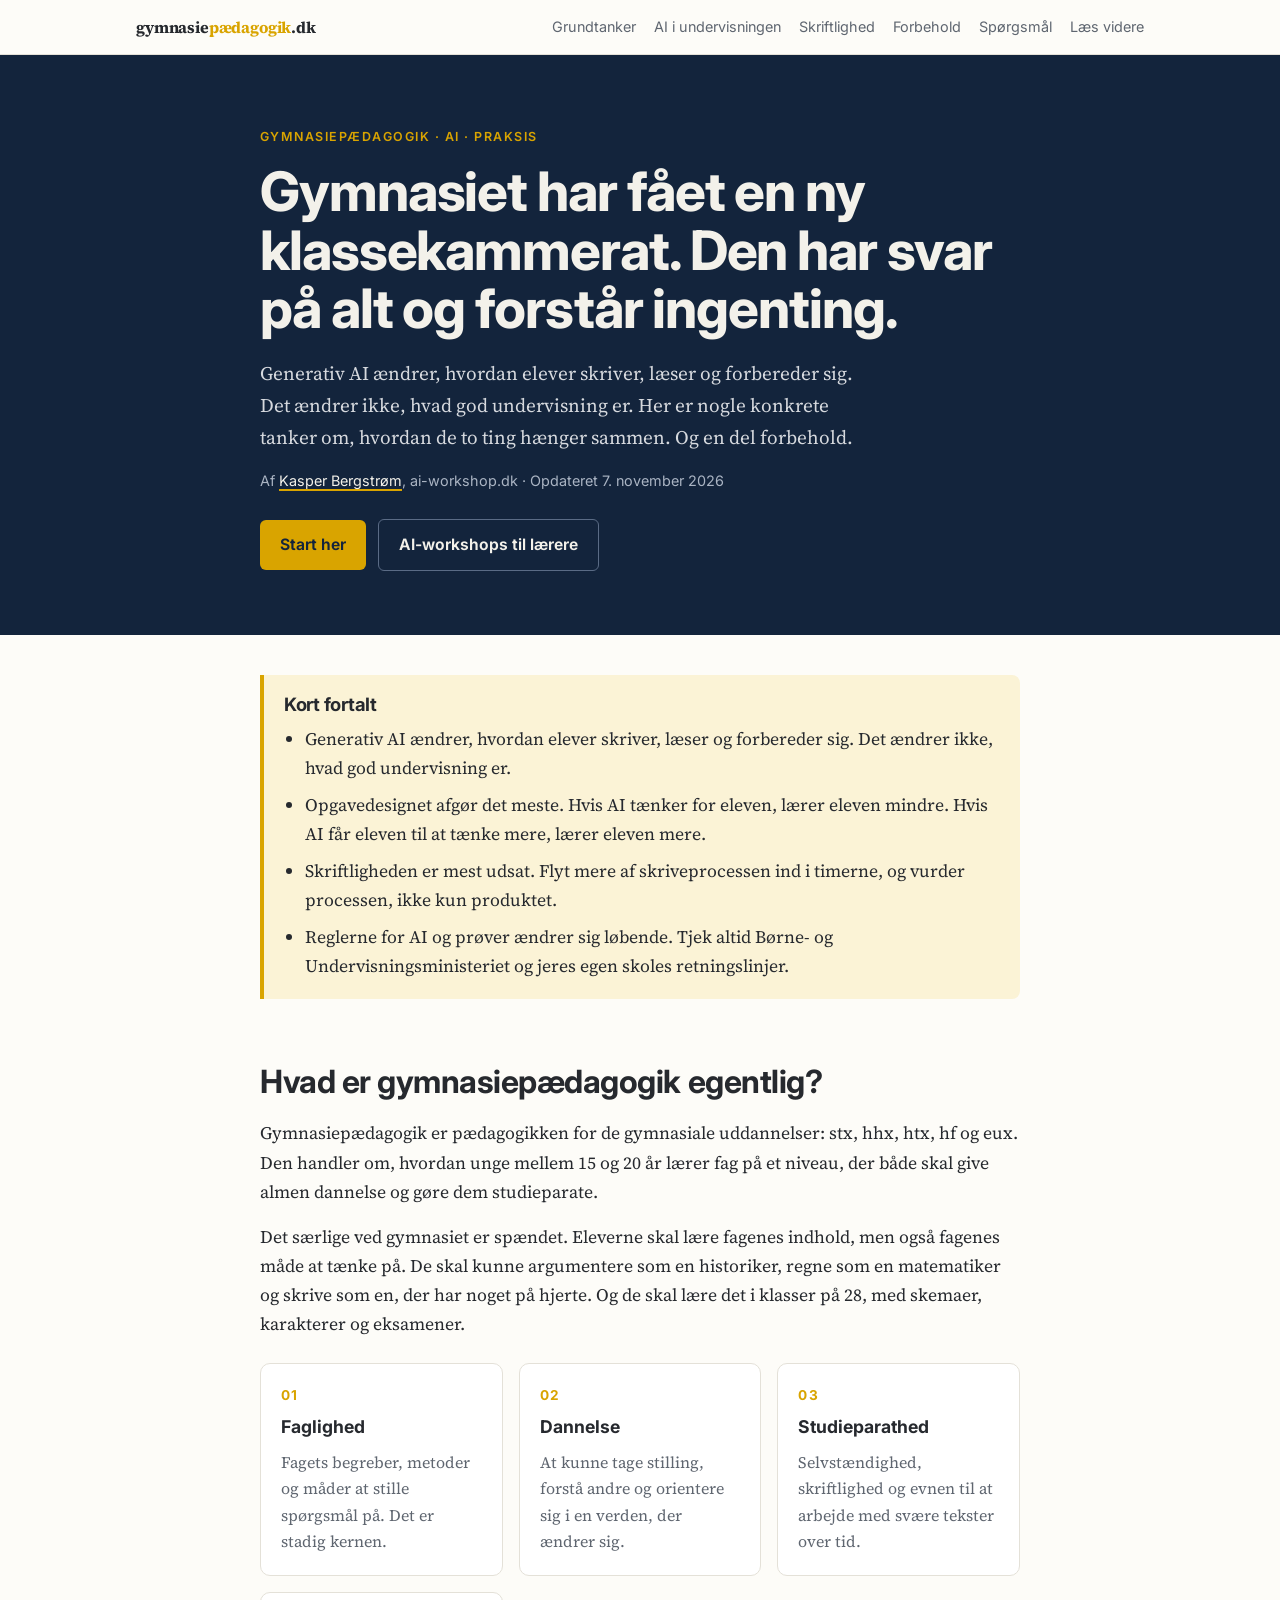
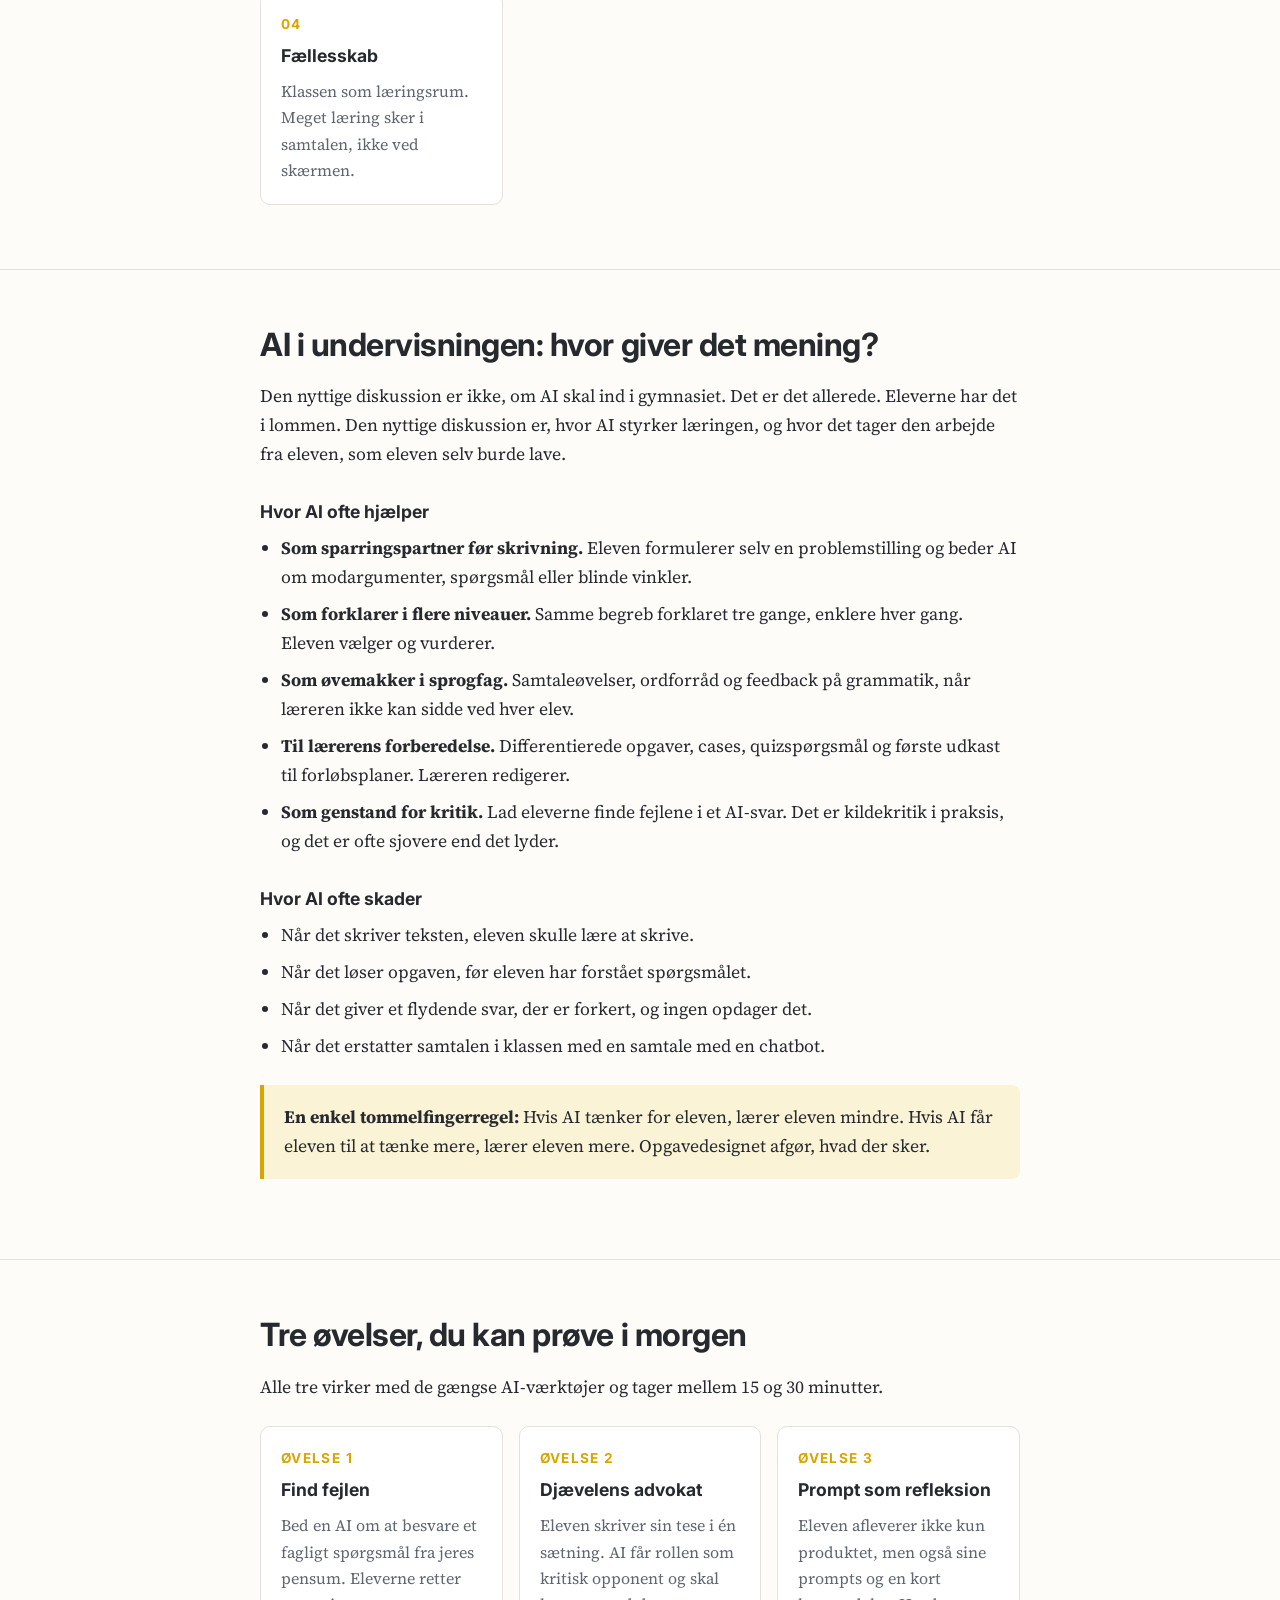
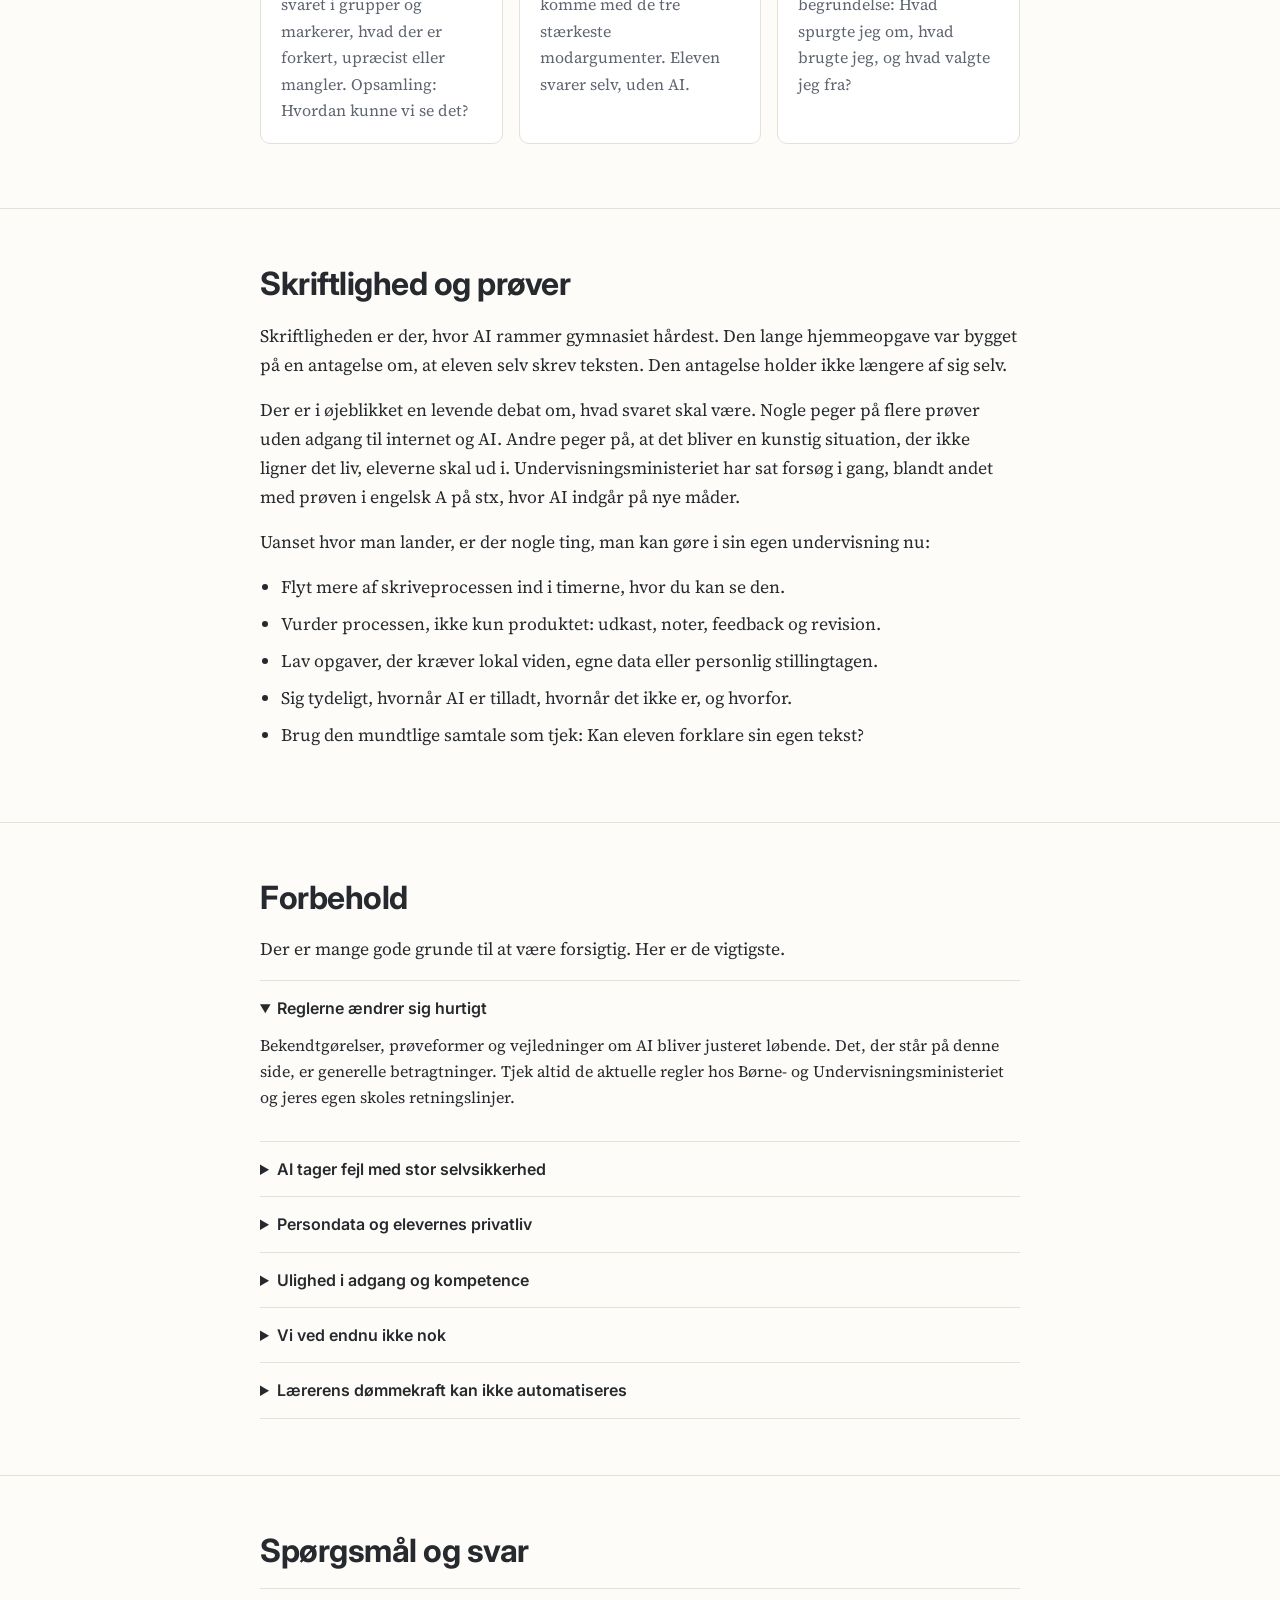
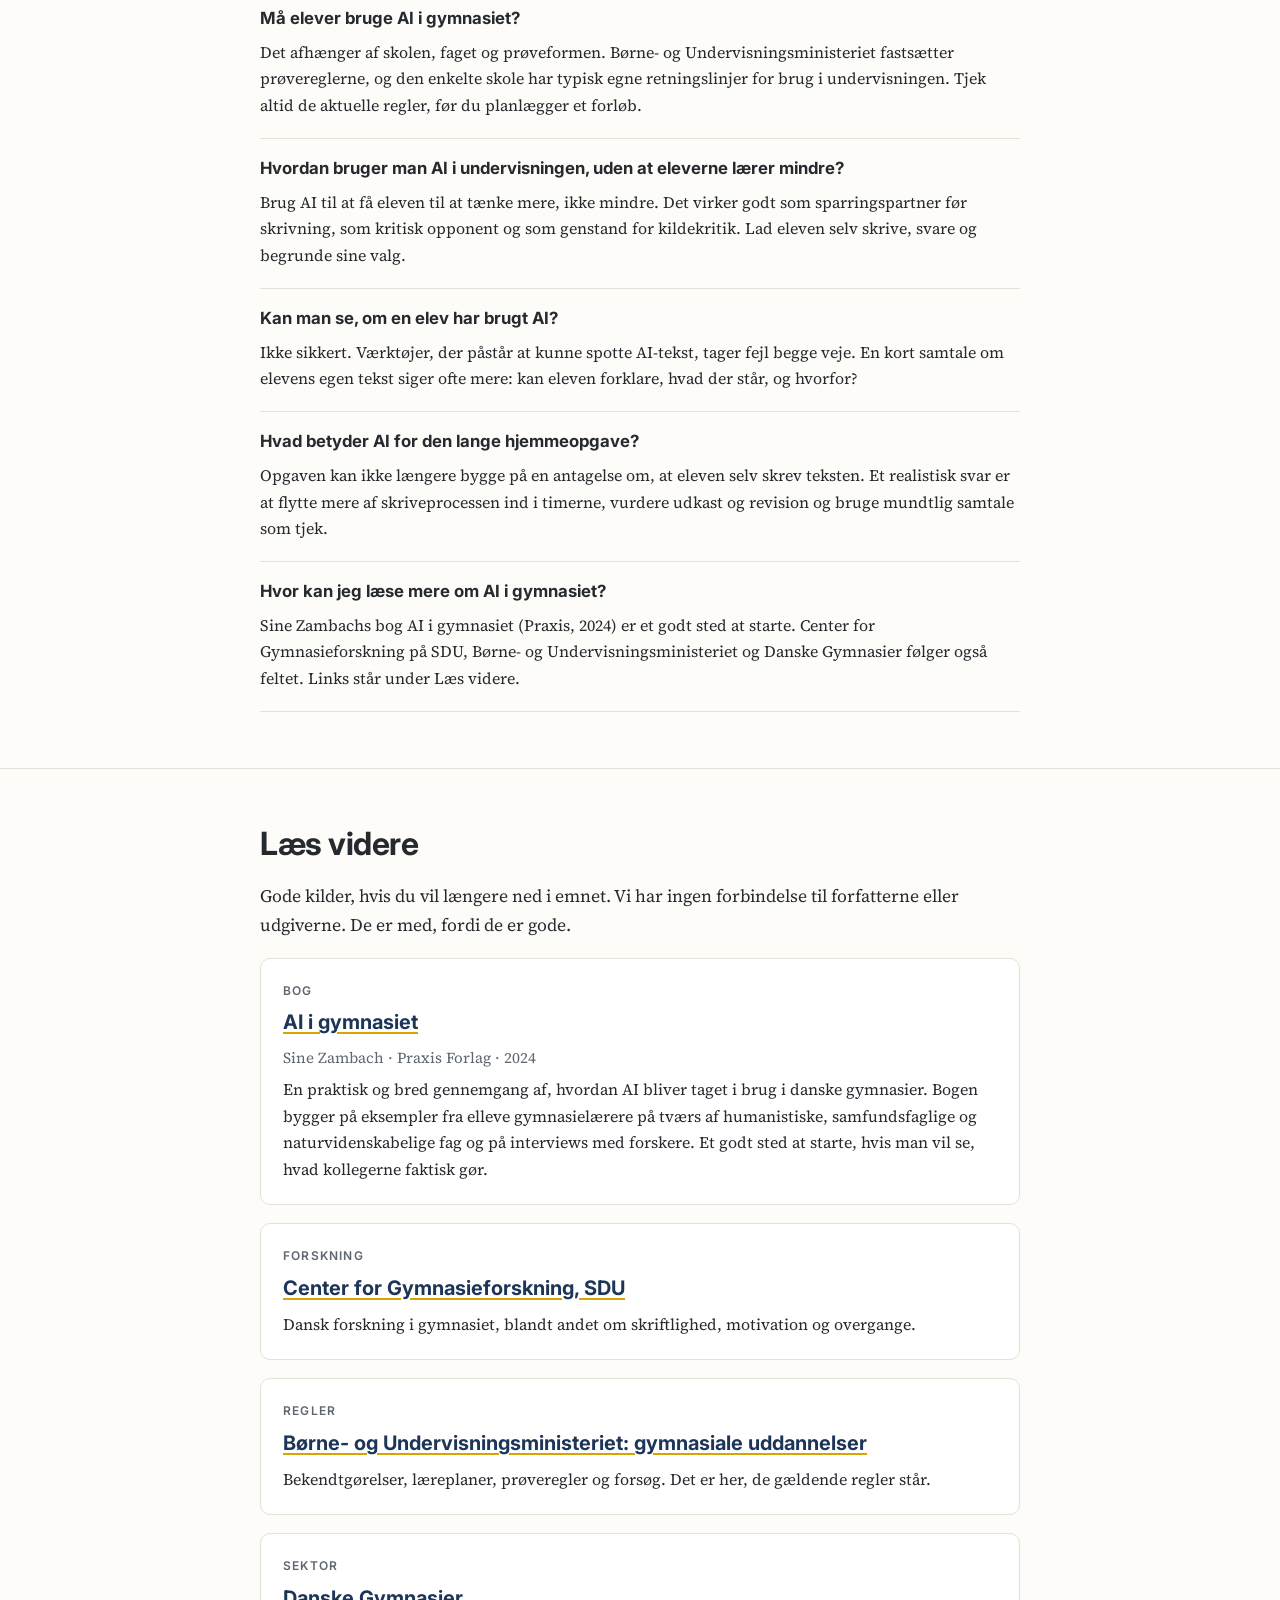
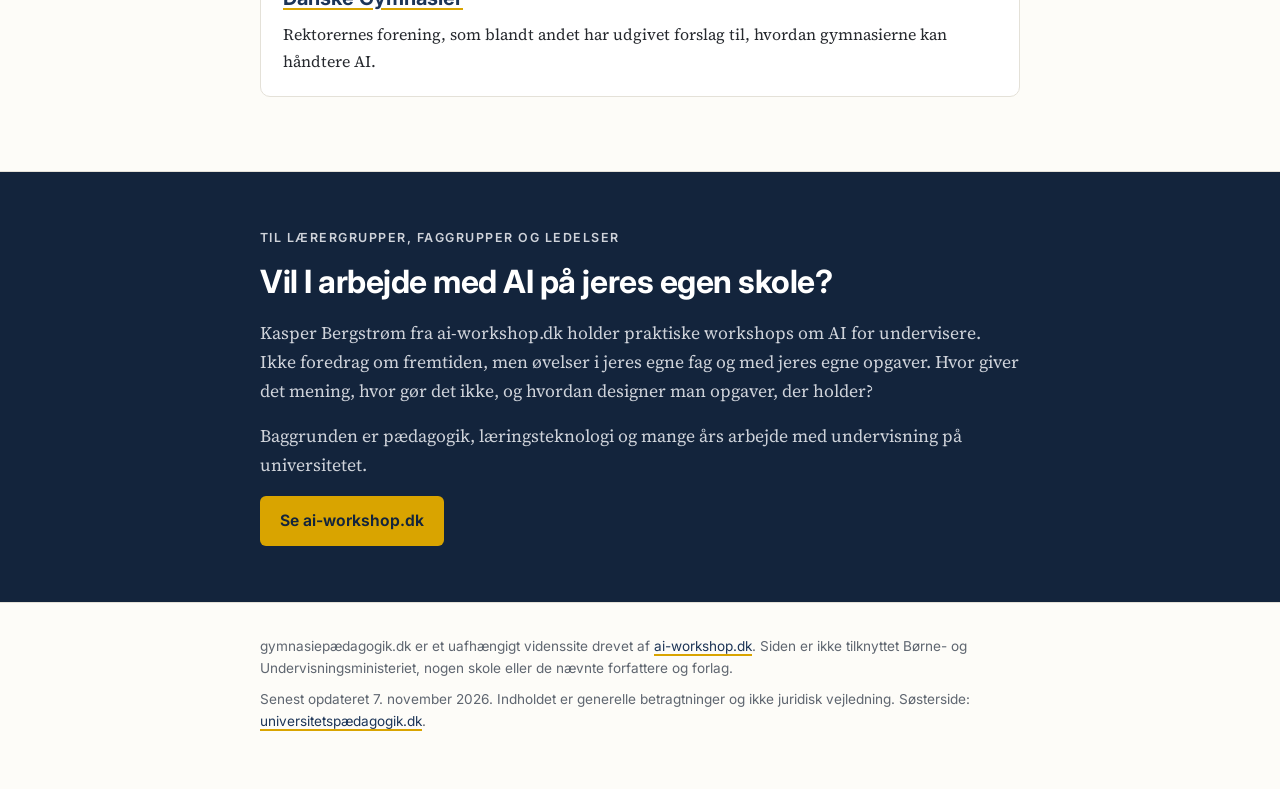
==== index.html @ 7770a556 "GEO/SEO: Bing-verifikation, IndexNow og strukturerede data Co-Authored-By: Claude Opus 5.5 <noreply@" ====
<!doctype html>
<html lang="da">
<head>
<meta charset="utf-8">
<meta name="viewport" content="width=device-width, initial-scale=1">
<title>Gymnasiepædagogik og AI: øvelser, skriftlighed og forbehold</title>
<meta name="description" content="Gymnasiepædagogik og generativ AI: hvor AI hjælper og skader, tre øvelser til i morgen, skriftlighed, prøver og ærlige forbehold. Til lærere og ledere.">
<meta name="author" content="Kasper Bergstrøm">
<meta name="robots" content="index, follow, max-image-preview:large, max-snippet:-1">
<meta name="theme-color" content="#13243c">
<link rel="canonical" href="https://xn--gymnasiepdagogik-2ob.dk/">
<meta property="og:site_name" content="gymnasiepædagogik.dk">
<meta property="og:title" content="Gymnasiepædagogik og AI">
<meta property="og:description" content="Hvad betyder generativ AI for undervisning, skriftlighed og prøver i gymnasiet? Konkrete tanker og ærlige forbehold.">
<meta property="og:type" content="article">
<meta property="og:url" content="https://xn--gymnasiepdagogik-2ob.dk/">
<meta property="og:image" content="https://xn--gymnasiepdagogik-2ob.dk/og.png">
<meta property="og:image:width" content="1200">
<meta property="og:image:height" content="630">
<meta property="og:image:alt" content="gymnasiepædagogik.dk: Gymnasiepædagogik og AI">
<meta property="og:locale" content="da_DK">
<meta property="article:published_time" content="2026-11-03">
<meta property="article:modified_time" content="2026-11-07">
<meta name="twitter:card" content="summary_large_image">
<script type="application/ld+json">
{
 "@context": "https://schema.org",
 "@graph": [
  {
   "@type": "WebSite",
   "@id": "https://xn--gymnasiepdagogik-2ob.dk/#website",
   "url": "https://xn--gymnasiepdagogik-2ob.dk/",
   "name": "gymnasiepædagogik.dk",
   "inLanguage": "da-DK",
   "publisher": {
    "@id": "https://ai-workshop.dk/#organization"
   }
  },
  {
   "@type": "Organization",
   "@id": "https://ai-workshop.dk/#organization",
   "name": "ai-workshop.dk",
   "url": "https://ai-workshop.dk/",
   "description": "Praktiske workshops og webinarer om generativ AI for undervisere, administration og vidensarbejdere.",
   "founder": {
    "@id": "https://ai-workshop.dk/#kasper"
   }
  },
  {
   "@type": "Person",
   "@id": "https://ai-workshop.dk/#kasper",
   "name": "Kasper Bergstrøm",
   "url": "https://ai-workshop.dk/",
   "description": "Underviser i praktisk brug af generativ AI med baggrund i pædagogik, læringsteknologi og organisatorisk læring.",
   "knowsAbout": [
    "Universitetspædagogik",
    "Gymnasiepædagogik",
    "Generativ AI i undervisning",
    "Læringsteknologi",
    "Organisatorisk læring"
   ],
   "worksFor": {
    "@id": "https://ai-workshop.dk/#organization"
   },
   "sameAs": [
    "https://www.linkedin.com/in/kasper-bergstrom"
   ]
  },
  {
   "@type": "Article",
   "@id": "https://xn--gymnasiepdagogik-2ob.dk/#artikel",
   "headline": "Gymnasiepædagogik og generativ AI",
   "description": "Gymnasiepædagogik og generativ AI: hvor AI hjælper og skader, tre øvelser til i morgen, skriftlighed, prøver og ærlige forbehold. Til lærere og ledere.",
   "url": "https://xn--gymnasiepdagogik-2ob.dk/",
   "mainEntityOfPage": "https://xn--gymnasiepdagogik-2ob.dk/",
   "inLanguage": "da-DK",
   "isPartOf": {
    "@id": "https://xn--gymnasiepdagogik-2ob.dk/#website"
   },
   "image": "https://xn--gymnasiepdagogik-2ob.dk/og.png",
   "datePublished": "2026-11-03",
   "dateModified": "2026-11-07",
   "author": {
    "@id": "https://ai-workshop.dk/#kasper"
   },
   "publisher": {
    "@id": "https://ai-workshop.dk/#organization"
   },
   "about": [
    {
     "@type": "Thing",
     "name": "Gymnasiepædagogik"
    },
    {
     "@type": "Thing",
     "name": "Generativ kunstig intelligens"
    },
    {
     "@type": "Thing",
     "name": "Skriftlighed i gymnasiet"
    },
    {
     "@type": "Thing",
     "name": "Prøver og eksamen"
    }
   ],
   "audience": {
    "@type": "EducationalAudience",
    "audienceType": "Gymnasielærere, pædagogikumkandidater og ledere på stx, hhx, htx, hf og eux"
   },
   "abstract": "Generativ AI ændrer, hvordan elever skriver, læser og forbereder sig. Det ændrer ikke, hvad god undervisning er. Opgavedesignet afgør det meste. Hvis AI tænker for eleven, lærer eleven mindre. Hvis AI får eleven til at tænke mere, lærer eleven mere. Skriftligheden er mest udsat. Flyt mere af skriveprocessen ind i timerne, og vurder processen, ikke kun produktet. Reglerne for AI og prøver ændrer sig løbende. Tjek altid Børne- og Undervisningsministeriet og jeres egen skoles retningslinjer.",
   "citation": [
    {
     "@type": "Book",
     "name": "AI i gymnasiet",
     "author": {
      "@type": "Person",
      "name": "Sine Zambach"
     },
     "publisher": {
      "@type": "Organization",
      "name": "Praxis Forlag"
     },
     "datePublished": "2024",
     "url": "https://praxis.dk/hf/produkt/ai-i-gymnasiet"
    },
    {
     "@type": "WebPage",
     "name": "Center for Gymnasieforskning, SDU",
     "url": "https://www.sdu.dk/da/forskning/center-for-gymnasieforskning"
    },
    {
     "@type": "WebPage",
     "name": "Børne- og Undervisningsministeriet: gymnasiale uddannelser",
     "url": "https://www.uvm.dk/gymnasiale-uddannelser"
    },
    {
     "@type": "WebPage",
     "name": "Danske Gymnasier",
     "url": "https://danskegymnasier.dk"
    }
   ]
  },
  {
   "@type": "FAQPage",
   "@id": "https://xn--gymnasiepdagogik-2ob.dk/#faq",
   "inLanguage": "da-DK",
   "isPartOf": {
    "@id": "https://xn--gymnasiepdagogik-2ob.dk/#website"
   },
   "mainEntity": [
    {
     "@type": "Question",
     "name": "Må elever bruge AI i gymnasiet?",
     "acceptedAnswer": {
      "@type": "Answer",
      "text": "Det afhænger af skolen, faget og prøveformen. Børne- og Undervisningsministeriet fastsætter prøvereglerne, og den enkelte skole har typisk egne retningslinjer for brug i undervisningen. Tjek altid de aktuelle regler, før du planlægger et forløb."
     }
    },
    {
     "@type": "Question",
     "name": "Hvordan bruger man AI i undervisningen, uden at eleverne lærer mindre?",
     "acceptedAnswer": {
      "@type": "Answer",
      "text": "Brug AI til at få eleven til at tænke mere, ikke mindre. Det virker godt som sparringspartner før skrivning, som kritisk opponent og som genstand for kildekritik. Lad eleven selv skrive, svare og begrunde sine valg."
     }
    },
    {
     "@type": "Question",
     "name": "Kan man se, om en elev har brugt AI?",
     "acceptedAnswer": {
      "@type": "Answer",
      "text": "Ikke sikkert. Værktøjer, der påstår at kunne spotte AI-tekst, tager fejl begge veje. En kort samtale om elevens egen tekst siger ofte mere: kan eleven forklare, hvad der står, og hvorfor?"
     }
    },
    {
     "@type": "Question",
     "name": "Hvad betyder AI for den lange hjemmeopgave?",
     "acceptedAnswer": {
      "@type": "Answer",
      "text": "Opgaven kan ikke længere bygge på en antagelse om, at eleven selv skrev teksten. Et realistisk svar er at flytte mere af skriveprocessen ind i timerne, vurdere udkast og revision og bruge mundtlig samtale som tjek."
     }
    },
    {
     "@type": "Question",
     "name": "Hvor kan jeg læse mere om AI i gymnasiet?",
     "acceptedAnswer": {
      "@type": "Answer",
      "text": "Sine Zambachs bog AI i gymnasiet (Praxis, 2024) er et godt sted at starte. Center for Gymnasieforskning på SDU, Børne- og Undervisningsministeriet og Danske Gymnasier følger også feltet. Links står under Læs videre."
     }
    }
   ]
  }
 ]
}
</script>
<link rel="icon" href="favicon.svg" type="image/svg+xml">
<link rel="preconnect" href="https://fonts.googleapis.com">
<link rel="preconnect" href="https://fonts.gstatic.com" crossorigin>
<link href="https://fonts.googleapis.com/css2?family=Inter:wght@400;600;700;800&family=Source+Serif+4:opsz,wght@8..60,400;8..60,600&display=swap" rel="stylesheet">
<link rel="stylesheet" href="style.css">
<meta name="msvalidate.01" content="6FF3944E70AC36E640FBBDFD5BC174A5">
</head>
<body>

<header class="site">
  <div class="inner">
    <a class="brand" href="#top">gymnasie<span>pædagogik</span>.dk</a>
    <nav aria-label="Indhold">
      <a href="#grundtanker">Grundtanker</a>
      <a href="#ai">AI i undervisningen</a>
      <a href="#skriftlighed">Skriftlighed</a>
      <a href="#forbehold">Forbehold</a>
      <a href="#faq">Spørgsmål</a>
      <a href="#laes-videre">Læs videre</a>
    </nav>
  </div>
</header>

<div class="hero" id="top">
  <div class="inner">
    <p class="eyebrow">Gymnasiepædagogik · AI · praksis</p>
    <h1>Gymnasiet har fået en ny klassekammerat. Den har svar på alt og forstår ingenting.</h1>
    <p class="lead">Generativ AI ændrer, hvordan elever skriver, læser og forbereder sig. Det ændrer ikke, hvad god undervisning er. Her er nogle konkrete tanker om, hvordan de to ting hænger sammen. Og en del forbehold.</p>
    <p class="byline">Af <a href="https://ai-workshop.dk">Kasper Bergstrøm</a>, ai-workshop.dk · Opdateret <time datetime="2026-11-07">7. november 2026</time></p>
    <a class="btn" href="#ai">Start her</a>
    <a class="btn ghost" href="https://ai-workshop.dk">AI-workshops til lærere</a>
  </div>
</div>

<main>

<section id="kort-fortalt" class="tldr">
  <div class="inner">
    <div class="callout">
      <h2>Kort fortalt</h2>
      <ul class="clean">
        <li>Generativ AI ændrer, hvordan elever skriver, læser og forbereder sig. Det ændrer ikke, hvad god undervisning er.</li>
        <li>Opgavedesignet afgør det meste. Hvis AI tænker for eleven, lærer eleven mindre. Hvis AI får eleven til at tænke mere, lærer eleven mere.</li>
        <li>Skriftligheden er mest udsat. Flyt mere af skriveprocessen ind i timerne, og vurder processen, ikke kun produktet.</li>
        <li>Reglerne for AI og prøver ændrer sig løbende. Tjek altid Børne- og Undervisningsministeriet og jeres egen skoles retningslinjer.</li>
      </ul>
    </div>
  </div>
</section>

<section id="grundtanker">
  <div class="inner">
    <h2>Hvad er gymnasiepædagogik egentlig?</h2>
    <p>Gymnasiepædagogik er pædagogikken for de gymnasiale uddannelser: stx, hhx, htx, hf og eux. Den handler om, hvordan unge mellem 15 og 20 år lærer fag på et niveau, der både skal give almen dannelse og gøre dem studieparate.</p>
    <p>Det særlige ved gymnasiet er spændet. Eleverne skal lære fagenes indhold, men også fagenes måde at tænke på. De skal kunne argumentere som en historiker, regne som en matematiker og skrive som en, der har noget på hjerte. Og de skal lære det i klasser på 28, med skemaer, karakterer og eksamener.</p>

    <div class="grid">
      <div class="card"><span class="num">01</span><h3>Faglighed</h3><p>Fagets begreber, metoder og måder at stille spørgsmål på. Det er stadig kernen.</p></div>
      <div class="card"><span class="num">02</span><h3>Dannelse</h3><p>At kunne tage stilling, forstå andre og orientere sig i en verden, der ændrer sig.</p></div>
      <div class="card"><span class="num">03</span><h3>Studieparathed</h3><p>Selvstændighed, skriftlighed og evnen til at arbejde med svære tekster over tid.</p></div>
      <div class="card"><span class="num">04</span><h3>Fællesskab</h3><p>Klassen som læringsrum. Meget læring sker i samtalen, ikke ved skærmen.</p></div>
    </div>
  </div>
</section>

<section id="ai">
  <div class="inner">
    <h2>AI i undervisningen: hvor giver det mening?</h2>
    <p>Den nyttige diskussion er ikke, om AI skal ind i gymnasiet. Det er det allerede. Eleverne har det i lommen. Den nyttige diskussion er, hvor AI styrker læringen, og hvor det tager den arbejde fra eleven, som eleven selv burde lave.</p>

    <h3>Hvor AI ofte hjælper</h3>
    <ul class="clean">
      <li><strong>Som sparringspartner før skrivning.</strong> Eleven formulerer selv en problemstilling og beder AI om modargumenter, spørgsmål eller blinde vinkler.</li>
      <li><strong>Som forklarer i flere niveauer.</strong> Samme begreb forklaret tre gange, enklere hver gang. Eleven vælger og vurderer.</li>
      <li><strong>Som øvemakker i sprogfag.</strong> Samtaleøvelser, ordforråd og feedback på grammatik, når læreren ikke kan sidde ved hver elev.</li>
      <li><strong>Til lærerens forberedelse.</strong> Differentierede opgaver, cases, quizspørgsmål og første udkast til forløbsplaner. Læreren redigerer.</li>
      <li><strong>Som genstand for kritik.</strong> Lad eleverne finde fejlene i et AI-svar. Det er kildekritik i praksis, og det er ofte sjovere end det lyder.</li>
    </ul>

    <h3>Hvor AI ofte skader</h3>
    <ul class="clean">
      <li>Når det skriver teksten, eleven skulle lære at skrive.</li>
      <li>Når det løser opgaven, før eleven har forstået spørgsmålet.</li>
      <li>Når det giver et flydende svar, der er forkert, og ingen opdager det.</li>
      <li>Når det erstatter samtalen i klassen med en samtale med en chatbot.</li>
    </ul>

    <div class="callout">
      <p><strong>En enkel tommelfingerregel:</strong> Hvis AI tænker for eleven, lærer eleven mindre. Hvis AI får eleven til at tænke mere, lærer eleven mere. Opgavedesignet afgør, hvad der sker.</p>
    </div>
  </div>
</section>

<section id="ovelser">
  <div class="inner">
    <h2>Tre øvelser, du kan prøve i morgen</h2>
    <p>Alle tre virker med de gængse AI-værktøjer og tager mellem 15 og 30 minutter.</p>

    <div class="grid">
      <div class="card">
        <span class="num">ØVELSE 1</span>
        <h3>Find fejlen</h3>
        <p>Bed en AI om at besvare et fagligt spørgsmål fra jeres pensum. Eleverne retter svaret i grupper og markerer, hvad der er forkert, upræcist eller mangler. Opsamling: Hvordan kunne vi se det?</p>
      </div>
      <div class="card">
        <span class="num">ØVELSE 2</span>
        <h3>Djævelens advokat</h3>
        <p>Eleven skriver sin tese i én sætning. AI får rollen som kritisk opponent og skal komme med de tre stærkeste modargumenter. Eleven svarer selv, uden AI.</p>
      </div>
      <div class="card">
        <span class="num">ØVELSE 3</span>
        <h3>Prompt som refleksion</h3>
        <p>Eleven afleverer ikke kun produktet, men også sine prompts og en kort begrundelse: Hvad spurgte jeg om, hvad brugte jeg, og hvad valgte jeg fra?</p>
      </div>
    </div>
  </div>
</section>

<section id="skriftlighed">
  <div class="inner">
    <h2>Skriftlighed og prøver</h2>
    <p>Skriftligheden er der, hvor AI rammer gymnasiet hårdest. Den lange hjemmeopgave var bygget på en antagelse om, at eleven selv skrev teksten. Den antagelse holder ikke længere af sig selv.</p>
    <p>Der er i øjeblikket en levende debat om, hvad svaret skal være. Nogle peger på flere prøver uden adgang til internet og AI. Andre peger på, at det bliver en kunstig situation, der ikke ligner det liv, eleverne skal ud i. Undervisningsministeriet har sat forsøg i gang, blandt andet med prøven i engelsk A på stx, hvor AI indgår på nye måder.</p>
    <p>Uanset hvor man lander, er der nogle ting, man kan gøre i sin egen undervisning nu:</p>
    <ul class="clean">
      <li>Flyt mere af skriveprocessen ind i timerne, hvor du kan se den.</li>
      <li>Vurder processen, ikke kun produktet: udkast, noter, feedback og revision.</li>
      <li>Lav opgaver, der kræver lokal viden, egne data eller personlig stillingtagen.</li>
      <li>Sig tydeligt, hvornår AI er tilladt, hvornår det ikke er, og hvorfor.</li>
      <li>Brug den mundtlige samtale som tjek: Kan eleven forklare sin egen tekst?</li>
    </ul>
  </div>
</section>

<section id="forbehold">
  <div class="inner">
    <h2>Forbehold</h2>
    <p>Der er mange gode grunde til at være forsigtig. Her er de vigtigste.</p>

    <details open>
      <summary>Reglerne ændrer sig hurtigt</summary>
      <p>Bekendtgørelser, prøveformer og vejledninger om AI bliver justeret løbende. Det, der står på denne side, er generelle betragtninger. Tjek altid de aktuelle regler hos Børne- og Undervisningsministeriet og jeres egen skoles retningslinjer.</p>
    </details>
    <details>
      <summary>AI tager fejl med stor selvsikkerhed</summary>
      <p>Sprogmodeller kan opfinde kilder, citater og fakta. Svarene lyder overbevisende, også når de er forkerte. Det er en læringsmulighed, men kun hvis nogen faktisk tjekker.</p>
    </details>
    <details>
      <summary>Persondata og elevernes privatliv</summary>
      <p>Elevtekster, karakterer og personoplysninger må ikke bare kopieres ind i en hvilken som helst AI-tjeneste. Brug de løsninger, jeres skole har godkendt, og tal med jeres DPO, hvis I er i tvivl.</p>
    </details>
    <details>
      <summary>Ulighed i adgang og kompetence</summary>
      <p>Nogle elever har betalte værktøjer og forældre, der kan hjælpe. Andre har ingen af delene. Hvis AI bliver en forudsætning, skal skolen sørge for, at alle har adgang og bliver lært op.</p>
    </details>
    <details>
      <summary>Vi ved endnu ikke nok</summary>
      <p>Forskningen i AI i gymnasiet er ung. Meget af det, vi ved, bygger på erfaringer og små undersøgelser. Vær nysgerrig, men vær også varsom med store konklusioner, herunder dem på denne side.</p>
    </details>
    <details>
      <summary>Lærerens dømmekraft kan ikke automatiseres</summary>
      <p>AI kan lave et forløb på 30 sekunder. Det kan ikke se, at 2.g er trætte efter terminsprøven, eller at én elev har brug for en anden indgang. Den del er stadig lærerens.</p>
    </details>
  </div>
</section>

<section id="faq" class="faq">
  <div class="inner">
    <h2>Spørgsmål og svar</h2>
    <div class="qa">
      <h3>Må elever bruge AI i gymnasiet?</h3>
      <p>Det afhænger af skolen, faget og prøveformen. Børne- og Undervisningsministeriet fastsætter prøvereglerne, og den enkelte skole har typisk egne retningslinjer for brug i undervisningen. Tjek altid de aktuelle regler, før du planlægger et forløb.</p>
    </div>
    <div class="qa">
      <h3>Hvordan bruger man AI i undervisningen, uden at eleverne lærer mindre?</h3>
      <p>Brug AI til at få eleven til at tænke mere, ikke mindre. Det virker godt som sparringspartner før skrivning, som kritisk opponent og som genstand for kildekritik. Lad eleven selv skrive, svare og begrunde sine valg.</p>
    </div>
    <div class="qa">
      <h3>Kan man se, om en elev har brugt AI?</h3>
      <p>Ikke sikkert. Værktøjer, der påstår at kunne spotte AI-tekst, tager fejl begge veje. En kort samtale om elevens egen tekst siger ofte mere: kan eleven forklare, hvad der står, og hvorfor?</p>
    </div>
    <div class="qa">
      <h3>Hvad betyder AI for den lange hjemmeopgave?</h3>
      <p>Opgaven kan ikke længere bygge på en antagelse om, at eleven selv skrev teksten. Et realistisk svar er at flytte mere af skriveprocessen ind i timerne, vurdere udkast og revision og bruge mundtlig samtale som tjek.</p>
    </div>
    <div class="qa">
      <h3>Hvor kan jeg læse mere om AI i gymnasiet?</h3>
      <p>Sine Zambachs bog AI i gymnasiet (Praxis, 2024) er et godt sted at starte. Center for Gymnasieforskning på SDU, Børne- og Undervisningsministeriet og Danske Gymnasier følger også feltet. Links står under Læs videre.</p>
    </div>
  </div>
</section>

<section id="laes-videre">
  <div class="inner">
    <h2>Læs videre</h2>
    <p>Gode kilder, hvis du vil længere ned i emnet. Vi har ingen forbindelse til forfatterne eller udgiverne. De er med, fordi de er gode.</p>

    <div class="source">
      <span class="tag">Bog</span>
      <h3><a href="https://praxis.dk/hf/produkt/ai-i-gymnasiet">AI i gymnasiet</a></h3>
      <p class="meta">Sine Zambach · Praxis Forlag · 2024</p>
      <p>En praktisk og bred gennemgang af, hvordan AI bliver taget i brug i danske gymnasier. Bogen bygger på eksempler fra elleve gymnasielærere på tværs af humanistiske, samfundsfaglige og naturvidenskabelige fag og på interviews med forskere. Et godt sted at starte, hvis man vil se, hvad kollegerne faktisk gør.</p>
    </div>

    <div class="source">
      <span class="tag">Forskning</span>
      <h3><a href="https://www.sdu.dk/da/forskning/center-for-gymnasieforskning">Center for Gymnasieforskning, SDU</a></h3>
      <p>Dansk forskning i gymnasiet, blandt andet om skriftlighed, motivation og overgange.</p>
    </div>

    <div class="source">
      <span class="tag">Regler</span>
      <h3><a href="https://www.uvm.dk/gymnasiale-uddannelser">Børne- og Undervisningsministeriet: gymnasiale uddannelser</a></h3>
      <p>Bekendtgørelser, læreplaner, prøveregler og forsøg. Det er her, de gældende regler står.</p>
    </div>

    <div class="source">
      <span class="tag">Sektor</span>
      <h3><a href="https://danskegymnasier.dk">Danske Gymnasier</a></h3>
      <p>Rektorernes forening, som blandt andet har udgivet forslag til, hvordan gymnasierne kan håndtere AI.</p>
    </div>
  </div>
</section>

<section class="cta" id="workshop">
  <div class="inner">
    <p class="eyebrow">Til lærergrupper, faggrupper og ledelser</p>
    <h2>Vil I arbejde med AI på jeres egen skole?</h2>
    <p>Kasper Bergstrøm fra ai-workshop.dk holder praktiske workshops om AI for undervisere. Ikke foredrag om fremtiden, men øvelser i jeres egne fag og med jeres egne opgaver. Hvor giver det mening, hvor gør det ikke, og hvordan designer man opgaver, der holder?</p>
    <p>Baggrunden er pædagogik, læringsteknologi og mange års arbejde med undervisning på universitetet.</p>
    <a class="btn" href="https://ai-workshop.dk">Se ai-workshop.dk</a>
  </div>
</section>

</main>

<footer>
  <div class="inner">
    <p>gymnasiepædagogik.dk er et uafhængigt videnssite drevet af <a href="https://ai-workshop.dk">ai-workshop.dk</a>. Siden er ikke tilknyttet Børne- og Undervisningsministeriet, nogen skole eller de nævnte forfattere og forlag.</p>
    <p>Senest opdateret <time datetime="2026-11-07">7. november 2026</time>. Indholdet er generelle betragtninger og ikke juridisk vejledning. Søsterside: <a href="https://universitetspædagogik.dk">universitetspædagogik.dk</a>.</p>
  </div>
</footer>

</body>
</html>
---- style.css ----
:root {
  --yellow: #d9a400;
  --yellow-soft: #fbf3d6;
  --navy: #1d3557;
  --navy-deep: #13243c;
  --ink: #26292e;
  --muted: #5f6670;
  --line: #e4e1d8;
  --paper: #fdfcf8;
  --card: #ffffff;
  --maxw: 760px;
}

@media (prefers-color-scheme: dark) {
  :root {
    --yellow: #e8b62a;
    --yellow-soft: #2a2516;
    --navy: #9fbbe0;
    --navy-deep: #0d1828;
    --ink: #e7e5df;
    --muted: #a3a8b0;
    --line: #2f3440;
    --paper: #12161d;
    --card: #181d26;
  }
}

* { box-sizing: border-box; }

html { scroll-behavior: smooth; }

body {
  margin: 0;
  background: var(--paper);
  color: var(--ink);
  font-family: "Source Serif 4", Georgia, "Times New Roman", serif;
  font-size: 1.1rem;
  line-height: 1.65;
  -webkit-font-smoothing: antialiased;
}

a { color: var(--navy); text-decoration-color: var(--yellow); text-decoration-thickness: 2px; text-underline-offset: 3px; }
a:hover { text-decoration-color: var(--navy); }

.sans, h1, h2, h3, nav, .eyebrow, .btn, footer, .tag {
  font-family: "Inter", system-ui, -apple-system, "Segoe UI", sans-serif;
}

header.site {
  border-bottom: 1px solid var(--line);
  background: var(--paper);
  position: sticky; top: 0; z-index: 10;
}
header.site .inner {
  max-width: 1040px; margin: 0 auto; padding: 14px 16px;
  display: flex; align-items: center; justify-content: space-between; gap: 16px;
}
.brand { font-weight: 700; font-size: 1rem; color: var(--ink); text-decoration: none; letter-spacing: -0.01em; }
.brand span { color: var(--yellow); }
nav { display: flex; gap: 18px; flex-wrap: wrap; font-size: 0.9rem; }
nav a { text-decoration: none; color: var(--muted); }
nav a:hover { color: var(--ink); }
@media (max-width: 640px) { nav { display: none; } }

.hero {
  background: var(--navy-deep);
  color: #f3f1ea;
  padding: 72px 16px 64px;
}
.hero .inner { max-width: var(--maxw); margin: 0 auto; }
.eyebrow { text-transform: uppercase; letter-spacing: 0.12em; font-size: 0.78rem; font-weight: 600; color: var(--yellow); margin: 0 0 14px; }
.hero h1 { font-size: clamp(2.1rem, 6vw, 3.4rem); line-height: 1.08; margin: 0 0 20px; letter-spacing: -0.02em; font-weight: 750; }
.hero p.lead { font-size: 1.2rem; color: #d6d9de; margin: 0 0 28px; max-width: 620px; }

.btn {
  display: inline-block; background: var(--yellow); color: #13243c; font-weight: 650;
  padding: 12px 20px; border-radius: 6px; text-decoration: none; font-size: 0.98rem;
}
.btn:hover { filter: brightness(1.06); }
.btn.ghost { background: transparent; color: #f3f1ea; border: 1px solid #5a6b85; margin-left: 8px; }

main section { padding: 56px 16px; border-bottom: 1px solid var(--line); }
main section .inner { max-width: var(--maxw); margin: 0 auto; }
h2 { font-size: clamp(1.5rem, 4vw, 2rem); line-height: 1.2; margin: 0 0 18px; letter-spacing: -0.015em; }
h3 { font-size: 1.1rem; margin: 28px 0 8px; }
p { margin: 0 0 16px; }
ul.clean { padding-left: 1.2em; margin: 0 0 16px; }
ul.clean li { margin-bottom: 8px; }

.grid { display: grid; grid-template-columns: repeat(auto-fit, minmax(220px, 1fr)); gap: 16px; margin: 24px 0 8px; }
.card {
  background: var(--card); border: 1px solid var(--line); border-radius: 10px; padding: 20px;
}
.card h3 { margin-top: 0; }
.card p { font-size: 1rem; margin: 0; color: var(--muted); }
.card .num { font-family: "Inter", system-ui, sans-serif; font-weight: 700; color: var(--yellow); font-size: 0.85rem; letter-spacing: 0.1em; display: block; margin-bottom: 6px; }

.callout {
  background: var(--yellow-soft); border-left: 4px solid var(--yellow);
  padding: 18px 20px; border-radius: 0 8px 8px 0; margin: 24px 0;
}
.callout p:last-child { margin-bottom: 0; }

.source {
  display: grid; grid-template-columns: 1fr; gap: 6px;
  background: var(--card); border: 1px solid var(--line); border-radius: 10px; padding: 22px; margin: 18px 0;
}
.source .tag { font-size: 0.75rem; text-transform: uppercase; letter-spacing: 0.1em; color: var(--muted); font-weight: 600; }
.source h3 { margin: 0; font-size: 1.25rem; }
.source p { margin: 0; font-size: 1rem; }
.source .meta { color: var(--muted); font-size: 0.95rem; }

details { border-top: 1px solid var(--line); padding: 14px 0; }
details:last-of-type { border-bottom: 1px solid var(--line); }
summary { cursor: pointer; font-family: "Inter", system-ui, sans-serif; font-weight: 600; font-size: 1rem; }
details p { margin-top: 10px; font-size: 1rem; }

.cta { background: var(--navy-deep); color: #e9e7e0; }
.cta h2 { color: #fff; }
.cta p { color: #cfd3da; }
.cta a:not(.btn) { color: #fff; }

footer { padding: 32px 16px 48px; font-size: 0.85rem; color: var(--muted); }
footer .inner { max-width: var(--maxw); margin: 0 auto; }
footer p { margin: 0 0 8px; }

.hero .byline { font-family: "Inter", system-ui, sans-serif; font-size: 0.9rem; color: #aab4c3; margin: -12px 0 26px; }
.hero .byline a { color: #f3f1ea; }

.tldr { padding-top: 40px; padding-bottom: 8px; border-bottom: 0; }
.tldr .callout { margin: 0; }
.tldr h2 { font-size: 1.15rem; margin: 0 0 10px; }
.tldr ul.clean { margin: 0; }
.tldr ul.clean li:last-child { margin-bottom: 0; }

.faq .qa { border-top: 1px solid var(--line); padding: 16px 0 4px; }
.faq .qa:last-child { border-bottom: 1px solid var(--line); }
.faq .qa h3 { margin: 0 0 6px; font-size: 1.05rem; }
.faq .qa p { font-size: 1rem; }
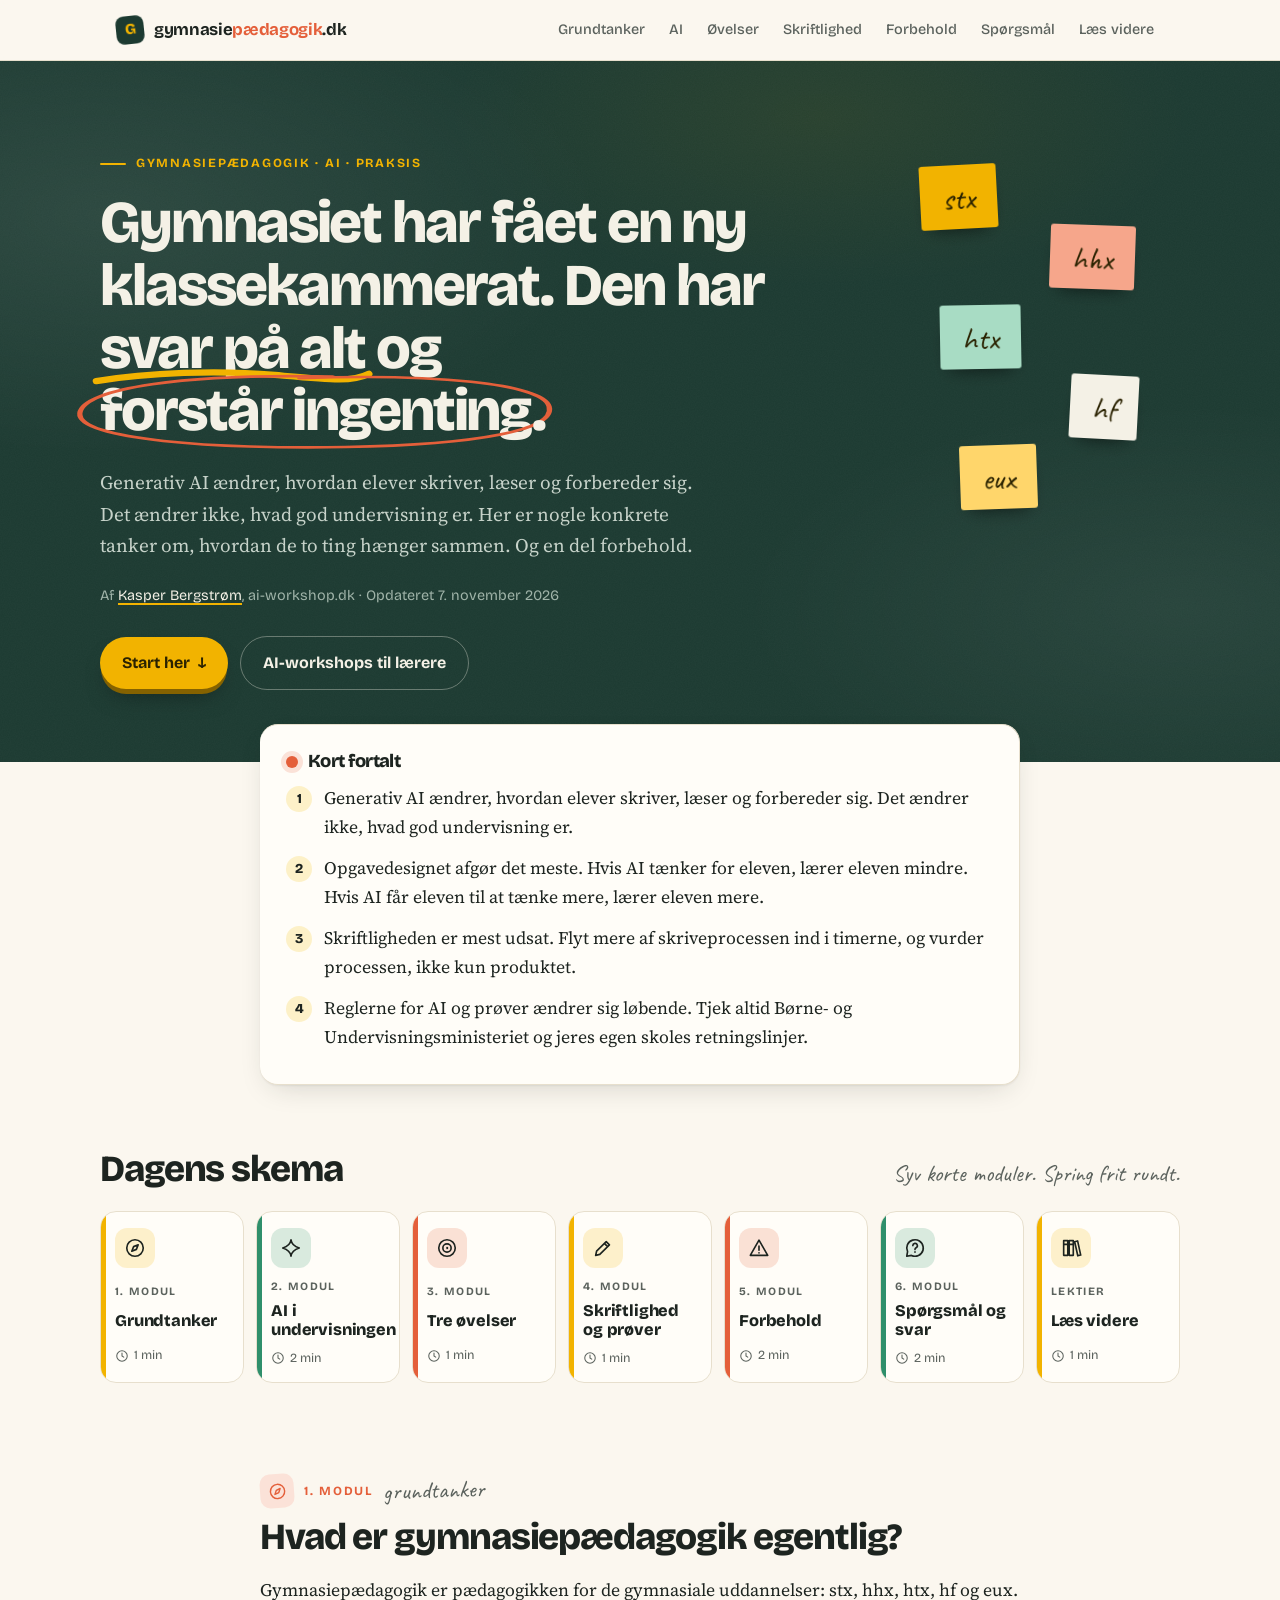
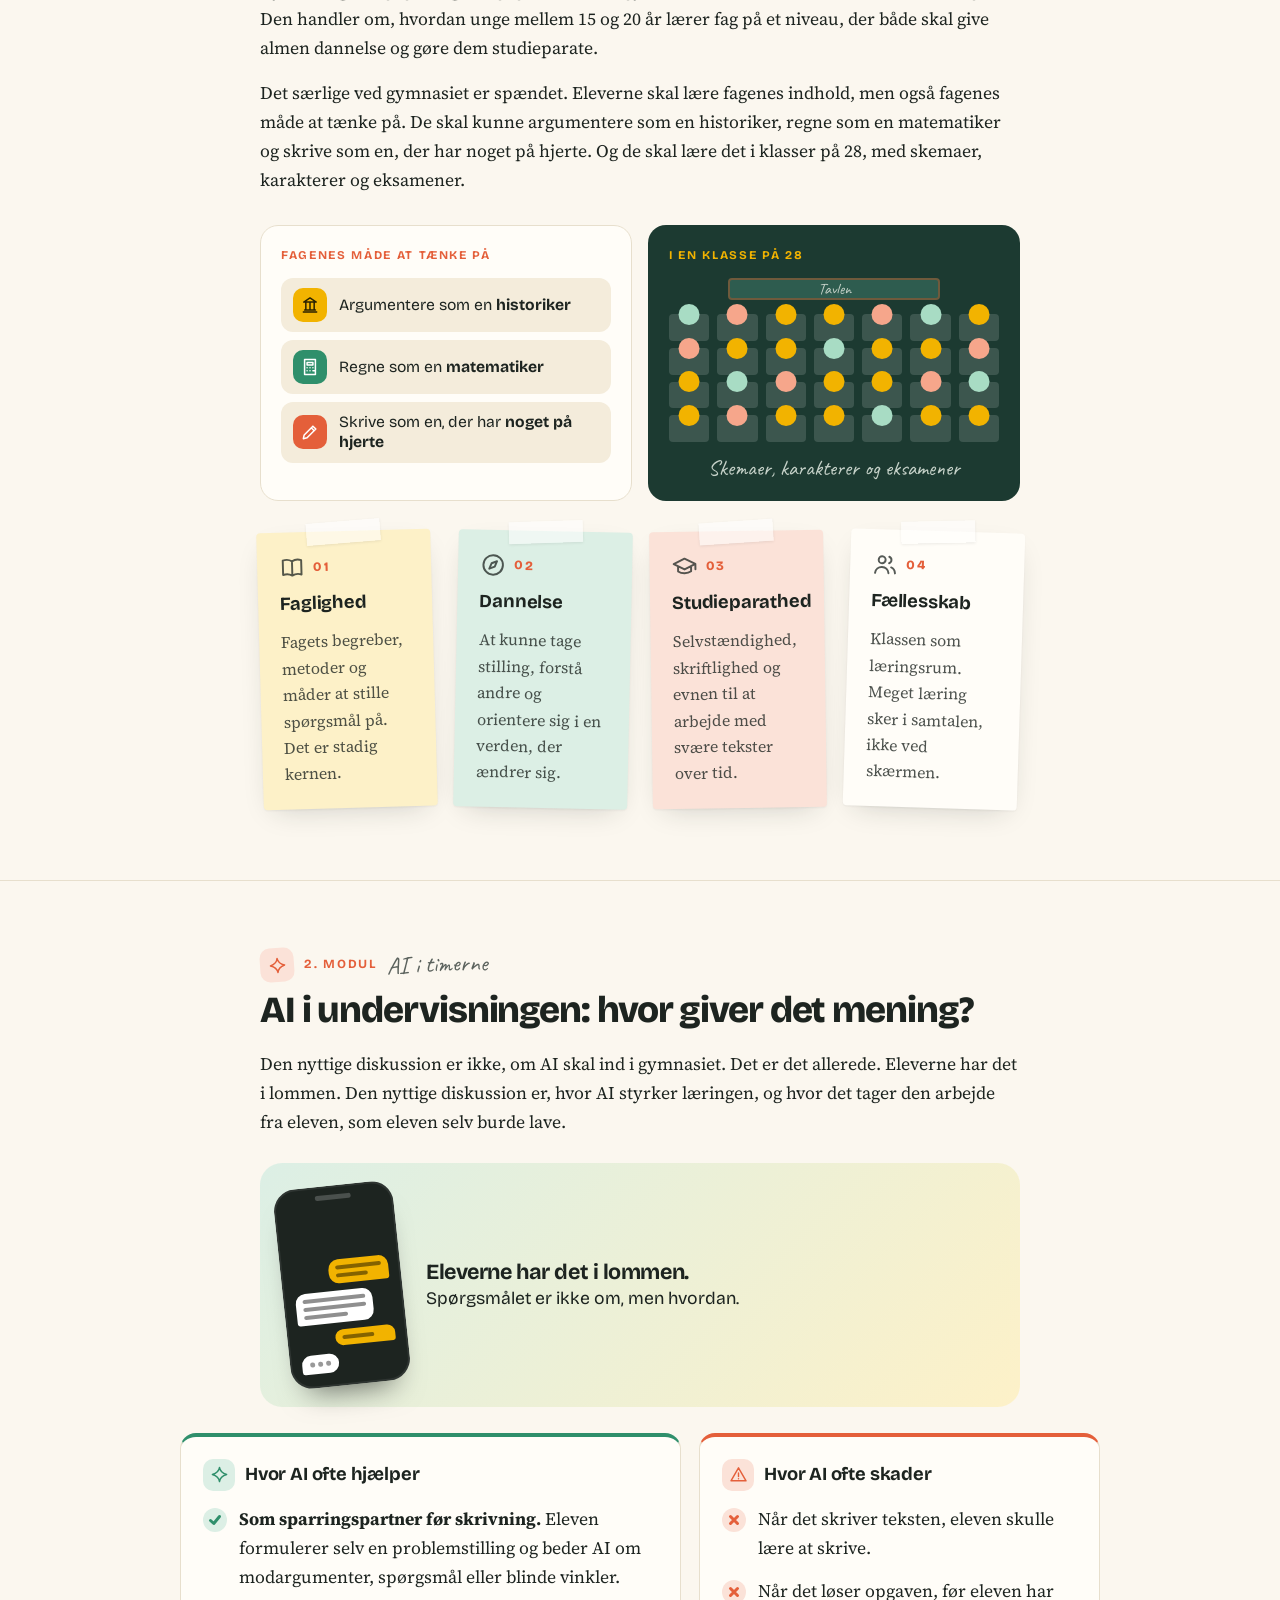
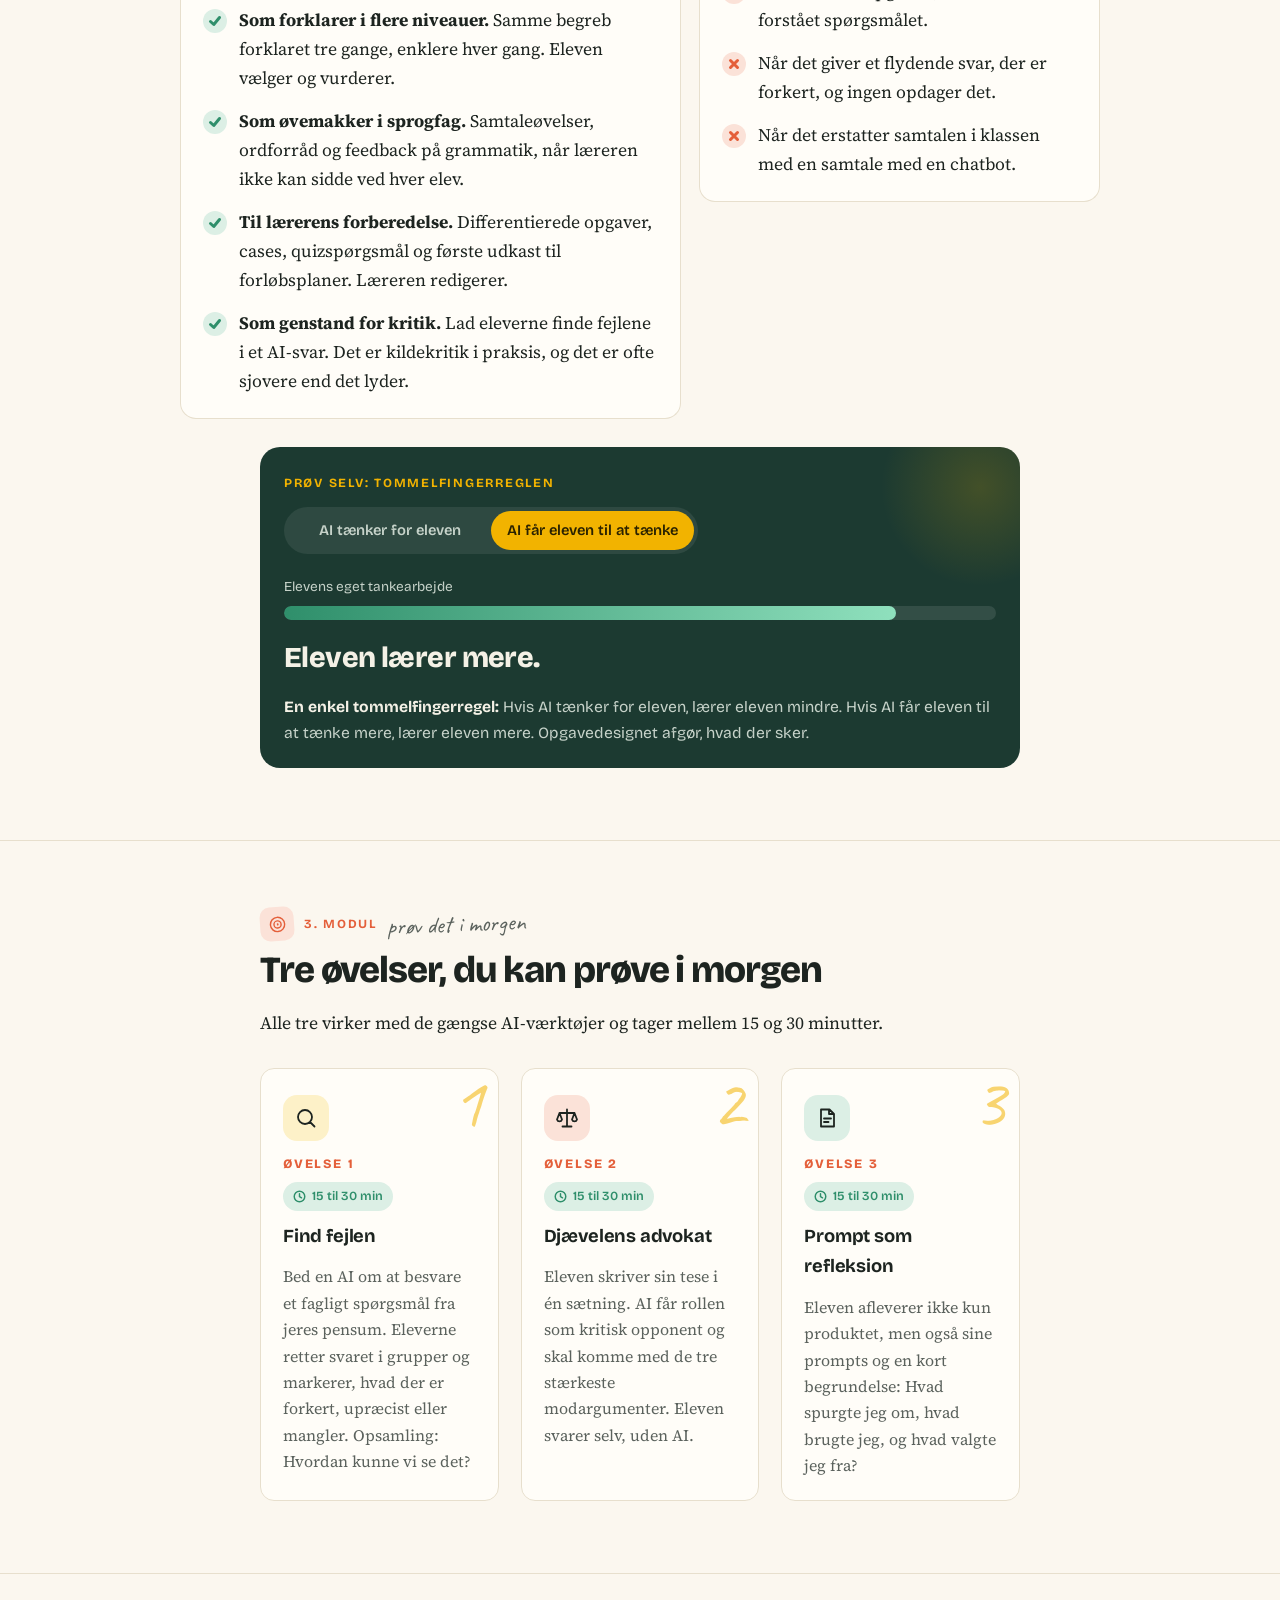
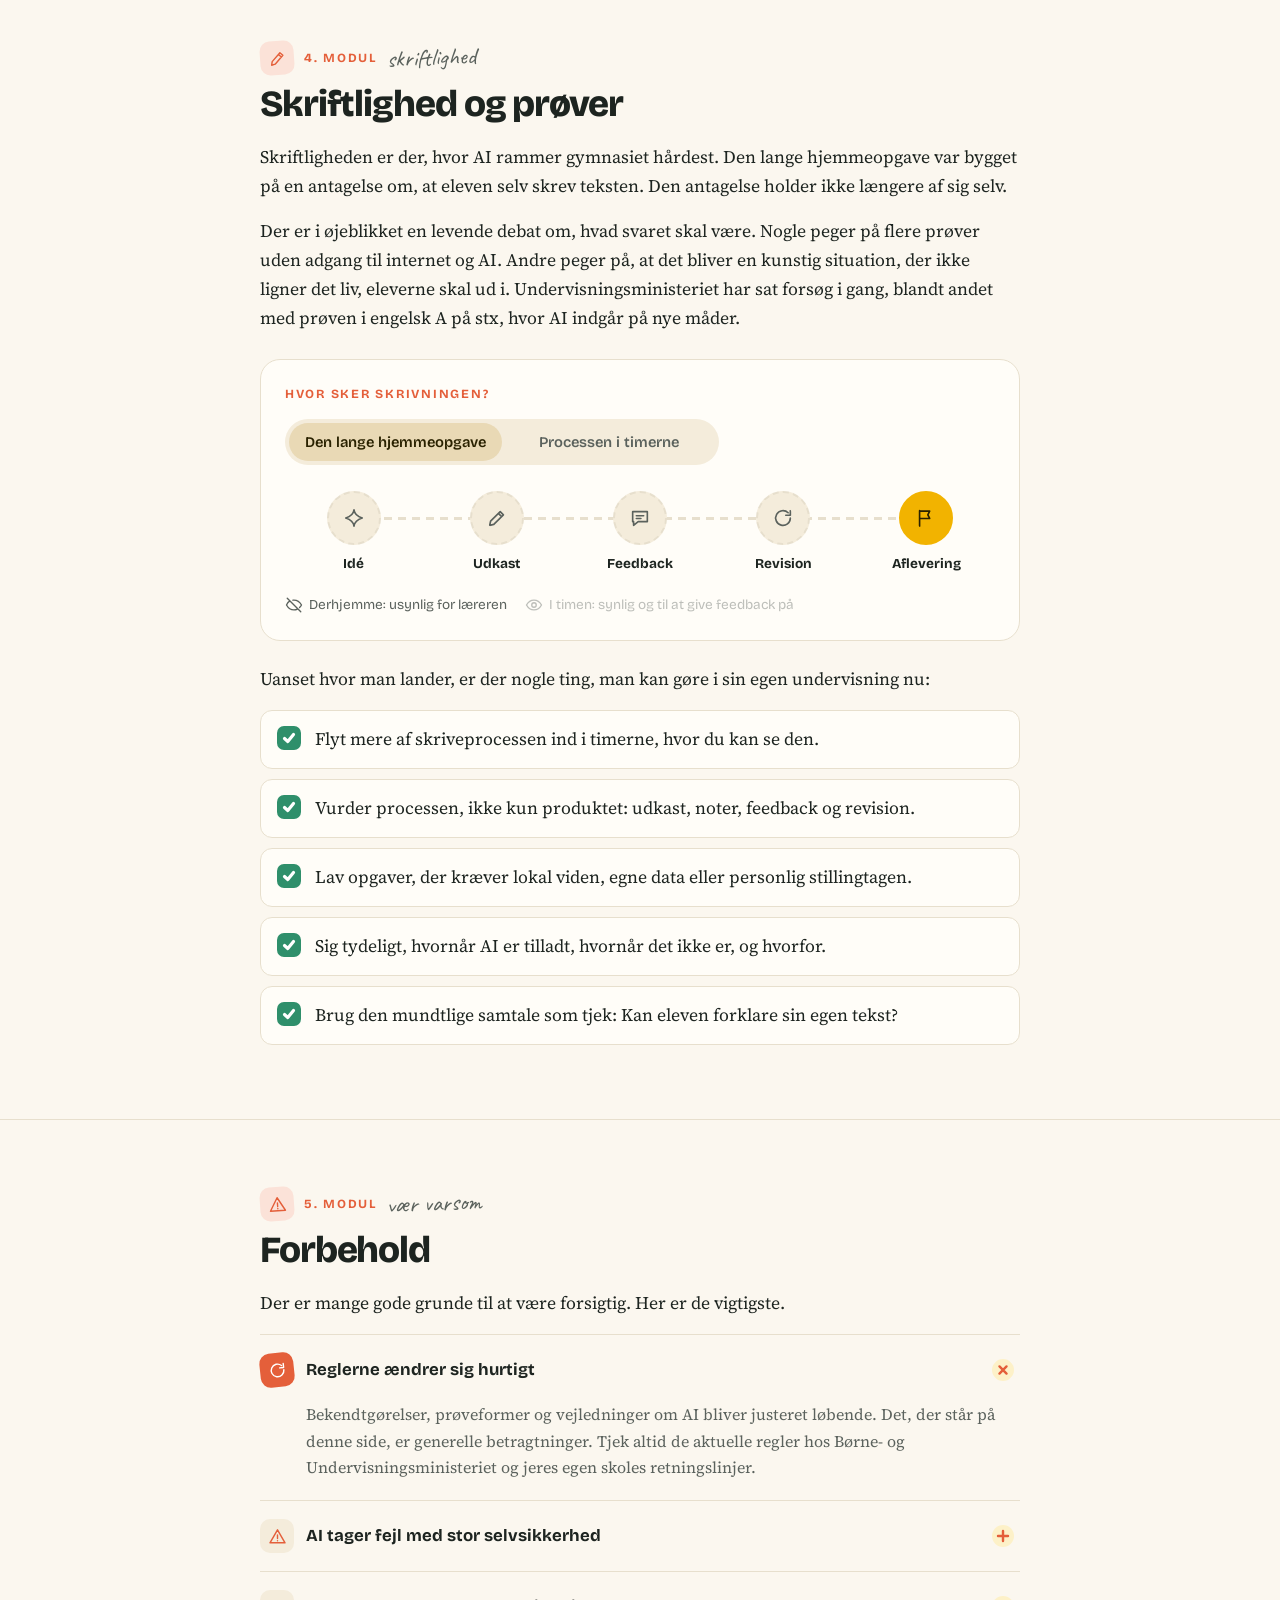
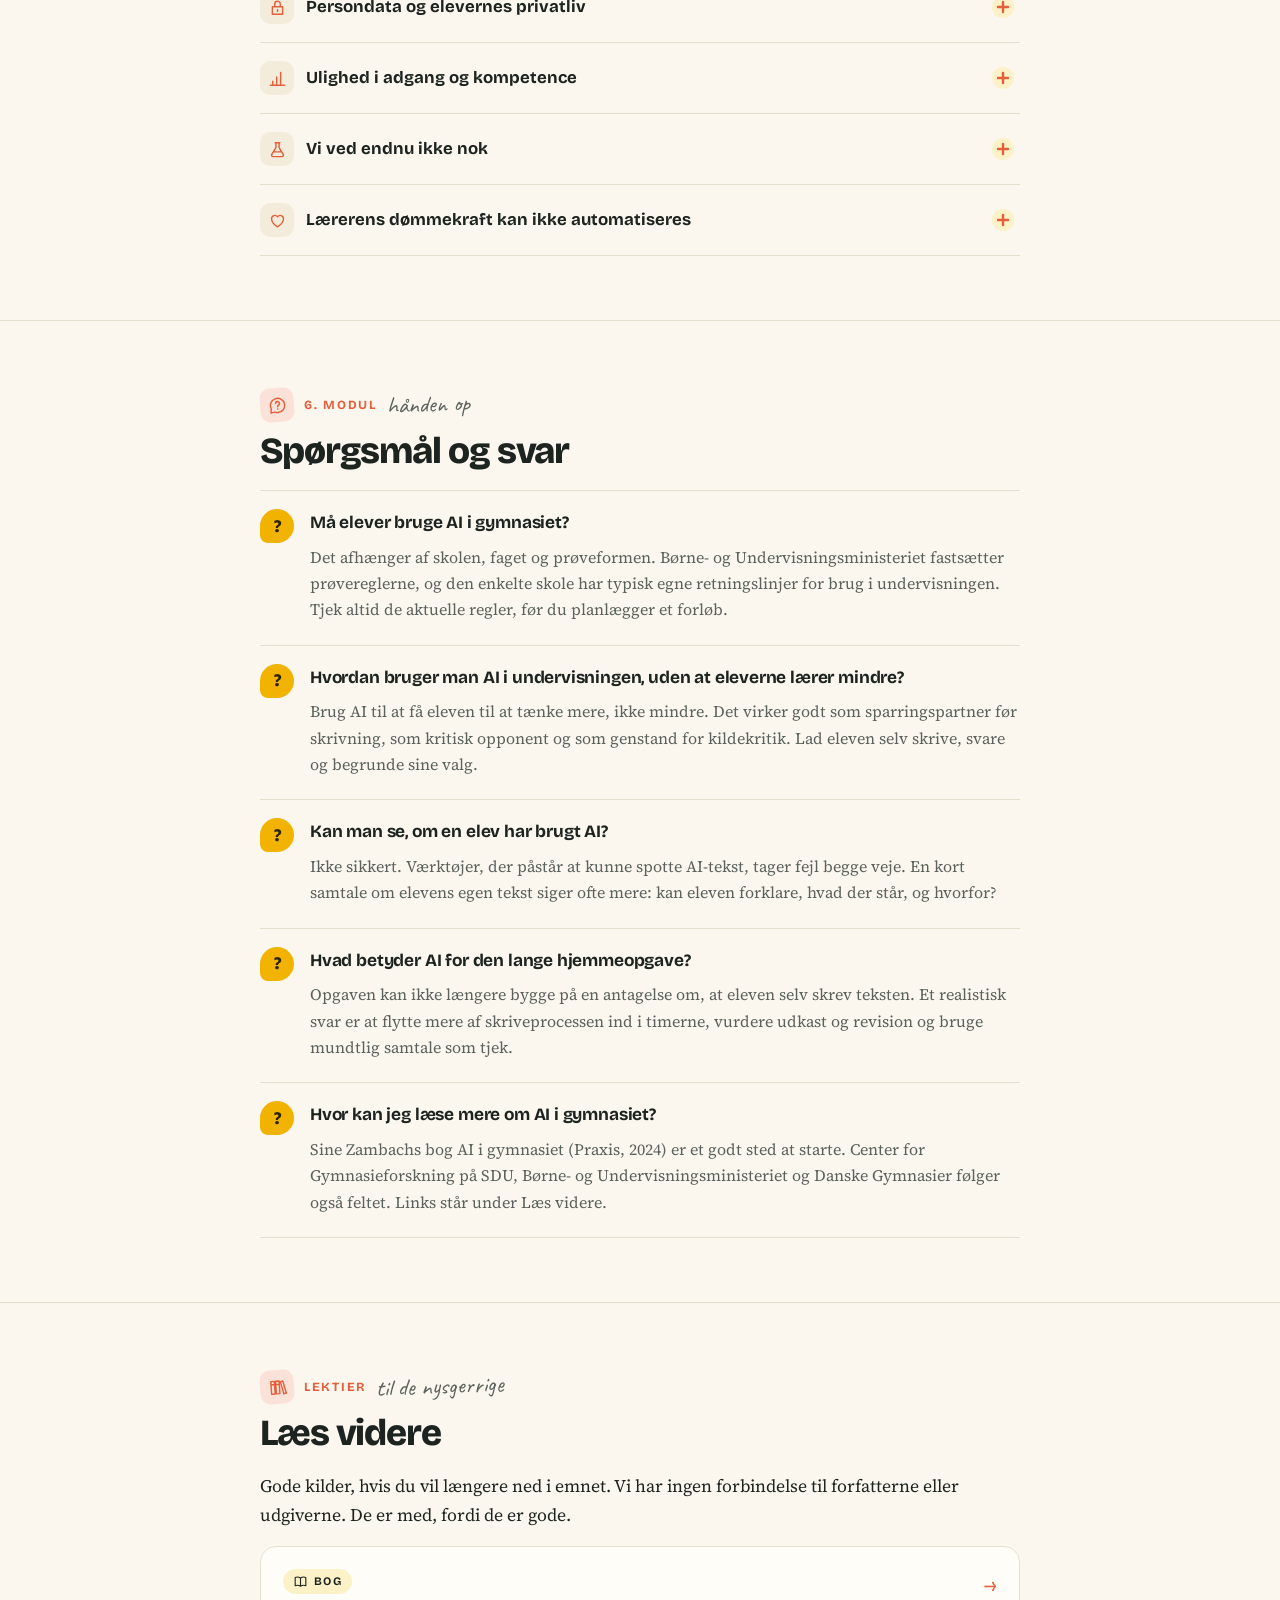
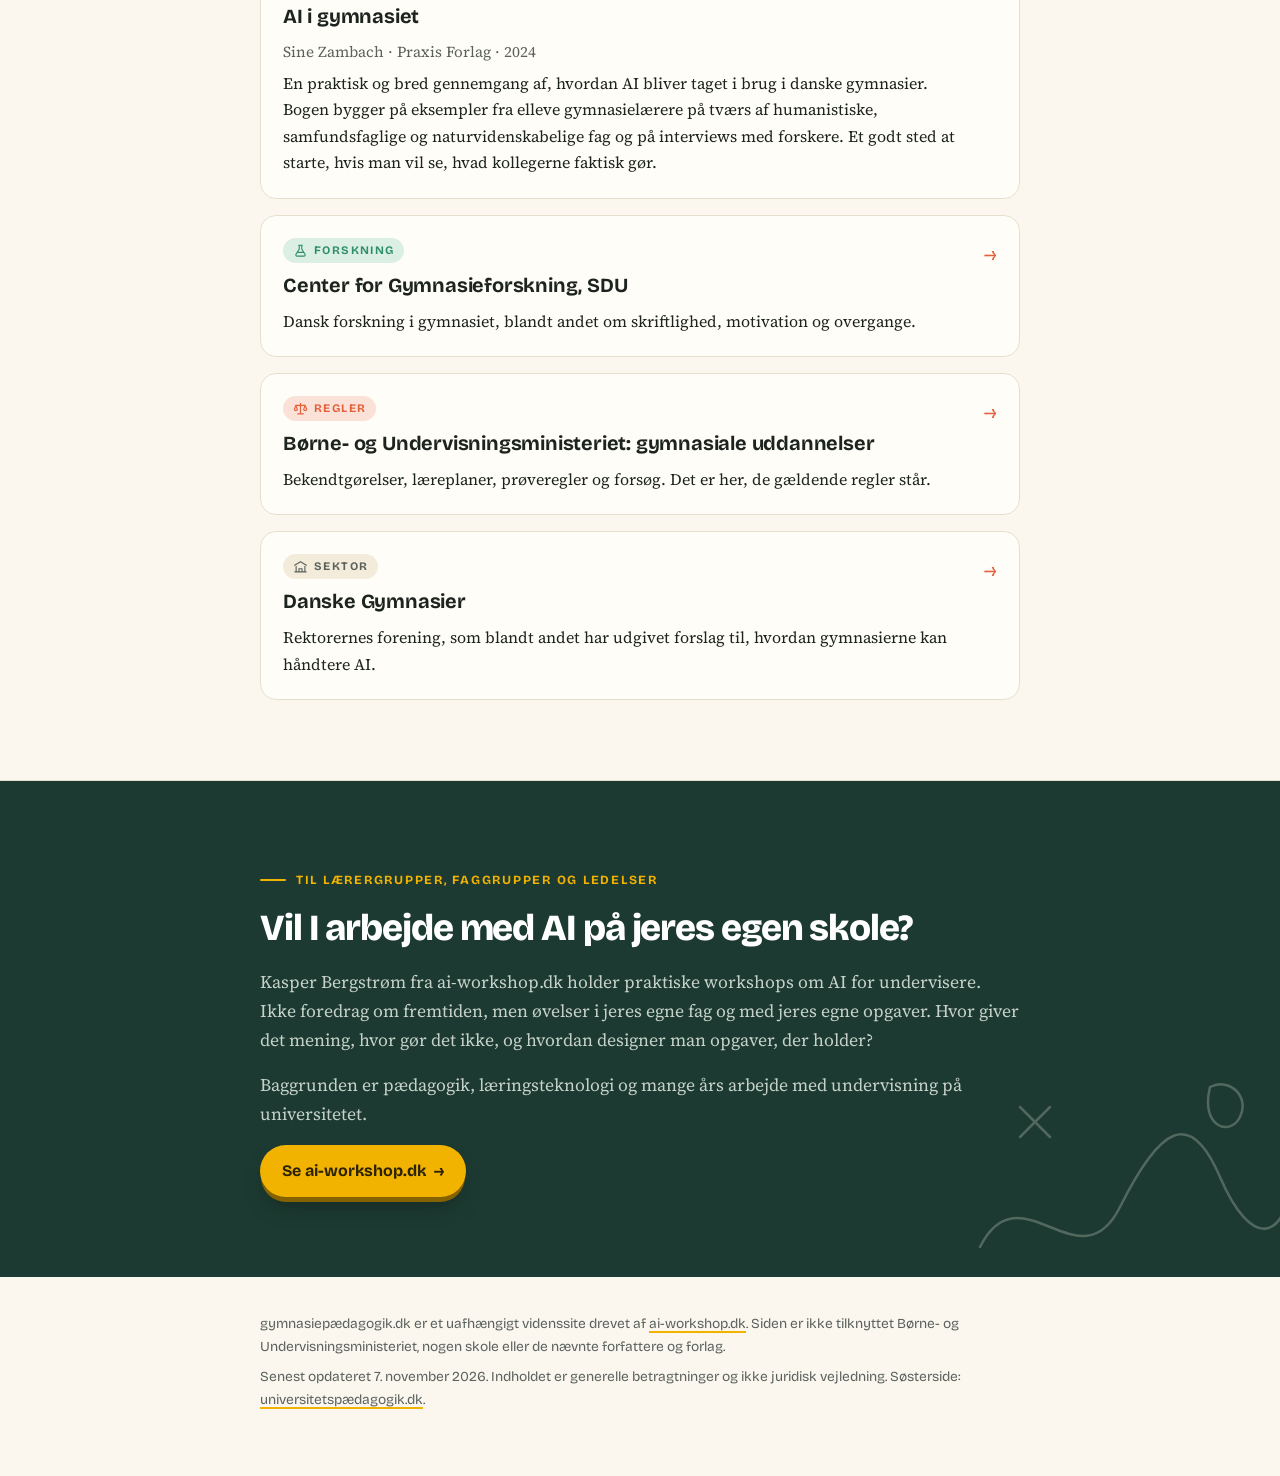
==== commit 94cf9b93: "Nyt visuelt udtryk med animationer, figurer, ikoner og menu Siden har fået sit eget design, adskilt " ====
--- a/index.html
+++ b/index.html
@@ -2,12 +2,13 @@
 <html lang="da">
 <head>
 <meta charset="utf-8">
+<meta name="msvalidate.01" content="6FF3944E70AC36E640FBBDFD5BC174A5">
 <meta name="viewport" content="width=device-width, initial-scale=1">
 <title>Gymnasiepædagogik og AI: øvelser, skriftlighed og forbehold</title>
 <meta name="description" content="Gymnasiepædagogik og generativ AI: hvor AI hjælper og skader, tre øvelser til i morgen, skriftlighed, prøver og ærlige forbehold. Til lærere og ledere.">
 <meta name="author" content="Kasper Bergstrøm">
 <meta name="robots" content="index, follow, max-image-preview:large, max-snippet:-1">
-<meta name="theme-color" content="#13243c">
+<meta name="theme-color" content="#1c3a31">
 <link rel="canonical" href="https://xn--gymnasiepdagogik-2ob.dk/">
 <meta property="og:site_name" content="gymnasiepædagogik.dk">
 <meta property="og:title" content="Gymnasiepædagogik og AI">
@@ -197,34 +198,47 @@
 <link rel="icon" href="favicon.svg" type="image/svg+xml">
 <link rel="preconnect" href="https://fonts.googleapis.com">
 <link rel="preconnect" href="https://fonts.gstatic.com" crossorigin>
-<link href="https://fonts.googleapis.com/css2?family=Inter:wght@400;600;700;800&family=Source+Serif+4:opsz,wght@8..60,400;8..60,600&display=swap" rel="stylesheet">
+<link href="https://fonts.googleapis.com/css2?family=Bricolage+Grotesque:opsz,wght@12..96,500;12..96,700;12..96,800&family=Caveat:wght@600&family=Source+Serif+4:opsz,wght@8..60,400;8..60,600&display=swap" rel="stylesheet">
 <link rel="stylesheet" href="style.css">
-<meta name="msvalidate.01" content="6FF3944E70AC36E640FBBDFD5BC174A5">
+<script>document.documentElement.classList.add('js')</script>
+<script src="main.js" defer></script>
 </head>
 <body>
+<svg width="0" height="0" style="position:absolute" aria-hidden="true" focusable="false"><defs><symbol id="i-book" viewBox="0 0 24 24"><path d="M3.5 5.5c2.8-1 5.6-1 8.5.8v13.2c-2.9-1.8-5.7-1.8-8.5-.8z M20.5 5.5c-2.8-1-5.6-1-8.5.8v13.2c2.9-1.8 5.7-1.8 8.5-.8z" fill="none" stroke="currentColor" stroke-width="1.8" stroke-linecap="round" stroke-linejoin="round"/></symbol><symbol id="i-compass" viewBox="0 0 24 24"><path d="M12 21a9 9 0 1 0 0-18 9 9 0 0 0 0 18z M15.5 8.5l-2 5-5 2 2-5z" fill="none" stroke="currentColor" stroke-width="1.8" stroke-linecap="round" stroke-linejoin="round"/></symbol><symbol id="i-cap" viewBox="0 0 24 24"><path d="M2 9.5l10-5 10 5-10 5z M6 11.5v4.8c3.3 2.3 8.7 2.3 12 0v-4.8 M22 9.5v5" fill="none" stroke="currentColor" stroke-width="1.8" stroke-linecap="round" stroke-linejoin="round"/></symbol><symbol id="i-people" viewBox="0 0 24 24"><path d="M9 11a3.2 3.2 0 1 0 0-6.4A3.2 3.2 0 0 0 9 11z M2.8 20c.4-3.4 3-5.6 6.2-5.6s5.8 2.2 6.2 5.6 M15.5 4.8a3.2 3.2 0 0 1 0 6 M17.5 14.6c2 .6 3.4 2.6 3.7 5.4" fill="none" stroke="currentColor" stroke-width="1.8" stroke-linecap="round" stroke-linejoin="round"/></symbol><symbol id="i-chat" viewBox="0 0 24 24"><path d="M4 5h16v11H10l-5 4v-4H4z M8 9.5h8 M8 12.5h5" fill="none" stroke="currentColor" stroke-width="1.8" stroke-linecap="round" stroke-linejoin="round"/></symbol><symbol id="i-spark" viewBox="0 0 24 24"><path d="M12 3c.6 4.6 3.4 7.4 9 9-5.6 1.6-8.4 4.4-9 9-.6-4.6-3.4-7.4-9-9 5.6-1.6 8.4-4.4 9-9z" fill="none" stroke="currentColor" stroke-width="1.8" stroke-linecap="round" stroke-linejoin="round"/></symbol><symbol id="i-pen" viewBox="0 0 24 24"><path d="M4 20l4.5-1L19 8.5 15.5 5 5 15.5z M13.5 7l3.5 3.5" fill="none" stroke="currentColor" stroke-width="1.8" stroke-linecap="round" stroke-linejoin="round"/></symbol><symbol id="i-alert" viewBox="0 0 24 24"><path d="M12 3.5l9.5 16.5h-19z M12 10v4.5 M12 17.2v.3" fill="none" stroke="currentColor" stroke-width="1.8" stroke-linecap="round" stroke-linejoin="round"/></symbol><symbol id="i-question" viewBox="0 0 24 24"><path d="M12 21a9 9 0 1 0-8.1-5.1L3 21l5.1-.9A9 9 0 0 0 12 21z M9.6 9.4a2.5 2.5 0 1 1 3.6 2.3c-.7.4-1.2.9-1.2 1.7v.3 M12 16.3v.3" fill="none" stroke="currentColor" stroke-width="1.8" stroke-linecap="round" stroke-linejoin="round"/></symbol><symbol id="i-books" viewBox="0 0 24 24"><path d="M4 4h4.5v16H4z M10 4h4.5v16H10z M16 5.2l3.2-.9 3.4 15.4-3.2.8z M4 8h4.5 M10 8h4.5" fill="none" stroke="currentColor" stroke-width="1.8" stroke-linecap="round" stroke-linejoin="round"/></symbol><symbol id="i-search" viewBox="0 0 24 24"><path d="M11 18a7 7 0 1 0 0-14 7 7 0 0 0 0 14z M20.5 20.5l-4.5-4.5" fill="none" stroke="currentColor" stroke-width="1.8" stroke-linecap="round" stroke-linejoin="round"/></symbol><symbol id="i-scales" viewBox="0 0 24 24"><path d="M12 3.5v17 M7.5 20.5h9 M4.5 7h15 M4.5 7L2 13.5a2.6 2.6 0 0 0 5 0z M19.5 7L17 13.5a2.6 2.6 0 0 0 5 0z" fill="none" stroke="currentColor" stroke-width="1.8" stroke-linecap="round" stroke-linejoin="round"/></symbol><symbol id="i-lock" viewBox="0 0 24 24"><path d="M5.5 11h13v9.5h-13z M8.5 11V7.5a3.5 3.5 0 0 1 7 0V11 M12 14.5v2.5" fill="none" stroke="currentColor" stroke-width="1.8" stroke-linecap="round" stroke-linejoin="round"/></symbol><symbol id="i-heart" viewBox="0 0 24 24"><path d="M12 20s-7.5-4.6-7.5-10.2A4.1 4.1 0 0 1 12 7.4a4.1 4.1 0 0 1 7.5 2.4C19.5 15.4 12 20 12 20z" fill="none" stroke="currentColor" stroke-width="1.8" stroke-linecap="round" stroke-linejoin="round"/></symbol><symbol id="i-bars" viewBox="0 0 24 24"><path d="M3 20.5h18 M6 20.5v-5 M11 20.5V10 M16 20.5V4.5" fill="none" stroke="currentColor" stroke-width="1.8" stroke-linecap="round" stroke-linejoin="round"/></symbol><symbol id="i-flask" viewBox="0 0 24 24"><path d="M9 3.5h6 M10 3.5v6l-5.2 8.6A1.9 1.9 0 0 0 6.4 21h11.2a1.9 1.9 0 0 0 1.6-2.9L14 9.5v-6 M7.5 15h9" fill="none" stroke="currentColor" stroke-width="1.8" stroke-linecap="round" stroke-linejoin="round"/></symbol><symbol id="i-refresh" viewBox="0 0 24 24"><path d="M20 12a8 8 0 1 1-2.4-5.7 M20 4v5h-5" fill="none" stroke="currentColor" stroke-width="1.8" stroke-linecap="round" stroke-linejoin="round"/></symbol><symbol id="i-building" viewBox="0 0 24 24"><path d="M3 20.5h18 M5 20.5v-9 M19 20.5v-9 M2.5 10L12 4.5 21.5 10 M9.5 20.5v-5h5v5" fill="none" stroke="currentColor" stroke-width="1.8" stroke-linecap="round" stroke-linejoin="round"/></symbol><symbol id="i-note" viewBox="0 0 24 24"><path d="M6 3.5h8.5L19 8v12.5H6z M14 3.5V8h5 M9 12.5h7 M9 16h4.5" fill="none" stroke="currentColor" stroke-width="1.8" stroke-linecap="round" stroke-linejoin="round"/></symbol><symbol id="i-eye" viewBox="0 0 24 24"><path d="M2 12s3.6-6.5 10-6.5S22 12 22 12s-3.6 6.5-10 6.5S2 12 2 12z M12 15a3 3 0 1 0 0-6 3 3 0 0 0 0 6z" fill="none" stroke="currentColor" stroke-width="1.8" stroke-linecap="round" stroke-linejoin="round"/></symbol><symbol id="i-eyeoff" viewBox="0 0 24 24"><path d="M3 3l18 18 M10.6 5.6c.5-.1.9-.1 1.4-.1 6.4 0 10 6.5 10 6.5a17 17 0 0 1-2.6 3.4 M6.6 6.6C3.6 8.4 2 12 2 12s3.6 6.5 10 6.5c1.7 0 3.2-.4 4.5-1.1" fill="none" stroke="currentColor" stroke-width="1.8" stroke-linecap="round" stroke-linejoin="round"/></symbol><symbol id="i-home" viewBox="0 0 24 24"><path d="M3.5 11L12 4l8.5 7 M5.5 9.5v11h13v-11" fill="none" stroke="currentColor" stroke-width="1.8" stroke-linecap="round" stroke-linejoin="round"/></symbol><symbol id="i-school" viewBox="0 0 24 24"><path d="M3 20.5h18 M4.5 20.5V9.5L12 5l7.5 4.5v11 M12 5V2.5h3 M10 20.5v-4.5h4v4.5 M8 12h.01 M16 12h.01" fill="none" stroke="currentColor" stroke-width="1.8" stroke-linecap="round" stroke-linejoin="round"/></symbol><symbol id="i-menu" viewBox="0 0 24 24"><path d="M4 7h16 M4 12h16 M4 17h16" fill="none" stroke="currentColor" stroke-width="1.8" stroke-linecap="round" stroke-linejoin="round"/></symbol><symbol id="i-close" viewBox="0 0 24 24"><path d="M6 6l12 12 M18 6L6 18" fill="none" stroke="currentColor" stroke-width="1.8" stroke-linecap="round" stroke-linejoin="round"/></symbol><symbol id="i-phone" viewBox="0 0 24 24"><path d="M7 2.5h10a1.5 1.5 0 0 1 1.5 1.5v16a1.5 1.5 0 0 1-1.5 1.5H7A1.5 1.5 0 0 1 5.5 20V4A1.5 1.5 0 0 1 7 2.5z M10.5 18.5h3" fill="none" stroke="currentColor" stroke-width="1.8" stroke-linecap="round" stroke-linejoin="round"/></symbol><symbol id="i-calc" viewBox="0 0 24 24"><path d="M5.5 3h13v18h-13z M8.5 6.5h7v3h-7z M8.5 13h.01 M12 13h.01 M15.5 13h.01 M8.5 16.5h.01 M12 16.5h.01 M15.5 16.5h3" fill="none" stroke="currentColor" stroke-width="1.8" stroke-linecap="round" stroke-linejoin="round"/></symbol><symbol id="i-column" viewBox="0 0 24 24"><path d="M4 20.5h16 M5.5 18h13 M7 18V8.5 M12 18V8.5 M17 18V8.5 M4.5 8.5h15L12 3.5z" fill="none" stroke="currentColor" stroke-width="1.8" stroke-linecap="round" stroke-linejoin="round"/></symbol><symbol id="i-loop" viewBox="0 0 24 24"><path d="M4 12a8 8 0 0 1 13.7-5.6L20 8.5 M20 4v4.5h-4.5 M20 12a8 8 0 0 1-13.7 5.6L4 15.5 M4 20v-4.5h4.5" fill="none" stroke="currentColor" stroke-width="1.8" stroke-linecap="round" stroke-linejoin="round"/></symbol><symbol id="i-target" viewBox="0 0 24 24"><path d="M12 21a9 9 0 1 0 0-18 9 9 0 0 0 0 18z M12 16.5a4.5 4.5 0 1 0 0-9 4.5 4.5 0 0 0 0 9z M12 12.5a.5.5 0 1 0 0-1" fill="none" stroke="currentColor" stroke-width="1.8" stroke-linecap="round" stroke-linejoin="round"/></symbol><symbol id="i-mic" viewBox="0 0 24 24"><path d="M12 14.5a3 3 0 0 0 3-3v-5a3 3 0 0 0-6 0v5a3 3 0 0 0 3 3z M6 11.5a6 6 0 0 0 12 0 M12 17.5v3.5" fill="none" stroke="currentColor" stroke-width="1.8" stroke-linecap="round" stroke-linejoin="round"/></symbol><symbol id="i-flag" viewBox="0 0 24 24"><path d="M5 21V4 M5 4.5h11l-2 4 2 4H5" fill="none" stroke="currentColor" stroke-width="1.8" stroke-linecap="round" stroke-linejoin="round"/></symbol><symbol id="i-clock" viewBox="0 0 24 24"><path d="M12 21a9 9 0 1 0 0-18 9 9 0 0 0 0 18z M12 7v5l3 2" fill="none" stroke="currentColor" stroke-width="1.8" stroke-linecap="round" stroke-linejoin="round"/></symbol><symbol id="i-network" viewBox="0 0 24 24"><path d="M6 7a2 2 0 1 0 0-4 2 2 0 0 0 0 4z M18 10a2 2 0 1 0 0-4 2 2 0 0 0 0 4z M8 21a2 2 0 1 0 0-4 2 2 0 0 0 0 4z M7.8 5.8l8.4 2.4 M6.3 7l1.4 10 M16.7 9.6l-7.2 8.2" fill="none" stroke="currentColor" stroke-width="1.8" stroke-linecap="round" stroke-linejoin="round"/></symbol><symbol id="i-arrow" viewBox="0 0 24 24"><path d="M5 12h14 M13 6l6 6-6 6" fill="none" stroke="currentColor" stroke-width="1.8" stroke-linecap="round" stroke-linejoin="round"/></symbol></defs></svg>
 
 <header class="site">
   <div class="inner">
-    <a class="brand" href="#top">gymnasie<span>pædagogik</span>.dk</a>
+    <a class="brand" href="#top"><span class="logo" aria-hidden="true">G</span><b>gymnasie<span>pædagogik</span>.dk</b></a>
     <nav aria-label="Indhold">
       <a href="#grundtanker">Grundtanker</a>
-      <a href="#ai">AI i undervisningen</a>
+      <a href="#ai">AI</a>
+      <a href="#ovelser">Øvelser</a>
       <a href="#skriftlighed">Skriftlighed</a>
       <a href="#forbehold">Forbehold</a>
       <a href="#faq">Spørgsmål</a>
       <a href="#laes-videre">Læs videre</a>
     </nav>
-  </div>
+    <button class="menubtn" type="button" aria-expanded="false" aria-controls="menu"><svg class="i" aria-hidden="true"><use href="#i-menu"/></svg><span>Indhold</span></button>
+  </div>
+  <div class="sheet" id="menu" hidden><div class="sheet-inner"><a href="#grundtanker"><svg class="i" aria-hidden="true"><use href="#i-compass"/></svg><span><small>1. modul</small>Grundtanker</span></a><a href="#ai"><svg class="i" aria-hidden="true"><use href="#i-spark"/></svg><span><small>2. modul</small>AI i undervisningen</span></a><a href="#ovelser"><svg class="i" aria-hidden="true"><use href="#i-target"/></svg><span><small>3. modul</small>Tre øvelser</span></a><a href="#skriftlighed"><svg class="i" aria-hidden="true"><use href="#i-pen"/></svg><span><small>4. modul</small>Skriftlighed og prøver</span></a><a href="#forbehold"><svg class="i" aria-hidden="true"><use href="#i-alert"/></svg><span><small>5. modul</small>Forbehold</span></a><a href="#faq"><svg class="i" aria-hidden="true"><use href="#i-question"/></svg><span><small>6. modul</small>Spørgsmål og svar</span></a><a href="#laes-videre"><svg class="i" aria-hidden="true"><use href="#i-books"/></svg><span><small>Lektier</small>Læs videre</span></a><a class="sheet-cta" href="https://ai-workshop.dk">AI-workshops til lærere <svg class="i" aria-hidden="true"><use href="#i-arrow"/></svg></a></div></div>
+  <span class="progress" aria-hidden="true"></span>
 </header>
 
 <div class="hero" id="top">
   <div class="inner">
-    <p class="eyebrow">Gymnasiepædagogik · AI · praksis</p>
-    <h1>Gymnasiet har fået en ny klassekammerat. Den har svar på alt og forstår ingenting.</h1>
-    <p class="lead">Generativ AI ændrer, hvordan elever skriver, læser og forbereder sig. Det ændrer ikke, hvad god undervisning er. Her er nogle konkrete tanker om, hvordan de to ting hænger sammen. Og en del forbehold.</p>
-    <p class="byline">Af <a href="https://ai-workshop.dk">Kasper Bergstrøm</a>, ai-workshop.dk · Opdateret <time datetime="2026-11-07">7. november 2026</time></p>
-    <a class="btn" href="#ai">Start her</a>
-    <a class="btn ghost" href="https://ai-workshop.dk">AI-workshops til lærere</a>
+    <div class="copy">
+      <p class="eyebrow fade" style="--d:.05s">Gymnasiepædagogik · AI · praksis</p>
+      <h1 class="split">Gymnasiet har fået en ny klassekammerat. Den har <span class="mark">svar på alt<svg viewBox="0 0 200 20" preserveAspectRatio="none" aria-hidden="true"><path pathLength="1" d="M3 13 C 40 6, 90 4, 130 8 S 185 14, 197 7"/></svg></span> og <span class="ring">forstår ingenting<svg viewBox="0 0 300 100" preserveAspectRatio="none" aria-hidden="true"><path pathLength="1" d="M160 8 C 70 4, 8 22, 6 52 C 4 84, 90 96, 168 93 C 250 90, 296 72, 292 44 C 288 16, 220 4, 140 10"/></svg></span>.</h1>
+      <p class="lead fade" style="--d:.75s">Generativ AI ændrer, hvordan elever skriver, læser og forbereder sig. Det ændrer ikke, hvad god undervisning er. Her er nogle konkrete tanker om, hvordan de to ting hænger sammen. Og en del forbehold.</p>
+      <p class="byline fade" style="--d:.9s">Af <a href="https://ai-workshop.dk">Kasper Bergstrøm</a>, ai-workshop.dk · Opdateret <time datetime="2026-11-07">7. november 2026</time></p>
+      <div class="fade" style="--d:1s">
+        <a class="btn" href="#ai">Start her <span class="arr" aria-hidden="true">↓</span></a>
+        <a class="btn ghost" href="https://ai-workshop.dk">AI-workshops til lærere</a>
+      </div>
+    </div>
+    <div class="notes" aria-hidden="true"><div class="wrap">
+      <span class="note">stx</span><span class="note">hhx</span><span class="note">htx</span><span class="note">hf</span><span class="note">eux</span>
+    </div></div>
   </div>
 </div>
 
@@ -244,67 +258,129 @@
   </div>
 </section>
 
+<section id="skema" class="skema" aria-labelledby="skema-h">
+  <div class="inner">
+    <div class="skema-head"><h2 id="skema-h">Dagens skema</h2><p>Syv korte moduler. Spring frit rundt.</p></div>
+    <div class="lessons"><a class="lesson" href="#grundtanker" style="--c:var(--sun)"><span class="l-ico"><svg class="i" aria-hidden="true"><use href="#i-compass"/></svg></span><span class="l-mod">1. modul</span><span class="l-title">Grundtanker</span><span class="l-time"><svg class="t" aria-hidden="true"><use href="#i-clock"/></svg> 1 min</span></a><a class="lesson" href="#ai" style="--c:var(--mint)"><span class="l-ico"><svg class="i" aria-hidden="true"><use href="#i-spark"/></svg></span><span class="l-mod">2. modul</span><span class="l-title">AI i undervisningen</span><span class="l-time"><svg class="t" aria-hidden="true"><use href="#i-clock"/></svg> 2 min</span></a><a class="lesson" href="#ovelser" style="--c:var(--coral)"><span class="l-ico"><svg class="i" aria-hidden="true"><use href="#i-target"/></svg></span><span class="l-mod">3. modul</span><span class="l-title">Tre øvelser</span><span class="l-time"><svg class="t" aria-hidden="true"><use href="#i-clock"/></svg> 1 min</span></a><a class="lesson" href="#skriftlighed" style="--c:var(--sun)"><span class="l-ico"><svg class="i" aria-hidden="true"><use href="#i-pen"/></svg></span><span class="l-mod">4. modul</span><span class="l-title">Skriftlighed og prøver</span><span class="l-time"><svg class="t" aria-hidden="true"><use href="#i-clock"/></svg> 1 min</span></a><a class="lesson" href="#forbehold" style="--c:var(--coral)"><span class="l-ico"><svg class="i" aria-hidden="true"><use href="#i-alert"/></svg></span><span class="l-mod">5. modul</span><span class="l-title">Forbehold</span><span class="l-time"><svg class="t" aria-hidden="true"><use href="#i-clock"/></svg> 2 min</span></a><a class="lesson" href="#faq" style="--c:var(--mint)"><span class="l-ico"><svg class="i" aria-hidden="true"><use href="#i-question"/></svg></span><span class="l-mod">6. modul</span><span class="l-title">Spørgsmål og svar</span><span class="l-time"><svg class="t" aria-hidden="true"><use href="#i-clock"/></svg> 2 min</span></a><a class="lesson" href="#laes-videre" style="--c:var(--sun)"><span class="l-ico"><svg class="i" aria-hidden="true"><use href="#i-books"/></svg></span><span class="l-mod">Lektier</span><span class="l-title">Læs videre</span><span class="l-time"><svg class="t" aria-hidden="true"><use href="#i-clock"/></svg> 1 min</span></a></div>
+  </div>
+</section>
+
 <section id="grundtanker">
   <div class="inner">
+    <p class="kicker" aria-hidden="true"><span class="k-ico"><svg class="i" aria-hidden="true"><use href="#i-compass"/></svg></span><span class="kicker-num">1. modul</span><span class="hand">grundtanker</span></p>
     <h2>Hvad er gymnasiepædagogik egentlig?</h2>
     <p>Gymnasiepædagogik er pædagogikken for de gymnasiale uddannelser: stx, hhx, htx, hf og eux. Den handler om, hvordan unge mellem 15 og 20 år lærer fag på et niveau, der både skal give almen dannelse og gøre dem studieparate.</p>
     <p>Det særlige ved gymnasiet er spændet. Eleverne skal lære fagenes indhold, men også fagenes måde at tænke på. De skal kunne argumentere som en historiker, regne som en matematiker og skrive som en, der har noget på hjerte. Og de skal lære det i klasser på 28, med skemaer, karakterer og eksamener.</p>
 
-    <div class="grid">
-      <div class="card"><span class="num">01</span><h3>Faglighed</h3><p>Fagets begreber, metoder og måder at stille spørgsmål på. Det er stadig kernen.</p></div>
-      <div class="card"><span class="num">02</span><h3>Dannelse</h3><p>At kunne tage stilling, forstå andre og orientere sig i en verden, der ændrer sig.</p></div>
-      <div class="card"><span class="num">03</span><h3>Studieparathed</h3><p>Selvstændighed, skriftlighed og evnen til at arbejde med svære tekster over tid.</p></div>
-      <div class="card"><span class="num">04</span><h3>Fællesskab</h3><p>Klassen som læringsrum. Meget læring sker i samtalen, ikke ved skærmen.</p></div>
+    <figure class="span-fig">
+      <div class="roles">
+        <p class="fig-label">Fagenes måde at tænke på</p>
+        <div class="role"><svg class="i" aria-hidden="true"><use href="#i-column"/></svg><span>Argumentere som en <b>historiker</b></span></div>
+        <div class="role"><svg class="i" aria-hidden="true"><use href="#i-calc"/></svg><span>Regne som en <b>matematiker</b></span></div>
+        <div class="role"><svg class="i" aria-hidden="true"><use href="#i-pen"/></svg><span>Skrive som en, der har <b>noget på hjerte</b></span></div>
+      </div>
+      <div class="room">
+        <p class="fig-label">I en klasse på 28</p>
+        <div class="board-mini"><span>Tavlen</span></div>
+        <div class="seats"><i style="--s:0"></i><i style="--s:1"></i><i style="--s:2"></i><i style="--s:3"></i><i style="--s:4"></i><i style="--s:5"></i><i style="--s:6"></i><i style="--s:7"></i><i style="--s:8"></i><i style="--s:9"></i><i style="--s:10"></i><i style="--s:11"></i><i style="--s:12"></i><i style="--s:13"></i><i style="--s:14"></i><i style="--s:15"></i><i style="--s:16"></i><i style="--s:17"></i><i style="--s:18"></i><i style="--s:19"></i><i style="--s:20"></i><i style="--s:21"></i><i style="--s:22"></i><i style="--s:23"></i><i style="--s:24"></i><i style="--s:25"></i><i style="--s:26"></i><i style="--s:27"></i></div>
+        <p class="room-cap">Skemaer, karakterer og eksamener</p>
+      </div>
+      <figcaption class="sr">Gymnasiets spænd: fagenes tænkemåder skal læres i klasser på 28 elever.</figcaption>
+    </figure>
+
+    <div class="grid sticky">
+      <div class="card"><span class="num"><svg class="i ci" aria-hidden="true"><use href="#i-book"/></svg>01</span><h3>Faglighed</h3><p>Fagets begreber, metoder og måder at stille spørgsmål på. Det er stadig kernen.</p></div>
+      <div class="card"><span class="num"><svg class="i ci" aria-hidden="true"><use href="#i-compass"/></svg>02</span><h3>Dannelse</h3><p>At kunne tage stilling, forstå andre og orientere sig i en verden, der ændrer sig.</p></div>
+      <div class="card"><span class="num"><svg class="i ci" aria-hidden="true"><use href="#i-cap"/></svg>03</span><h3>Studieparathed</h3><p>Selvstændighed, skriftlighed og evnen til at arbejde med svære tekster over tid.</p></div>
+      <div class="card"><span class="num"><svg class="i ci" aria-hidden="true"><use href="#i-people"/></svg>04</span><h3>Fællesskab</h3><p>Klassen som læringsrum. Meget læring sker i samtalen, ikke ved skærmen.</p></div>
     </div>
   </div>
 </section>
 
 <section id="ai">
   <div class="inner">
+    <p class="kicker" aria-hidden="true"><span class="k-ico"><svg class="i" aria-hidden="true"><use href="#i-spark"/></svg></span><span class="kicker-num">2. modul</span><span class="hand">AI i timerne</span></p>
     <h2>AI i undervisningen: hvor giver det mening?</h2>
     <p>Den nyttige diskussion er ikke, om AI skal ind i gymnasiet. Det er det allerede. Eleverne har det i lommen. Den nyttige diskussion er, hvor AI styrker læringen, og hvor det tager den arbejde fra eleven, som eleven selv burde lave.</p>
 
-    <h3>Hvor AI ofte hjælper</h3>
-    <ul class="clean">
-      <li><strong>Som sparringspartner før skrivning.</strong> Eleven formulerer selv en problemstilling og beder AI om modargumenter, spørgsmål eller blinde vinkler.</li>
-      <li><strong>Som forklarer i flere niveauer.</strong> Samme begreb forklaret tre gange, enklere hver gang. Eleven vælger og vurderer.</li>
-      <li><strong>Som øvemakker i sprogfag.</strong> Samtaleøvelser, ordforråd og feedback på grammatik, når læreren ikke kan sidde ved hver elev.</li>
-      <li><strong>Til lærerens forberedelse.</strong> Differentierede opgaver, cases, quizspørgsmål og første udkast til forløbsplaner. Læreren redigerer.</li>
-      <li><strong>Som genstand for kritik.</strong> Lad eleverne finde fejlene i et AI-svar. Det er kildekritik i praksis, og det er ofte sjovere end det lyder.</li>
-    </ul>
-
-    <h3>Hvor AI ofte skader</h3>
-    <ul class="clean">
-      <li>Når det skriver teksten, eleven skulle lære at skrive.</li>
-      <li>Når det løser opgaven, før eleven har forstået spørgsmålet.</li>
-      <li>Når det giver et flydende svar, der er forkert, og ingen opdager det.</li>
-      <li>Når det erstatter samtalen i klassen med en samtale med en chatbot.</li>
-    </ul>
-
-    <div class="callout">
-      <p><strong>En enkel tommelfingerregel:</strong> Hvis AI tænker for eleven, lærer eleven mindre. Hvis AI får eleven til at tænke mere, lærer eleven mere. Opgavedesignet afgør, hvad der sker.</p>
+    <figure class="pocket" aria-hidden="true">
+      <div class="phone">
+        <div class="notch"></div>
+        <div class="msg me"><i></i><i></i></div>
+        <div class="msg ai"><i></i><i></i><i></i></div>
+        <div class="msg me"><i></i></div>
+        <div class="msg ai typing"><b></b><b></b><b></b></div>
+      </div>
+      <div class="pocket-text">
+        <span class="big-num"><svg class="i" aria-hidden="true"><use href="#i-phone"/></svg></span>
+        <p><strong>Eleverne har det i lommen.</strong><br>Spørgsmålet er ikke om, men hvordan.</p>
+      </div>
+    </figure>
+
+    <div class="pair">
+      <div class="panel good">
+        <h3><span class="h-ico"><svg class="i" aria-hidden="true"><use href="#i-spark"/></svg></span>Hvor AI ofte hjælper</h3>
+        <ul>
+          <li><span class="ico" aria-hidden="true"><svg viewBox="0 0 14 14"><path pathLength="1" d="M2.5 7.5 L5.8 10.5 L11.5 3.5"/></svg></span><strong>Som sparringspartner før skrivning.</strong> Eleven formulerer selv en problemstilling og beder AI om modargumenter, spørgsmål eller blinde vinkler.</li>
+          <li><span class="ico" aria-hidden="true"><svg viewBox="0 0 14 14"><path pathLength="1" d="M2.5 7.5 L5.8 10.5 L11.5 3.5"/></svg></span><strong>Som forklarer i flere niveauer.</strong> Samme begreb forklaret tre gange, enklere hver gang. Eleven vælger og vurderer.</li>
+          <li><span class="ico" aria-hidden="true"><svg viewBox="0 0 14 14"><path pathLength="1" d="M2.5 7.5 L5.8 10.5 L11.5 3.5"/></svg></span><strong>Som øvemakker i sprogfag.</strong> Samtaleøvelser, ordforråd og feedback på grammatik, når læreren ikke kan sidde ved hver elev.</li>
+          <li><span class="ico" aria-hidden="true"><svg viewBox="0 0 14 14"><path pathLength="1" d="M2.5 7.5 L5.8 10.5 L11.5 3.5"/></svg></span><strong>Til lærerens forberedelse.</strong> Differentierede opgaver, cases, quizspørgsmål og første udkast til forløbsplaner. Læreren redigerer.</li>
+          <li><span class="ico" aria-hidden="true"><svg viewBox="0 0 14 14"><path pathLength="1" d="M2.5 7.5 L5.8 10.5 L11.5 3.5"/></svg></span><strong>Som genstand for kritik.</strong> Lad eleverne finde fejlene i et AI-svar. Det er kildekritik i praksis, og det er ofte sjovere end det lyder.</li>
+        </ul>
+      </div>
+      <div class="panel bad">
+        <h3><span class="h-ico"><svg class="i" aria-hidden="true"><use href="#i-alert"/></svg></span>Hvor AI ofte skader</h3>
+        <ul>
+          <li><span class="ico" aria-hidden="true"><svg viewBox="0 0 14 14"><path pathLength="1" d="M3.5 3.5 L10.5 10.5 M10.5 3.5 L3.5 10.5"/></svg></span>Når det skriver teksten, eleven skulle lære at skrive.</li>
+          <li><span class="ico" aria-hidden="true"><svg viewBox="0 0 14 14"><path pathLength="1" d="M3.5 3.5 L10.5 10.5 M10.5 3.5 L3.5 10.5"/></svg></span>Når det løser opgaven, før eleven har forstået spørgsmålet.</li>
+          <li><span class="ico" aria-hidden="true"><svg viewBox="0 0 14 14"><path pathLength="1" d="M3.5 3.5 L10.5 10.5 M10.5 3.5 L3.5 10.5"/></svg></span>Når det giver et flydende svar, der er forkert, og ingen opdager det.</li>
+          <li><span class="ico" aria-hidden="true"><svg viewBox="0 0 14 14"><path pathLength="1" d="M3.5 3.5 L10.5 10.5 M10.5 3.5 L3.5 10.5"/></svg></span>Når det erstatter samtalen i klassen med en samtale med en chatbot.</li>
+        </ul>
+      </div>
+    </div>
+
+    <div class="rule" data-rule data-state="med">
+      <p class="label">Prøv selv: tommelfingerreglen</p>
+      <div class="toggle" role="group" aria-label="Vælg hvordan AI bruges">
+        <span class="knob" aria-hidden="true"></span>
+        <button type="button" data-v="for" aria-pressed="false">AI tænker for eleven</button>
+        <button type="button" data-v="med" aria-pressed="true">AI får eleven til at tænke</button>
+      </div>
+      <div class="meter" aria-hidden="true">
+        <div class="m-label"><span>Elevens eget tankearbejde</span></div>
+        <div class="bar"><i></i></div>
+      </div>
+      <p class="outcome" aria-live="polite"><span>Eleven lærer mere.</span></p>
+      <p class="small"><strong>En enkel tommelfingerregel:</strong> Hvis AI tænker for eleven, lærer eleven mindre. Hvis AI får eleven til at tænke mere, lærer eleven mere. Opgavedesignet afgør, hvad der sker.</p>
     </div>
   </div>
 </section>
 
 <section id="ovelser">
   <div class="inner">
+    <p class="kicker" aria-hidden="true"><span class="k-ico"><svg class="i" aria-hidden="true"><use href="#i-target"/></svg></span><span class="kicker-num">3. modul</span><span class="hand">prøv det i morgen</span></p>
     <h2>Tre øvelser, du kan prøve i morgen</h2>
     <p>Alle tre virker med de gængse AI-værktøjer og tager mellem 15 og 30 minutter.</p>
 
-    <div class="grid">
+    <div class="grid exercises">
       <div class="card">
-        <span class="num">ØVELSE 1</span>
+        <span class="big" aria-hidden="true">1</span>
+        <span class="ex-ico"><svg class="i" aria-hidden="true"><use href="#i-search"/></svg></span><span class="num">ØVELSE 1</span>
+        <span class="chip"><svg viewBox="0 0 16 16" aria-hidden="true"><circle cx="8" cy="8" r="6.5" fill="none" stroke="currentColor" stroke-width="1.8"/><path d="M8 4.5V8l2.5 1.6" fill="none" stroke="currentColor" stroke-width="1.8" stroke-linecap="round"/></svg>15 til 30 min</span><br>
         <h3>Find fejlen</h3>
         <p>Bed en AI om at besvare et fagligt spørgsmål fra jeres pensum. Eleverne retter svaret i grupper og markerer, hvad der er forkert, upræcist eller mangler. Opsamling: Hvordan kunne vi se det?</p>
       </div>
       <div class="card">
-        <span class="num">ØVELSE 2</span>
+        <span class="big" aria-hidden="true">2</span>
+        <span class="ex-ico"><svg class="i" aria-hidden="true"><use href="#i-scales"/></svg></span><span class="num">ØVELSE 2</span>
+        <span class="chip"><svg viewBox="0 0 16 16" aria-hidden="true"><circle cx="8" cy="8" r="6.5" fill="none" stroke="currentColor" stroke-width="1.8"/><path d="M8 4.5V8l2.5 1.6" fill="none" stroke="currentColor" stroke-width="1.8" stroke-linecap="round"/></svg>15 til 30 min</span><br>
         <h3>Djævelens advokat</h3>
         <p>Eleven skriver sin tese i én sætning. AI får rollen som kritisk opponent og skal komme med de tre stærkeste modargumenter. Eleven svarer selv, uden AI.</p>
       </div>
       <div class="card">
-        <span class="num">ØVELSE 3</span>
+        <span class="big" aria-hidden="true">3</span>
+        <span class="ex-ico"><svg class="i" aria-hidden="true"><use href="#i-note"/></svg></span><span class="num">ØVELSE 3</span>
+        <span class="chip"><svg viewBox="0 0 16 16" aria-hidden="true"><circle cx="8" cy="8" r="6.5" fill="none" stroke="currentColor" stroke-width="1.8"/><path d="M8 4.5V8l2.5 1.6" fill="none" stroke="currentColor" stroke-width="1.8" stroke-linecap="round"/></svg>15 til 30 min</span><br>
         <h3>Prompt som refleksion</h3>
         <p>Eleven afleverer ikke kun produktet, men også sine prompts og en kort begrundelse: Hvad spurgte jeg om, hvad brugte jeg, og hvad valgte jeg fra?</p>
       </div>
@@ -314,47 +390,59 @@
 
 <section id="skriftlighed">
   <div class="inner">
+    <p class="kicker" aria-hidden="true"><span class="k-ico"><svg class="i" aria-hidden="true"><use href="#i-pen"/></svg></span><span class="kicker-num">4. modul</span><span class="hand">skriftlighed</span></p>
     <h2>Skriftlighed og prøver</h2>
     <p>Skriftligheden er der, hvor AI rammer gymnasiet hårdest. Den lange hjemmeopgave var bygget på en antagelse om, at eleven selv skrev teksten. Den antagelse holder ikke længere af sig selv.</p>
     <p>Der er i øjeblikket en levende debat om, hvad svaret skal være. Nogle peger på flere prøver uden adgang til internet og AI. Andre peger på, at det bliver en kunstig situation, der ikke ligner det liv, eleverne skal ud i. Undervisningsministeriet har sat forsøg i gang, blandt andet med prøven i engelsk A på stx, hvor AI indgår på nye måder.</p>
+    <figure class="process" data-process data-state="hjem">
+      <p class="label">Hvor sker skrivningen?</p>
+      <div class="toggle" role="group" aria-label="Vælg opgaveform">
+        <span class="knob" aria-hidden="true"></span>
+        <button type="button" data-v="hjem" aria-pressed="true">Den lange hjemmeopgave</button>
+        <button type="button" data-v="time" aria-pressed="false">Processen i timerne</button>
+      </div>
+      <ol class="steps"><li class="st st-idea"><svg class="i" aria-hidden="true"><use href="#i-spark"/></svg><span>Idé</span></li><li class="st st-draft"><svg class="i" aria-hidden="true"><use href="#i-pen"/></svg><span>Udkast</span></li><li class="st st-fb"><svg class="i" aria-hidden="true"><use href="#i-chat"/></svg><span>Feedback</span></li><li class="st st-rev"><svg class="i" aria-hidden="true"><use href="#i-refresh"/></svg><span>Revision</span></li><li class="st st-end"><svg class="i" aria-hidden="true"><use href="#i-flag"/></svg><span>Aflevering</span></li></ol>
+      <div class="legend"><span class="lg home"><svg class="i" aria-hidden="true"><use href="#i-eyeoff"/></svg> Derhjemme: usynlig for læreren</span><span class="lg class"><svg class="i" aria-hidden="true"><use href="#i-eye"/></svg> I timen: synlig og til at give feedback på</span></div>
+    </figure>
     <p>Uanset hvor man lander, er der nogle ting, man kan gøre i sin egen undervisning nu:</p>
-    <ul class="clean">
-      <li>Flyt mere af skriveprocessen ind i timerne, hvor du kan se den.</li>
-      <li>Vurder processen, ikke kun produktet: udkast, noter, feedback og revision.</li>
-      <li>Lav opgaver, der kræver lokal viden, egne data eller personlig stillingtagen.</li>
-      <li>Sig tydeligt, hvornår AI er tilladt, hvornår det ikke er, og hvorfor.</li>
-      <li>Brug den mundtlige samtale som tjek: Kan eleven forklare sin egen tekst?</li>
+    <ul class="checklist">
+      <li><span class="box" aria-hidden="true"><svg viewBox="0 0 14 14"><path pathLength="1" d="M2.5 7.5 L5.8 10.5 L11.5 3.5"/></svg></span>Flyt mere af skriveprocessen ind i timerne, hvor du kan se den.</li>
+      <li><span class="box" aria-hidden="true"><svg viewBox="0 0 14 14"><path pathLength="1" d="M2.5 7.5 L5.8 10.5 L11.5 3.5"/></svg></span>Vurder processen, ikke kun produktet: udkast, noter, feedback og revision.</li>
+      <li><span class="box" aria-hidden="true"><svg viewBox="0 0 14 14"><path pathLength="1" d="M2.5 7.5 L5.8 10.5 L11.5 3.5"/></svg></span>Lav opgaver, der kræver lokal viden, egne data eller personlig stillingtagen.</li>
+      <li><span class="box" aria-hidden="true"><svg viewBox="0 0 14 14"><path pathLength="1" d="M2.5 7.5 L5.8 10.5 L11.5 3.5"/></svg></span>Sig tydeligt, hvornår AI er tilladt, hvornår det ikke er, og hvorfor.</li>
+      <li><span class="box" aria-hidden="true"><svg viewBox="0 0 14 14"><path pathLength="1" d="M2.5 7.5 L5.8 10.5 L11.5 3.5"/></svg></span>Brug den mundtlige samtale som tjek: Kan eleven forklare sin egen tekst?</li>
     </ul>
   </div>
 </section>
 
 <section id="forbehold">
   <div class="inner">
+    <p class="kicker" aria-hidden="true"><span class="k-ico"><svg class="i" aria-hidden="true"><use href="#i-alert"/></svg></span><span class="kicker-num">5. modul</span><span class="hand">vær varsom</span></p>
     <h2>Forbehold</h2>
     <p>Der er mange gode grunde til at være forsigtig. Her er de vigtigste.</p>
 
     <details open>
-      <summary>Reglerne ændrer sig hurtigt</summary>
+      <summary><span class="s-ico"><svg class="i" aria-hidden="true"><use href="#i-refresh"/></svg></span>Reglerne ændrer sig hurtigt</summary>
       <p>Bekendtgørelser, prøveformer og vejledninger om AI bliver justeret løbende. Det, der står på denne side, er generelle betragtninger. Tjek altid de aktuelle regler hos Børne- og Undervisningsministeriet og jeres egen skoles retningslinjer.</p>
     </details>
     <details>
-      <summary>AI tager fejl med stor selvsikkerhed</summary>
+      <summary><span class="s-ico"><svg class="i" aria-hidden="true"><use href="#i-alert"/></svg></span>AI tager fejl med stor selvsikkerhed</summary>
       <p>Sprogmodeller kan opfinde kilder, citater og fakta. Svarene lyder overbevisende, også når de er forkerte. Det er en læringsmulighed, men kun hvis nogen faktisk tjekker.</p>
     </details>
     <details>
-      <summary>Persondata og elevernes privatliv</summary>
+      <summary><span class="s-ico"><svg class="i" aria-hidden="true"><use href="#i-lock"/></svg></span>Persondata og elevernes privatliv</summary>
       <p>Elevtekster, karakterer og personoplysninger må ikke bare kopieres ind i en hvilken som helst AI-tjeneste. Brug de løsninger, jeres skole har godkendt, og tal med jeres DPO, hvis I er i tvivl.</p>
     </details>
     <details>
-      <summary>Ulighed i adgang og kompetence</summary>
+      <summary><span class="s-ico"><svg class="i" aria-hidden="true"><use href="#i-bars"/></svg></span>Ulighed i adgang og kompetence</summary>
       <p>Nogle elever har betalte værktøjer og forældre, der kan hjælpe. Andre har ingen af delene. Hvis AI bliver en forudsætning, skal skolen sørge for, at alle har adgang og bliver lært op.</p>
     </details>
     <details>
-      <summary>Vi ved endnu ikke nok</summary>
+      <summary><span class="s-ico"><svg class="i" aria-hidden="true"><use href="#i-flask"/></svg></span>Vi ved endnu ikke nok</summary>
       <p>Forskningen i AI i gymnasiet er ung. Meget af det, vi ved, bygger på erfaringer og små undersøgelser. Vær nysgerrig, men vær også varsom med store konklusioner, herunder dem på denne side.</p>
     </details>
     <details>
-      <summary>Lærerens dømmekraft kan ikke automatiseres</summary>
+      <summary><span class="s-ico"><svg class="i" aria-hidden="true"><use href="#i-heart"/></svg></span>Lærerens dømmekraft kan ikke automatiseres</summary>
       <p>AI kan lave et forløb på 30 sekunder. Det kan ikke se, at 2.g er trætte efter terminsprøven, eller at én elev har brug for en anden indgang. Den del er stadig lærerens.</p>
     </details>
   </div>
@@ -362,6 +450,7 @@
 
 <section id="faq" class="faq">
   <div class="inner">
+    <p class="kicker" aria-hidden="true"><span class="k-ico"><svg class="i" aria-hidden="true"><use href="#i-question"/></svg></span><span class="kicker-num">6. modul</span><span class="hand">hånden op</span></p>
     <h2>Spørgsmål og svar</h2>
     <div class="qa">
       <h3>Må elever bruge AI i gymnasiet?</h3>
@@ -388,30 +477,31 @@
 
 <section id="laes-videre">
   <div class="inner">
+    <p class="kicker" aria-hidden="true"><span class="k-ico"><svg class="i" aria-hidden="true"><use href="#i-books"/></svg></span><span class="kicker-num">Lektier</span><span class="hand">til de nysgerrige</span></p>
     <h2>Læs videre</h2>
     <p>Gode kilder, hvis du vil længere ned i emnet. Vi har ingen forbindelse til forfatterne eller udgiverne. De er med, fordi de er gode.</p>
 
-    <div class="source">
-      <span class="tag">Bog</span>
+    <div class="source" data-t="bog">
+      <span class="tag"><svg class="i" aria-hidden="true"><use href="#i-book"/></svg>Bog</span>
       <h3><a href="https://praxis.dk/hf/produkt/ai-i-gymnasiet">AI i gymnasiet</a></h3>
       <p class="meta">Sine Zambach · Praxis Forlag · 2024</p>
       <p>En praktisk og bred gennemgang af, hvordan AI bliver taget i brug i danske gymnasier. Bogen bygger på eksempler fra elleve gymnasielærere på tværs af humanistiske, samfundsfaglige og naturvidenskabelige fag og på interviews med forskere. Et godt sted at starte, hvis man vil se, hvad kollegerne faktisk gør.</p>
     </div>
 
-    <div class="source">
-      <span class="tag">Forskning</span>
+    <div class="source" data-t="forskning">
+      <span class="tag"><svg class="i" aria-hidden="true"><use href="#i-flask"/></svg>Forskning</span>
       <h3><a href="https://www.sdu.dk/da/forskning/center-for-gymnasieforskning">Center for Gymnasieforskning, SDU</a></h3>
       <p>Dansk forskning i gymnasiet, blandt andet om skriftlighed, motivation og overgange.</p>
     </div>
 
-    <div class="source">
-      <span class="tag">Regler</span>
+    <div class="source" data-t="regler">
+      <span class="tag"><svg class="i" aria-hidden="true"><use href="#i-scales"/></svg>Regler</span>
       <h3><a href="https://www.uvm.dk/gymnasiale-uddannelser">Børne- og Undervisningsministeriet: gymnasiale uddannelser</a></h3>
       <p>Bekendtgørelser, læreplaner, prøveregler og forsøg. Det er her, de gældende regler står.</p>
     </div>
 
-    <div class="source">
-      <span class="tag">Sektor</span>
+    <div class="source" data-t="sektor">
+      <span class="tag"><svg class="i" aria-hidden="true"><use href="#i-building"/></svg>Sektor</span>
       <h3><a href="https://danskegymnasier.dk">Danske Gymnasier</a></h3>
       <p>Rektorernes forening, som blandt andet har udgivet forslag til, hvordan gymnasierne kan håndtere AI.</p>
     </div>
@@ -419,12 +509,13 @@
 </section>
 
 <section class="cta" id="workshop">
+  <svg class="scribble" viewBox="0 0 360 260" aria-hidden="true"><path pathLength="1" d="M20 200 C 60 120, 120 240, 160 160 S 230 60, 260 130 S 330 210, 340 90"/><path pathLength="1" d="M60 60 l 30 30 m 0 -30 l -30 30"/><path pathLength="1" d="M250 40 c 20 -10, 40 10, 30 30 c -10 20, -40 10, -30 -30"/></svg>
   <div class="inner">
     <p class="eyebrow">Til lærergrupper, faggrupper og ledelser</p>
     <h2>Vil I arbejde med AI på jeres egen skole?</h2>
     <p>Kasper Bergstrøm fra ai-workshop.dk holder praktiske workshops om AI for undervisere. Ikke foredrag om fremtiden, men øvelser i jeres egne fag og med jeres egne opgaver. Hvor giver det mening, hvor gør det ikke, og hvordan designer man opgaver, der holder?</p>
     <p>Baggrunden er pædagogik, læringsteknologi og mange års arbejde med undervisning på universitetet.</p>
-    <a class="btn" href="https://ai-workshop.dk">Se ai-workshop.dk</a>
+    <a class="btn" href="https://ai-workshop.dk">Se ai-workshop.dk <span class="arr" aria-hidden="true">→</span></a>
   </div>
 </section>
 
@@ -437,5 +528,7 @@
   </div>
 </footer>
 
+<button class="totop" type="button" aria-label="Til toppen"><svg viewBox="0 0 24 24" aria-hidden="true"><path d="M12 19V5M5 12l7-7 7 7" fill="none" stroke="currentColor" stroke-width="2.6" stroke-linecap="round" stroke-linejoin="round"/></svg></button>
+
 </body>
 </html>
--- a/style.css
+++ b/style.css
@@ -1,139 +1,511 @@
+/* gymnasiepædagogik.dk · klasselokalet: tavlegrøn, gul og koral */
 :root {
-  --yellow: #d9a400;
-  --yellow-soft: #fbf3d6;
-  --navy: #1d3557;
-  --navy-deep: #13243c;
-  --ink: #26292e;
-  --muted: #5f6670;
-  --line: #e4e1d8;
-  --paper: #fdfcf8;
-  --card: #ffffff;
+  --paper: #fbf7ef;
+  --paper-2: #f4ecdb;
+  --ink: #1d2420;
+  --muted: #5b625d;
+  --line: #e7dfcd;
+  --card: #fffdf8;
+  --board: #1c3a31;
+  --board-2: #24493e;
+  --chalk: #f4f1e6;
+  --chalk-dim: #c6d2c9;
+  --sun: #f2b300;
+  --sun-ink: #2a2200;
+  --sun-soft: #fdf1c8;
+  --coral: #e45f3a;
+  --coral-soft: #fbe2d8;
+  --mint: #2f8f6b;
+  --mint-soft: #dcefe5;
+  --shadow: 0 1px 2px rgba(29, 36, 32, .06), 0 10px 30px -12px rgba(29, 36, 32, .22);
   --maxw: 760px;
+  --ease: cubic-bezier(.2, .8, .2, 1);
+  --spring: cubic-bezier(.34, 1.56, .64, 1);
+  --display: "Bricolage Grotesque", "Inter", system-ui, -apple-system, "Segoe UI", sans-serif;
+  --serif: "Source Serif 4", Georgia, "Times New Roman", serif;
+  --hand: "Caveat", "Comic Sans MS", cursive;
 }
 
 @media (prefers-color-scheme: dark) {
   :root {
-    --yellow: #e8b62a;
-    --yellow-soft: #2a2516;
-    --navy: #9fbbe0;
-    --navy-deep: #0d1828;
-    --ink: #e7e5df;
-    --muted: #a3a8b0;
-    --line: #2f3440;
-    --paper: #12161d;
-    --card: #181d26;
+    --paper: #111613;
+    --paper-2: #171e1a;
+    --ink: #ece8dd;
+    --muted: #a6ada7;
+    --line: #29322d;
+    --card: #19201c;
+    --board: #0f211b;
+    --board-2: #163128;
+    --sun: #f6c33f;
+    --sun-soft: #2d2714;
+    --coral: #f27d5a;
+    --coral-soft: #34211a;
+    --mint: #5ec39c;
+    --mint-soft: #16291f;
+    --shadow: 0 1px 2px rgba(0, 0, 0, .3), 0 12px 32px -14px rgba(0, 0, 0, .7);
   }
 }
 
 * { box-sizing: border-box; }
-
-html { scroll-behavior: smooth; }
-
+html { scroll-behavior: smooth; scroll-padding-top: 76px; }
 body {
   margin: 0;
   background: var(--paper);
   color: var(--ink);
-  font-family: "Source Serif 4", Georgia, "Times New Roman", serif;
+  font-family: var(--serif);
   font-size: 1.1rem;
   line-height: 1.65;
   -webkit-font-smoothing: antialiased;
-}
-
-a { color: var(--navy); text-decoration-color: var(--yellow); text-decoration-thickness: 2px; text-underline-offset: 3px; }
-a:hover { text-decoration-color: var(--navy); }
-
-.sans, h1, h2, h3, nav, .eyebrow, .btn, footer, .tag {
-  font-family: "Inter", system-ui, -apple-system, "Segoe UI", sans-serif;
-}
-
+  overflow-x: hidden;
+}
+::selection { background: var(--sun); color: var(--sun-ink); }
+
+a { color: inherit; text-decoration-color: var(--sun); text-decoration-thickness: 2px; text-underline-offset: 3px; transition: text-decoration-color .2s; }
+a:hover { text-decoration-color: var(--coral); }
+:focus-visible { outline: 3px solid var(--sun); outline-offset: 3px; border-radius: 4px; }
+
+h1, h2, h3, nav, .eyebrow, .btn, footer, .tag, .brand, summary, .chip, .rule, .kicker-num { font-family: var(--display); }
+
+/* Header */
 header.site {
+  position: sticky; top: 0; z-index: 20;
+  background: color-mix(in srgb, var(--paper) 82%, transparent);
+  backdrop-filter: saturate(1.4) blur(12px);
+  -webkit-backdrop-filter: saturate(1.4) blur(12px);
   border-bottom: 1px solid var(--line);
-  background: var(--paper);
-  position: sticky; top: 0; z-index: 10;
-}
+  transition: box-shadow .3s;
+}
+header.site.scrolled { box-shadow: 0 6px 24px -18px rgba(0, 0, 0, .5); }
 header.site .inner {
-  max-width: 1040px; margin: 0 auto; padding: 14px 16px;
+  max-width: 1080px; margin: 0 auto; padding: 12px 16px;
   display: flex; align-items: center; justify-content: space-between; gap: 16px;
 }
-.brand { font-weight: 700; font-size: 1rem; color: var(--ink); text-decoration: none; letter-spacing: -0.01em; }
-.brand span { color: var(--yellow); }
-nav { display: flex; gap: 18px; flex-wrap: wrap; font-size: 0.9rem; }
-nav a { text-decoration: none; color: var(--muted); }
-nav a:hover { color: var(--ink); }
-@media (max-width: 640px) { nav { display: none; } }
-
+.brand { font-weight: 800; font-size: 1.05rem; color: var(--ink); text-decoration: none; letter-spacing: -0.02em; display: inline-flex; align-items: center; gap: 10px; }
+.brand span { color: var(--coral); }
+.brand .logo {
+  width: 28px; height: 28px; border-radius: 8px; background: var(--board); color: var(--sun);
+  display: grid; place-items: center; font-size: .95rem; font-weight: 800; transform: rotate(-6deg);
+  transition: transform .5s var(--spring);
+}
+.brand:hover .logo { transform: rotate(6deg) scale(1.08); }
+nav { display: flex; gap: 4px; flex-wrap: wrap; font-size: .9rem; font-weight: 500; }
+nav a { position: relative; text-decoration: none; color: var(--muted); padding: 6px 10px; border-radius: 999px; transition: color .2s, background .2s; }
+nav a:hover { color: var(--ink); background: var(--paper-2); }
+nav a.active { color: var(--ink); background: var(--sun-soft); }
+@media (max-width: 760px) { nav { display: none; } }
+.progress { position: absolute; left: 0; bottom: -1px; height: 3px; width: 100%; background: linear-gradient(90deg, var(--sun), var(--coral)); transform-origin: 0 50%; transform: scaleX(var(--p, 0)); }
+
+/* Hero: tavlen */
 .hero {
-  background: var(--navy-deep);
-  color: #f3f1ea;
-  padding: 72px 16px 64px;
-}
-.hero .inner { max-width: var(--maxw); margin: 0 auto; }
-.eyebrow { text-transform: uppercase; letter-spacing: 0.12em; font-size: 0.78rem; font-weight: 600; color: var(--yellow); margin: 0 0 14px; }
-.hero h1 { font-size: clamp(2.1rem, 6vw, 3.4rem); line-height: 1.08; margin: 0 0 20px; letter-spacing: -0.02em; font-weight: 750; }
-.hero p.lead { font-size: 1.2rem; color: #d6d9de; margin: 0 0 28px; max-width: 620px; }
+  position: relative; isolation: isolate; overflow: hidden;
+  background: var(--board);
+  color: var(--chalk);
+  padding: 84px 16px 72px;
+}
+.hero::before {
+  content: ""; position: absolute; inset: -20%; z-index: -2;
+  background:
+    radial-gradient(40% 35% at 20% 30%, rgba(255, 255, 255, .07), transparent 70%),
+    radial-gradient(35% 30% at 80% 70%, rgba(255, 255, 255, .05), transparent 70%),
+    radial-gradient(30% 25% at 60% 20%, rgba(242, 179, 0, .06), transparent 70%);
+  animation: smudge 22s ease-in-out infinite alternate;
+}
+.hero::after {
+  content: ""; position: absolute; inset: 0; z-index: -1; opacity: .35; pointer-events: none;
+  background-image: url("data:image/svg+xml,%3Csvg xmlns='http://www.w3.org/2000/svg' width='220' height='220'%3E%3Cfilter id='n'%3E%3CfeTurbulence type='fractalNoise' baseFrequency='.85' numOctaves='2' stitchTiles='stitch'/%3E%3CfeColorMatrix values='0 0 0 0 1 0 0 0 0 1 0 0 0 0 1 0 0 0 .09 0'/%3E%3C/filter%3E%3Crect width='100%25' height='100%25' filter='url(%23n)'/%3E%3C/svg%3E");
+}
+@keyframes smudge { to { transform: translate3d(4%, -3%, 0) rotate(3deg); } }
+.hero .inner { max-width: 1080px; margin: 0 auto; position: relative; }
+.hero .copy { max-width: 700px; }
+.eyebrow { text-transform: uppercase; letter-spacing: .14em; font-size: .78rem; font-weight: 700; color: var(--sun); margin: 0 0 18px; display: inline-flex; align-items: center; gap: 10px; }
+.eyebrow::before { content: ""; width: 26px; height: 2px; background: currentColor; border-radius: 2px; }
+.hero h1 { font-size: clamp(2.05rem, 6.2vw, 3.7rem); line-height: 1.06; margin: 0 0 24px; letter-spacing: -0.035em; font-weight: 800; }
+.hero p.lead { font-size: 1.2rem; color: var(--chalk-dim); margin: 0 0 22px; max-width: 620px; }
+.hero .byline { font-family: var(--display); font-size: .9rem; color: #9fb3a8; margin: 0 0 28px; }
+.hero .byline a { color: var(--chalk); }
+
+.mark, .ring { position: relative; white-space: nowrap; display: inline-block; }
+.mark svg { position: absolute; left: -3%; bottom: -.16em; width: 106%; height: .42em; overflow: visible; pointer-events: none; }
+.ring svg { position: absolute; left: -7%; top: -16%; width: 114%; height: 132%; overflow: visible; pointer-events: none; }
+.mark path, .ring path { fill: none; stroke-linecap: round; stroke-dasharray: 1; stroke-dashoffset: 1; }
+.mark path { stroke: var(--sun); stroke-width: 5; }
+.ring path { stroke: var(--coral); stroke-width: 3.2; }
+.drawn .mark path { animation: draw .7s var(--ease) .95s forwards; }
+.drawn .ring path { animation: draw .9s var(--ease) 1.35s forwards; }
+@keyframes draw { to { stroke-dashoffset: 0; } }
 
 .btn {
-  display: inline-block; background: var(--yellow); color: #13243c; font-weight: 650;
-  padding: 12px 20px; border-radius: 6px; text-decoration: none; font-size: 0.98rem;
-}
-.btn:hover { filter: brightness(1.06); }
-.btn.ghost { background: transparent; color: #f3f1ea; border: 1px solid #5a6b85; margin-left: 8px; }
-
-main section { padding: 56px 16px; border-bottom: 1px solid var(--line); }
+  position: relative; overflow: hidden; display: inline-flex; align-items: center; gap: 8px;
+  background: var(--sun); color: var(--sun-ink); font-weight: 700; padding: 13px 22px; border-radius: 999px;
+  text-decoration: none; font-size: 1rem; border: 0; cursor: pointer;
+  box-shadow: 0 6px 0 -1px color-mix(in srgb, var(--sun) 55%, #000), 0 14px 24px -12px rgba(0, 0, 0, .5);
+  transition: transform .25s var(--spring), box-shadow .25s;
+}
+.btn:hover { transform: translateY(-2px); box-shadow: 0 8px 0 -1px color-mix(in srgb, var(--sun) 55%, #000), 0 18px 28px -12px rgba(0, 0, 0, .55); }
+.btn:active { transform: translateY(3px); box-shadow: 0 2px 0 -1px color-mix(in srgb, var(--sun) 55%, #000); }
+.btn::after { content: ""; position: absolute; inset: 0; background: linear-gradient(110deg, transparent 30%, rgba(255, 255, 255, .55) 50%, transparent 70%); transform: translateX(-120%); transition: transform .8s var(--ease); }
+.btn:hover::after { transform: translateX(120%); }
+.btn .arr { transition: transform .3s var(--spring); }
+.btn:hover .arr { transform: translateX(4px); }
+.btn.ghost { background: transparent; color: var(--chalk); border: 1.5px solid rgba(244, 241, 230, .35); box-shadow: none; margin-left: 8px; }
+.btn.ghost:hover { border-color: var(--chalk); background: rgba(255, 255, 255, .06); }
+.btn.ghost::after { display: none; }
+@media (max-width: 420px) { .btn.ghost { margin: 12px 0 0; } }
+
+/* Sedler med uddannelserne */
+.notes { display: flex; flex-wrap: wrap; gap: 10px; margin-top: 34px; }
+.notes .wrap { display: contents; }
+.note {
+  font-family: var(--hand); font-size: 1.45rem; line-height: 1; color: var(--sun-ink);
+  padding: 10px 14px 8px; border-radius: 3px; background: var(--sun);
+  box-shadow: 0 10px 18px -10px rgba(0, 0, 0, .6);
+  transform: rotate(var(--r, -3deg));
+}
+.note:nth-child(2) { background: #f6a68b; --r: 2deg; }
+.note:nth-child(3) { background: #a8dcc4; --r: -1deg; }
+.note:nth-child(4) { background: #f4f1e6; --r: 3deg; }
+.note:nth-child(5) { background: #ffd66b; --r: -2deg; }
+@media (min-width: 980px) {
+  .notes { position: absolute; right: 0; top: 10px; width: 280px; height: 380px; margin: 0; display: block; }
+  .note { position: absolute; font-size: 2rem; padding: 18px 22px 14px; animation: bob 6s ease-in-out infinite; animation-delay: var(--bd, 0s); }
+  .note:nth-child(1) { left: 20px; top: 10px; }
+  .note:nth-child(2) { left: 150px; top: 70px; --bd: -1.5s; }
+  .note:nth-child(3) { left: 40px; top: 150px; --bd: -3s; }
+  .note:nth-child(4) { left: 170px; top: 220px; --bd: -2s; }
+  .note:nth-child(5) { left: 60px; top: 290px; --bd: -4s; }
+  .notes .wrap { display: block; position: absolute; inset: 0; transform: translate3d(var(--mx, 0), var(--my, 0), 0); transition: transform .6s var(--ease); }
+}
+@keyframes bob { 50% { translate: 0 -8px; rotate: 2deg; } }
+
+/* Indhold */
+main section { position: relative; padding: 64px 16px; border-bottom: 1px solid var(--line); }
 main section .inner { max-width: var(--maxw); margin: 0 auto; }
-h2 { font-size: clamp(1.5rem, 4vw, 2rem); line-height: 1.2; margin: 0 0 18px; letter-spacing: -0.015em; }
-h3 { font-size: 1.1rem; margin: 28px 0 8px; }
+h2 { font-size: clamp(1.65rem, 4.4vw, 2.3rem); line-height: 1.12; margin: 0 0 18px; letter-spacing: -0.03em; font-weight: 800; }
+h3 { font-size: 1.15rem; margin: 30px 0 10px; font-weight: 700; letter-spacing: -0.01em; }
 p { margin: 0 0 16px; }
 ul.clean { padding-left: 1.2em; margin: 0 0 16px; }
 ul.clean li { margin-bottom: 8px; }
 
-.grid { display: grid; grid-template-columns: repeat(auto-fit, minmax(220px, 1fr)); gap: 16px; margin: 24px 0 8px; }
+.kicker { display: flex; align-items: baseline; gap: 10px; margin: 0 0 6px; color: var(--coral); }
+.kicker-num { font-size: .78rem; font-weight: 700; text-transform: uppercase; letter-spacing: .14em; }
+.kicker .hand { font-family: var(--hand); font-size: 1.5rem; color: var(--muted); transform: rotate(-2deg); display: inline-block; }
+
+.tldr { padding-top: 0; padding-bottom: 24px; border-bottom: 0; }
+.tldr .inner { margin-top: -38px !important; position: relative; z-index: 2; }
+.tldr .callout { margin: 0; background: var(--card); border: 1px solid var(--line); border-radius: 18px; padding: 26px 26px 20px; box-shadow: var(--shadow); border-left: 0; }
+.tldr h2 { font-size: 1.15rem; margin: 0 0 12px; display: flex; align-items: center; gap: 10px; }
+.tldr h2::before { content: ""; width: 12px; height: 12px; border-radius: 50%; background: var(--coral); box-shadow: 0 0 0 5px var(--coral-soft); }
+.tldr ul.clean { list-style: none; padding: 0; margin: 0; counter-reset: k; }
+.tldr ul.clean li { position: relative; padding-left: 38px; margin-bottom: 12px; counter-increment: k; }
+.tldr ul.clean li::before { content: counter(k); position: absolute; left: 0; top: 2px; width: 26px; height: 26px; border-radius: 50%; background: var(--sun-soft); color: var(--ink); font-family: var(--display); font-weight: 800; font-size: .85rem; display: grid; place-items: center; }
+
+.callout { background: var(--sun-soft); border-left: 4px solid var(--sun); padding: 18px 20px; border-radius: 0 12px 12px 0; margin: 24px 0; }
+.callout p:last-child { margin-bottom: 0; }
+
+/* Sedler i grid */
+.grid { display: grid; grid-template-columns: repeat(auto-fit, minmax(210px, 1fr)); gap: 22px; margin: 30px 0 8px; }
 .card {
-  background: var(--card); border: 1px solid var(--line); border-radius: 10px; padding: 20px;
+  position: relative; background: var(--card); border: 1px solid var(--line); border-radius: 14px; padding: 22px;
+  transition: transform .45s var(--spring), box-shadow .35s;
 }
 .card h3 { margin-top: 0; }
 .card p { font-size: 1rem; margin: 0; color: var(--muted); }
-.card .num { font-family: "Inter", system-ui, sans-serif; font-weight: 700; color: var(--yellow); font-size: 0.85rem; letter-spacing: 0.1em; display: block; margin-bottom: 6px; }
-
-.callout {
-  background: var(--yellow-soft); border-left: 4px solid var(--yellow);
-  padding: 18px 20px; border-radius: 0 8px 8px 0; margin: 24px 0;
-}
-.callout p:last-child { margin-bottom: 0; }
-
+.card .num { font-family: var(--display); font-weight: 800; color: var(--coral); font-size: .8rem; letter-spacing: .14em; display: block; margin-bottom: 8px; }
+.sticky .card { border: 0; border-radius: 4px; box-shadow: var(--shadow); transform: rotate(var(--r, 0deg)); }
+.sticky .card::before { content: ""; position: absolute; top: -10px; left: 50%; width: 74px; height: 22px; translate: -50% 0; rotate: -3deg; background: rgba(255, 255, 255, .55); box-shadow: 0 1px 3px rgba(0, 0, 0, .08); }
+.sticky .card:nth-child(1) { background: var(--sun-soft); --r: -1.6deg; }
+.sticky .card:nth-child(2) { background: var(--mint-soft); --r: 1.2deg; }
+.sticky .card:nth-child(3) { background: var(--coral-soft); --r: -.8deg; }
+.sticky .card:nth-child(4) { background: var(--card); --r: 1.8deg; }
+.sticky .card p { color: var(--ink); opacity: .78; }
+.sticky .card:hover { transform: rotate(0) translateY(-6px) scale(1.02); }
+@media (prefers-color-scheme: dark) { .sticky .card::before { background: rgba(255, 255, 255, .12); } }
+
+/* Hjælper og skader */
+.pair { display: grid; gap: 18px; margin: 24px 0; }
+.panel { border-radius: 16px; padding: 22px 22px 8px; border: 1px solid var(--line); background: var(--card); }
+.panel h3 { margin: 0 0 14px; display: flex; align-items: center; gap: 10px; }
+.panel ul { list-style: none; padding: 0; margin: 0; }
+.panel li { position: relative; padding-left: 36px; margin-bottom: 14px; }
+.ico { position: absolute; left: 0; top: 3px; width: 24px; height: 24px; border-radius: 50%; display: grid; place-items: center; }
+.ico svg { width: 14px; height: 14px; }
+.ico path { fill: none; stroke: currentColor; stroke-width: 3; stroke-linecap: round; stroke-linejoin: round; stroke-dasharray: 1; stroke-dashoffset: 0; }
+.panel.good { border-top: 4px solid var(--mint); }
+.panel.good .ico { background: var(--mint-soft); color: var(--mint); }
+.panel.bad { border-top: 4px solid var(--coral); }
+.panel.bad .ico { background: var(--coral-soft); color: var(--coral); }
+.js .panel li.reveal .ico path { stroke-dashoffset: 1; transition: stroke-dashoffset .5s var(--ease) calc(var(--d, 0s) + .25s); }
+.js .panel li.reveal.in .ico path { stroke-dashoffset: 0; }
+
+/* Tommelfingerreglen, interaktiv */
+.rule { margin: 28px 0 8px; border-radius: 20px; background: var(--board); color: var(--chalk); padding: 26px 24px 22px; position: relative; overflow: hidden; }
+.rule::after { content: ""; position: absolute; right: -60px; top: -60px; width: 200px; height: 200px; border-radius: 50%; background: radial-gradient(circle, rgba(242, 179, 0, .18), transparent 70%); }
+.rule .label { font-size: .78rem; text-transform: uppercase; letter-spacing: .14em; font-weight: 700; color: var(--sun); margin: 0 0 14px; }
+.toggle { display: inline-grid; grid-template-columns: 1fr 1fr; background: rgba(255, 255, 255, .08); border-radius: 999px; padding: 4px; position: relative; max-width: 100%; }
+.toggle button { position: relative; z-index: 1; font: inherit; font-family: var(--display); font-weight: 600; font-size: .92rem; color: var(--chalk-dim); background: none; border: 0; padding: 10px 16px; border-radius: 999px; cursor: pointer; transition: color .3s; line-height: 1.25; }
+.toggle button[aria-pressed="true"] { color: var(--sun-ink); }
+.toggle .knob { position: absolute; top: 4px; bottom: 4px; left: 4px; width: calc(50% - 4px); border-radius: 999px; background: var(--sun); transition: transform .5s var(--spring), background .4s; }
+.rule[data-state="for"] .knob { background: #f6a68b; }
+.rule[data-state="med"] .knob { transform: translateX(100%); }
+.meter { margin: 22px 0 6px; }
+.meter .m-label { display: flex; justify-content: space-between; font-family: var(--display); font-size: .85rem; color: var(--chalk-dim); margin-bottom: 8px; }
+.bar { height: 14px; border-radius: 999px; background: rgba(255, 255, 255, .1); overflow: hidden; }
+.bar i { display: block; height: 100%; width: var(--w, 86%); border-radius: inherit; background: linear-gradient(90deg, var(--mint), #8fe0bd); transition: width 1s var(--spring), background .4s; }
+.rule[data-state="for"] .bar i { --w: 16%; background: linear-gradient(90deg, var(--coral), #f6a68b); }
+.rule .outcome { font-family: var(--display); font-weight: 800; font-size: clamp(1.4rem, 4vw, 1.8rem); letter-spacing: -0.02em; margin: 14px 0 12px; min-height: 1.3em; }
+.rule .outcome span { display: inline-block; animation: pop .5s var(--spring); }
+@keyframes pop { from { opacity: 0; transform: translateY(10px) scale(.96); } }
+.rule .small { font-size: .98rem; color: var(--chalk-dim); margin: 0; }
+.rule .small strong { color: var(--chalk); }
+
+/* Øvelser */
+.exercises { counter-reset: ex; }
+.exercises .card { padding-top: 26px; overflow: hidden; }
+.exercises .card:hover { transform: translateY(-6px); box-shadow: var(--shadow); }
+.exercises .card .big { position: absolute; right: 14px; top: -4px; font-family: var(--hand); font-size: 4.6rem; line-height: 1; color: var(--sun); opacity: .55; transition: transform .5s var(--spring), opacity .3s; }
+.exercises .card:hover .big { transform: rotate(-8deg) scale(1.12); opacity: .9; }
+.chip { display: inline-flex; align-items: center; gap: 6px; font-size: .78rem; font-weight: 600; padding: 4px 10px; border-radius: 999px; background: var(--mint-soft); color: var(--mint); margin-bottom: 10px; }
+.chip svg { width: 13px; height: 13px; }
+.exercises .card h3 { background: linear-gradient(var(--sun), var(--sun)) 0 100% / 0 3px no-repeat; display: inline; transition: background-size .5s var(--ease); }
+.exercises .card:hover h3 { background-size: 100% 3px; }
+.exercises .card h3 + p { margin-top: 12px; }
+
+/* Tjekliste */
+.checklist { list-style: none; padding: 0; margin: 8px 0 0; }
+.checklist li { position: relative; padding: 14px 16px 14px 54px; margin: 0 0 10px; background: var(--card); border: 1px solid var(--line); border-radius: 12px; }
+.checklist .box { position: absolute; left: 16px; top: 15px; width: 24px; height: 24px; border-radius: 7px; border: 2px solid var(--line); display: grid; place-items: center; transition: background .3s, border-color .3s; }
+.checklist .box svg { width: 14px; height: 14px; }
+.checklist .box path { fill: none; stroke: #fff; stroke-width: 3.2; stroke-linecap: round; stroke-linejoin: round; stroke-dasharray: 1; stroke-dashoffset: 1; transition: stroke-dashoffset .35s var(--ease) .15s; }
+.checklist li.in .box, .no-motion .checklist .box, html:not(.js) .checklist .box { background: var(--mint); border-color: var(--mint); }
+.checklist li.in .box path, .no-motion .checklist .box path, html:not(.js) .checklist .box path { stroke-dashoffset: 0; }
+.js .checklist li.reveal .box { transition-delay: calc(var(--d, 0s) + .3s); }
+.js .checklist li.reveal .box path { transition-delay: calc(var(--d, 0s) + .45s); }
+
+/* Forbehold */
+details { border-top: 1px solid var(--line); padding: 4px 0; interpolate-size: allow-keywords; }
+details:last-of-type { border-bottom: 1px solid var(--line); }
+summary { list-style: none; cursor: pointer; font-weight: 700; font-size: 1.05rem; padding: 14px 44px 14px 0; position: relative; transition: color .2s; }
+summary::-webkit-details-marker { display: none; }
+summary:hover { color: var(--coral); }
+summary::after { content: ""; position: absolute; right: 6px; top: 50%; width: 22px; height: 22px; margin-top: -11px; border-radius: 50%; background: var(--sun-soft) url("data:image/svg+xml,%3Csvg xmlns='http://www.w3.org/2000/svg' viewBox='0 0 22 22'%3E%3Cpath d='M6 11h10M11 6v10' stroke='%23e45f3a' stroke-width='2.4' stroke-linecap='round'/%3E%3C/svg%3E") center / 100% no-repeat; transition: transform .45s var(--spring); }
+details[open] summary::after { transform: rotate(135deg); }
+details::details-content { block-size: 0; overflow: hidden; transition: block-size .45s var(--ease), content-visibility .45s allow-discrete; }
+details[open]::details-content { block-size: auto; }
+details p { margin: 0 0 16px; font-size: 1rem; color: var(--muted); }
+
+/* FAQ */
+.faq .qa { position: relative; padding: 18px 0 6px 50px; border-top: 1px solid var(--line); }
+.faq .qa:last-child { border-bottom: 1px solid var(--line); }
+.faq .qa::before { content: "?"; position: absolute; left: 0; top: 18px; width: 34px; height: 34px; border-radius: 50% 50% 50% 8px; background: var(--sun); color: var(--sun-ink); font-family: var(--display); font-weight: 800; display: grid; place-items: center; transition: transform .45s var(--spring); }
+.faq .qa:hover::before { transform: rotate(-12deg) scale(1.1); }
+.faq .qa h3 { margin: 0 0 6px; font-size: 1.08rem; }
+.faq .qa p { font-size: 1rem; color: var(--muted); }
+
+/* Kilder */
 .source {
-  display: grid; grid-template-columns: 1fr; gap: 6px;
-  background: var(--card); border: 1px solid var(--line); border-radius: 10px; padding: 22px; margin: 18px 0;
-}
-.source .tag { font-size: 0.75rem; text-transform: uppercase; letter-spacing: 0.1em; color: var(--muted); font-weight: 600; }
+  position: relative; display: grid; gap: 6px;
+  background: var(--card); border: 1px solid var(--line); border-radius: 16px; padding: 22px 56px 22px 22px; margin: 16px 0;
+  transition: transform .4s var(--spring), box-shadow .3s, border-color .3s;
+}
+.source:hover { transform: translateY(-4px); box-shadow: var(--shadow); border-color: transparent; }
+.source::after { content: "→"; position: absolute; right: 22px; top: 22px; font-family: var(--display); font-size: 1.3rem; color: var(--coral); transition: transform .35s var(--spring); }
+.source:hover::after { transform: translateX(5px); }
+.source h3 a { text-decoration: none; }
+.source h3 a::before { content: ""; position: absolute; inset: 0; border-radius: inherit; }
+.source .tag { justify-self: start; font-size: .72rem; text-transform: uppercase; letter-spacing: .12em; font-weight: 700; padding: 3px 10px; border-radius: 999px; background: var(--paper-2); color: var(--muted); }
+.source[data-t="bog"] .tag { background: var(--sun-soft); color: var(--ink); }
+.source[data-t="forskning"] .tag { background: var(--mint-soft); color: var(--mint); }
+.source[data-t="regler"] .tag { background: var(--coral-soft); color: var(--coral); }
 .source h3 { margin: 0; font-size: 1.25rem; }
 .source p { margin: 0; font-size: 1rem; }
-.source .meta { color: var(--muted); font-size: 0.95rem; }
-
-details { border-top: 1px solid var(--line); padding: 14px 0; }
-details:last-of-type { border-bottom: 1px solid var(--line); }
-summary { cursor: pointer; font-family: "Inter", system-ui, sans-serif; font-weight: 600; font-size: 1rem; }
-details p { margin-top: 10px; font-size: 1rem; }
-
-.cta { background: var(--navy-deep); color: #e9e7e0; }
+.source .meta { color: var(--muted); font-size: .95rem; }
+
+/* CTA */
+.cta { position: relative; overflow: hidden; isolation: isolate; background: var(--board); color: var(--chalk); border-bottom: 0 !important; padding-top: 80px !important; padding-bottom: 80px !important; }
 .cta h2 { color: #fff; }
-.cta p { color: #cfd3da; }
+.cta p { color: var(--chalk-dim); }
+.cta .eyebrow { color: var(--sun); }
 .cta a:not(.btn) { color: #fff; }
-
-footer { padding: 32px 16px 48px; font-size: 0.85rem; color: var(--muted); }
+.cta .scribble { position: absolute; right: -40px; bottom: -30px; width: 360px; height: 260px; z-index: -1; opacity: .5; }
+.cta .scribble path { fill: none; stroke: var(--chalk); stroke-width: 2.5; stroke-linecap: round; stroke-dasharray: 1; stroke-dashoffset: 1; opacity: .5; }
+.cta.in .scribble path { animation: draw 2.4s var(--ease) .2s forwards; }
+html:not(.js) .cta .scribble path, .no-motion .cta .scribble path { stroke-dashoffset: 0; }
+
+footer { padding: 36px 16px 56px; font-size: .86rem; color: var(--muted); }
 footer .inner { max-width: var(--maxw); margin: 0 auto; }
 footer p { margin: 0 0 8px; }
 
-.hero .byline { font-family: "Inter", system-ui, sans-serif; font-size: 0.9rem; color: #aab4c3; margin: -12px 0 26px; }
-.hero .byline a { color: #f3f1ea; }
-
-.tldr { padding-top: 40px; padding-bottom: 8px; border-bottom: 0; }
-.tldr .callout { margin: 0; }
-.tldr h2 { font-size: 1.15rem; margin: 0 0 10px; }
-.tldr ul.clean { margin: 0; }
-.tldr ul.clean li:last-child { margin-bottom: 0; }
-
-.faq .qa { border-top: 1px solid var(--line); padding: 16px 0 4px; }
-.faq .qa:last-child { border-bottom: 1px solid var(--line); }
-.faq .qa h3 { margin: 0 0 6px; font-size: 1.05rem; }
-.faq .qa p { font-size: 1rem; }
+/* Til toppen */
+.totop { position: fixed; right: 18px; bottom: 18px; z-index: 30; width: 46px; height: 46px; border-radius: 50%; border: 0; background: var(--sun); color: var(--sun-ink); box-shadow: var(--shadow); cursor: pointer; display: grid; place-items: center; opacity: 0; transform: translateY(16px) scale(.8); pointer-events: none; transition: opacity .3s, transform .45s var(--spring); }
+.totop.show { opacity: 1; transform: none; pointer-events: auto; }
+.totop svg { width: 18px; height: 18px; }
+
+/* Scroll-animationer: kun når JS kører */
+.js .reveal { opacity: 0; transform: translateY(22px); transition: opacity .7s var(--ease), transform .8s var(--ease); transition-delay: var(--d, 0s); }
+.js .sticky .card.reveal { transform: translateY(40px) rotate(calc(var(--r, 0deg) * 4)) scale(.94); transition: opacity .6s var(--ease), transform .9s var(--spring); transition-delay: var(--d, 0s); }
+.js .reveal.in { opacity: 1; transform: none; }
+.js .sticky .card.reveal.in { transform: rotate(var(--r, 0deg)); }
+.js .sticky .card.reveal.in:hover { transform: rotate(0) translateY(-6px) scale(1.02); transition-delay: 0s; }
+.js .exercises .card.reveal.in:hover { transform: translateY(-6px); transition-delay: 0s; }
+.js .source.reveal.in:hover { transform: translateY(-4px); transition-delay: 0s; }
+
+.js .split .w { display: inline-block; opacity: 0; transform: translateY(.45em) rotate(4deg); filter: blur(6px); animation: word .7s var(--ease) forwards; animation-delay: calc(var(--i) * 45ms + 150ms); }
+@keyframes word { to { opacity: 1; transform: none; filter: none; } }
+.js .hero .fade { opacity: 0; animation: fadeup .8s var(--ease) forwards; animation-delay: var(--d, .6s); }
+@keyframes fadeup { from { opacity: 0; transform: translateY(14px); } to { opacity: 1; transform: none; } }
+.js .note { opacity: 0; animation: drop .7s var(--spring) forwards, bob 6s ease-in-out infinite; animation-delay: calc(var(--n) * 110ms + 1.1s), var(--bd, 0s); }
+@media (max-width: 979px) { .js .note { animation: drop .7s var(--spring) forwards; animation-delay: calc(var(--n) * 110ms + 1.1s); } }
+@keyframes drop { from { opacity: 0; transform: translateY(-30px) rotate(-20deg) scale(.7); } to { opacity: 1; transform: rotate(var(--r, -3deg)); } }
+
+@media (prefers-reduced-motion: reduce) {
+  html { scroll-behavior: auto; }
+  *, *::before, *::after { animation-duration: .01ms !important; animation-iteration-count: 1 !important; transition-duration: .01ms !important; transition-delay: 0s !important; }
+  .js .reveal, .js .split .w, .js .hero .fade, .js .note { opacity: 1 !important; transform: none !important; filter: none !important; }
+  .mark path, .ring path { stroke-dashoffset: 0; }
+}
+
+/* Ikoner */
+svg.i { width: 22px; height: 22px; flex: none; }
+.sr { position: absolute; width: 1px; height: 1px; overflow: hidden; clip: rect(0 0 0 0); white-space: nowrap; }
+.kicker .k-ico { width: 34px; height: 34px; border-radius: 10px; display: grid; place-items: center; background: var(--coral-soft); color: var(--coral); align-self: center; transform: rotate(-4deg); }
+.kicker .k-ico svg { width: 19px; height: 19px; }
+.kicker { align-items: center; }
+.card .num { display: flex; align-items: center; gap: 8px; }
+.card .num svg.ci { width: 26px; height: 26px; color: var(--ink); opacity: .75; }
+
+/* Menu på mobil */
+.menubtn { display: none; align-items: center; gap: 8px; font-family: var(--display); font-weight: 700; font-size: .92rem; color: var(--ink); background: var(--paper-2); border: 1px solid var(--line); border-radius: 999px; padding: 8px 14px 8px 12px; cursor: pointer; }
+.menubtn svg { width: 18px; height: 18px; transition: transform .4s var(--spring); }
+.menubtn[aria-expanded="true"] svg { transform: rotate(90deg); }
+@media (max-width: 760px) { .menubtn { display: inline-flex; } }
+.sheet { position: absolute; left: 0; right: 0; top: 100%; background: var(--paper); border-bottom: 1px solid var(--line); box-shadow: 0 30px 50px -30px rgba(0, 0, 0, .5); max-height: calc(100vh - 60px); overflow: auto; }
+.sheet[hidden] { display: none; }
+.sheet-inner { padding: 10px 16px 18px; display: grid; gap: 6px; }
+.sheet a { display: flex; align-items: center; gap: 14px; padding: 10px 12px; border-radius: 14px; text-decoration: none; font-family: var(--display); font-weight: 700; font-size: 1.05rem; animation: fadeup .4s var(--ease) both; }
+.sheet a:nth-child(2) { animation-delay: .03s } .sheet a:nth-child(3) { animation-delay: .06s } .sheet a:nth-child(4) { animation-delay: .09s } .sheet a:nth-child(5) { animation-delay: .12s } .sheet a:nth-child(6) { animation-delay: .15s } .sheet a:nth-child(7) { animation-delay: .18s } .sheet a:nth-child(8) { animation-delay: .21s }
+.sheet a:active, .sheet a:hover { background: var(--paper-2); }
+.sheet a > svg { width: 38px; height: 38px; padding: 8px; border-radius: 11px; background: var(--sun-soft); color: var(--ink); }
+.sheet a small { display: block; font-size: .7rem; text-transform: uppercase; letter-spacing: .12em; color: var(--coral); font-weight: 700; }
+.sheet .sheet-cta { margin-top: 8px; justify-content: center; background: var(--board); color: var(--chalk); }
+.sheet .sheet-cta svg { width: 18px; height: 18px; padding: 0; background: none; color: var(--sun); }
+
+/* Dagens skema */
+.skema { border-bottom: 0 !important; padding-top: 40px !important; padding-bottom: 24px !important; }
+.skema .inner { max-width: 1080px !important; }
+.skema-head { display: flex; flex-wrap: wrap; align-items: baseline; justify-content: space-between; gap: 6px 20px; max-width: 1080px; }
+.skema-head h2 { margin: 0; }
+.skema-head p { margin: 0; color: var(--muted); font-family: var(--hand); font-size: 1.45rem; }
+.lessons { display: grid; grid-template-columns: repeat(auto-fill, minmax(150px, 1fr)); gap: 12px; margin-top: 18px; }
+.lesson { position: relative; display: grid; gap: 4px; padding: 16px 14px 14px; border-radius: 16px; background: var(--card); border: 1px solid var(--line); text-decoration: none; overflow: hidden; transition: transform .4s var(--spring), box-shadow .3s, border-color .3s; }
+.lesson::before { content: ""; position: absolute; left: 0; top: 0; bottom: 0; width: 5px; background: var(--c); transition: width .4s var(--ease); }
+.lesson:hover { transform: translateY(-5px); box-shadow: var(--shadow); border-color: transparent; }
+.lesson:hover::before { width: 100%; opacity: .14; }
+.l-ico { width: 40px; height: 40px; border-radius: 12px; display: grid; place-items: center; background: color-mix(in srgb, var(--c) 18%, transparent); color: var(--ink); margin-bottom: 6px; transition: transform .45s var(--spring); }
+.lesson:hover .l-ico { transform: rotate(-8deg) scale(1.1); }
+.l-mod { font-family: var(--display); font-size: .7rem; font-weight: 700; letter-spacing: .12em; text-transform: uppercase; color: var(--muted); }
+.l-title { font-family: var(--display); font-weight: 800; font-size: 1.02rem; line-height: 1.2; letter-spacing: -0.01em; }
+.l-time { display: inline-flex; align-items: center; gap: 5px; font-family: var(--display); font-size: .78rem; color: var(--muted); margin-top: 4px; }
+.l-time svg { width: 14px; height: 14px; }
+@media (max-width: 520px) { .lessons { grid-template-columns: 1fr 1fr; } }
+
+/* Figur: spændet */
+.span-fig { margin: 30px 0 10px; display: grid; gap: 16px; }
+@media (min-width: 680px) { .span-fig { grid-template-columns: 1fr 1fr; } }
+.fig-label { font-family: var(--display); font-size: .74rem; font-weight: 700; letter-spacing: .14em; text-transform: uppercase; color: var(--coral); margin: 0 0 12px; }
+.roles, .room { border-radius: 18px; padding: 20px; background: var(--card); border: 1px solid var(--line); }
+.role { display: flex; align-items: center; gap: 12px; padding: 10px 12px; border-radius: 12px; background: var(--paper-2); margin-bottom: 8px; font-family: var(--display); font-size: .98rem; line-height: 1.3; }
+.role:last-child { margin-bottom: 0; }
+.role svg { width: 34px; height: 34px; padding: 7px; border-radius: 10px; background: var(--sun); color: var(--sun-ink); }
+.role:nth-child(3) svg { background: var(--mint); color: #fff; }
+.role:nth-child(4) svg { background: var(--coral); color: #fff; }
+.js .role { opacity: 0; transform: translateX(-16px); transition: opacity .5s var(--ease), transform .6s var(--spring); }
+.js .roles.in .role { opacity: 1; transform: none; }
+.js .roles.in .role:nth-child(3) { transition-delay: .15s; } .js .roles.in .role:nth-child(4) { transition-delay: .3s; }
+.room { background: var(--board); border-color: transparent; color: var(--chalk); }
+.room .fig-label { color: var(--sun); }
+.board-mini { height: 22px; border-radius: 4px; background: #2e5c4f; border: 2px solid #6f5a3c; margin: 0 18% 14px; display: grid; place-items: center; font-family: var(--hand); font-size: 1rem; color: var(--chalk-dim); line-height: 1; }
+.seats { display: grid; grid-template-columns: repeat(7, 1fr); gap: 7px 8px; }
+.seats i { aspect-ratio: 1.5; border-radius: 4px; background: rgba(255, 255, 255, .14); position: relative; }
+.seats i::after { content: ""; position: absolute; left: 50%; top: -38%; width: 52%; aspect-ratio: 1; translate: -50% 0; border-radius: 50%; background: var(--sun); transform: scale(0); transition: transform .45s var(--spring); transition-delay: calc(var(--s) * 28ms); }
+.seats i:nth-child(3n+2)::after { background: #f6a68b; } .seats i:nth-child(5n+1)::after { background: #a8dcc4; }
+.room.in .seats i::after, html:not(.js) .seats i::after, .no-motion .seats i::after { transform: scale(1); }
+.room-cap { margin: 14px 0 0; font-family: var(--hand); font-size: 1.35rem; color: var(--chalk-dim); text-align: center; line-height: 1.1; }
+
+/* Figur: i lommen */
+.pocket { margin: 26px 0; display: grid; grid-template-columns: auto 1fr; align-items: center; gap: 24px; padding: 22px; border-radius: 22px; background: linear-gradient(135deg, var(--mint-soft), var(--sun-soft)); }
+.phone { width: 120px; height: 200px; border-radius: 22px; background: #1d2420; border: 2px solid rgba(255,255,255,.08); padding: 18px 10px 12px; position: relative; box-shadow: 0 20px 30px -18px rgba(0, 0, 0, .6); display: flex; flex-direction: column; gap: 7px; justify-content: flex-end; transform: rotate(-6deg); }
+.notch { position: absolute; top: 7px; left: 50%; width: 36px; height: 5px; border-radius: 4px; background: rgba(255, 255, 255, .2); translate: -50% 0; }
+.msg { border-radius: 10px; padding: 6px 7px; display: grid; gap: 4px; max-width: 82%; }
+.msg i { display: block; height: 4px; border-radius: 2px; background: currentColor; opacity: .55; }
+.msg i:last-child { width: 70%; }
+.msg.me { align-self: flex-end; background: var(--sun); color: var(--sun-ink); border-bottom-right-radius: 3px; }
+.msg.ai { align-self: flex-start; background: #fff; color: #333; border-bottom-left-radius: 3px; }
+.msg.typing { display: flex; gap: 3px; padding: 7px 8px; }
+.msg.typing b { width: 5px; height: 5px; border-radius: 50%; background: #999; animation: blink 1.2s infinite; }
+.msg.typing b:nth-child(2) { animation-delay: .2s; } .msg.typing b:nth-child(3) { animation-delay: .4s; }
+@keyframes blink { 50% { opacity: .2; transform: translateY(-2px); } }
+.js .pocket .msg { opacity: 0; transform: translateY(10px) scale(.9); transition: opacity .4s, transform .5s var(--spring); }
+.js .pocket.in .msg { opacity: 1; transform: none; }
+.js .pocket.in .msg:nth-of-type(3) { transition-delay: .5s; } .js .pocket.in .msg:nth-of-type(4) { transition-delay: 1s; } .js .pocket.in .msg:nth-of-type(5) { transition-delay: 1.5s; } .js .pocket.in .msg:nth-of-type(6) { transition-delay: 2s; }
+.pocket-text p { margin: 0; font-family: var(--display); font-size: 1.1rem; line-height: 1.35; }
+.pocket-text strong { font-size: 1.35rem; letter-spacing: -0.02em; }
+.pocket-text .big-num { display: none; }
+@media (max-width: 460px) { .pocket { grid-template-columns: 1fr; justify-items: center; text-align: center; } }
+
+.h-ico { width: 32px; height: 32px; border-radius: 10px; display: grid; place-items: center; }
+.h-ico svg { width: 19px; height: 19px; }
+.good .h-ico { background: var(--mint-soft); color: var(--mint); }
+.bad .h-ico { background: var(--coral-soft); color: var(--coral); }
+@media (min-width: 900px) {
+  #ai .pair { grid-template-columns: 1.25fr 1fr; margin-left: -80px; margin-right: -80px; align-items: start; }
+}
+
+/* Øvelsesikoner */
+.ex-ico { display: grid; place-items: center; width: 46px; height: 46px; border-radius: 14px; background: var(--sun-soft); margin-bottom: 12px; transition: transform .45s var(--spring), background .3s; }
+.ex-ico svg { width: 24px; height: 24px; }
+.exercises .card:nth-child(2) .ex-ico { background: var(--coral-soft); }
+.exercises .card:nth-child(3) .ex-ico { background: var(--mint-soft); }
+.exercises .card:hover .ex-ico { transform: rotate(-10deg) scale(1.1); }
+
+/* Procesfigur */
+.process { margin: 26px 0 24px; border-radius: 20px; padding: 24px; background: var(--card); border: 1px solid var(--line); }
+.process .label { font-family: var(--display); font-size: .78rem; text-transform: uppercase; letter-spacing: .14em; font-weight: 700; color: var(--coral); margin: 0 0 14px; }
+.process .toggle { background: var(--paper-2); }
+.process .toggle button { color: var(--muted); }
+.process .toggle button[aria-pressed="true"] { color: var(--sun-ink); }
+.process[data-state="hjem"] .knob { background: #e9d9b5; }
+.process[data-state="time"] .knob { transform: translateX(100%); background: var(--sun); }
+.steps { list-style: none; padding: 0; margin: 26px 0 18px; display: grid; grid-template-columns: repeat(5, 1fr); gap: 6px; position: relative; }
+.steps::before { content: ""; position: absolute; left: 10%; right: 10%; top: 26px; height: 3px; border-radius: 2px; background: repeating-linear-gradient(90deg, var(--line) 0 8px, transparent 8px 14px); }
+.st { position: relative; display: grid; justify-items: center; gap: 8px; text-align: center; font-family: var(--display); font-weight: 700; font-size: .85rem; }
+.st svg { width: 54px; height: 54px; padding: 14px; border-radius: 50%; background: var(--paper-2); color: var(--muted); border: 2px dashed var(--line); transition: background .5s, color .5s, border-color .5s, transform .6s var(--spring); }
+.process[data-state="time"] .st:not(.st-end) svg { background: var(--mint); color: #fff; border: 2px solid var(--mint); transform: translateY(-4px); }
+.process[data-state="time"] .st-draft svg { transition-delay: .08s; } .process[data-state="time"] .st-fb svg { transition-delay: .16s; } .process[data-state="time"] .st-rev svg { transition-delay: .24s; }
+.st-end svg { background: var(--sun) !important; color: var(--sun-ink) !important; border: 2px solid var(--sun) !important; }
+.legend { display: flex; flex-wrap: wrap; gap: 8px 18px; font-family: var(--display); font-size: .85rem; color: var(--muted); }
+.lg { display: inline-flex; align-items: center; gap: 6px; transition: opacity .4s, color .4s; }
+.lg svg { width: 18px; height: 18px; }
+.process[data-state="hjem"] .lg.class, .process[data-state="time"] .lg.home { opacity: .4; }
+.process[data-state="time"] .lg.class { color: var(--mint); }
+@media (max-width: 480px) { .st { font-size: .72rem; } .st svg { width: 44px; height: 44px; padding: 11px; } .steps::before { top: 21px; } }
+
+/* Forbehold med ikoner */
+summary { display: flex; align-items: center; gap: 12px; }
+.s-ico { width: 34px; height: 34px; border-radius: 10px; display: grid; place-items: center; background: var(--paper-2); color: var(--coral); flex: none; transition: transform .45s var(--spring), background .3s; }
+.s-ico svg { width: 19px; height: 19px; }
+details[open] .s-ico { background: var(--coral); color: #fff; transform: rotate(-6deg); }
+details p { padding-left: 46px; }
+
+.source .tag { display: inline-flex; align-items: center; gap: 6px; }
+.source .tag svg { width: 15px; height: 15px; }
+.js .lesson.reveal.in:hover { transform: translateY(-5px); transition-delay: 0s; }
+.grid.sticky { grid-template-columns: repeat(auto-fit, minmax(160px, 1fr)); }
+.lessons { grid-template-columns: repeat(auto-fill, minmax(132px, 1fr)); }
+@media (max-width: 520px) { .lessons { grid-template-columns: 1fr 1fr; } }
+.msg.me { width: 62%; } .msg.ai { width: 80%; } .msg.typing { width: auto; }
+@media (max-width: 520px) {
+  .lesson { grid-template-columns: auto 1fr; column-gap: 10px; row-gap: 0; padding: 12px; align-items: center; }
+  .lesson .l-ico { grid-row: span 3; margin: 0; width: 36px; height: 36px; }
+  .lesson:last-child { grid-column: span 2; }
+  .l-title { font-size: .95rem; }
+}
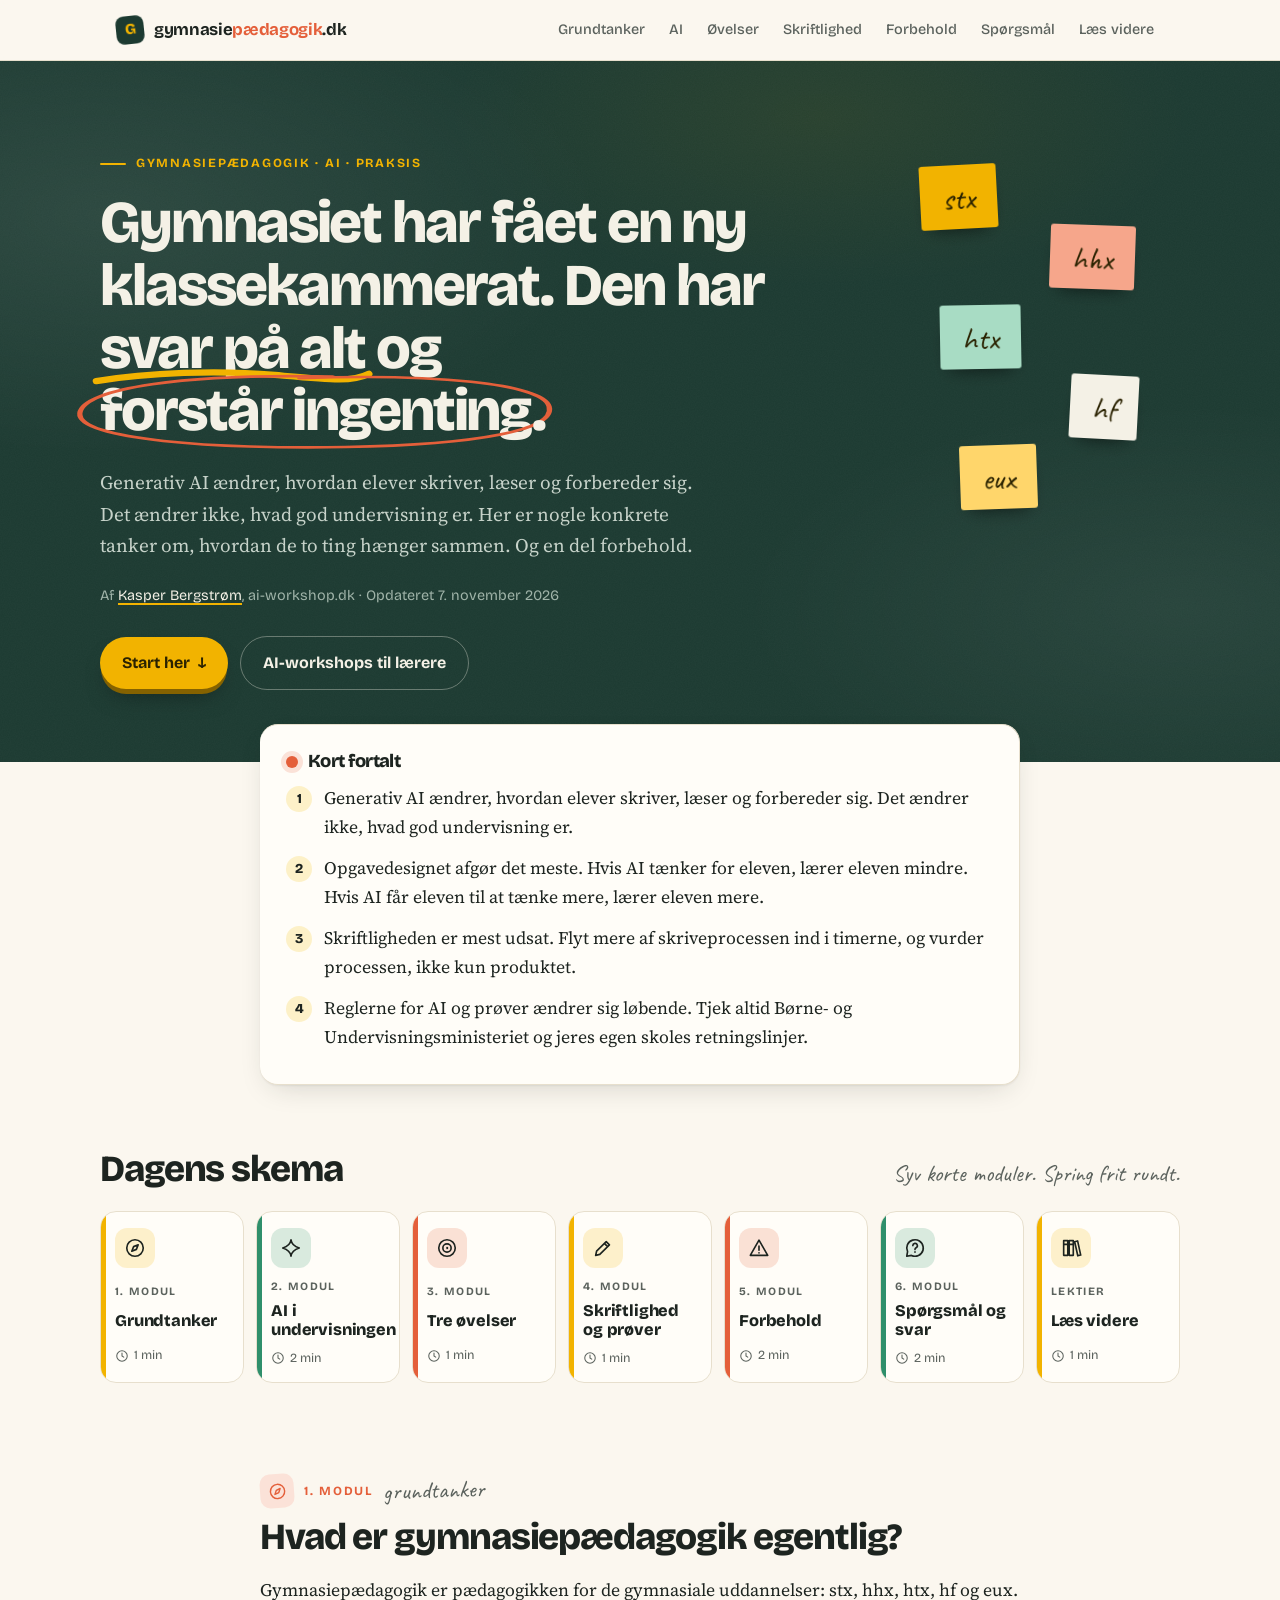
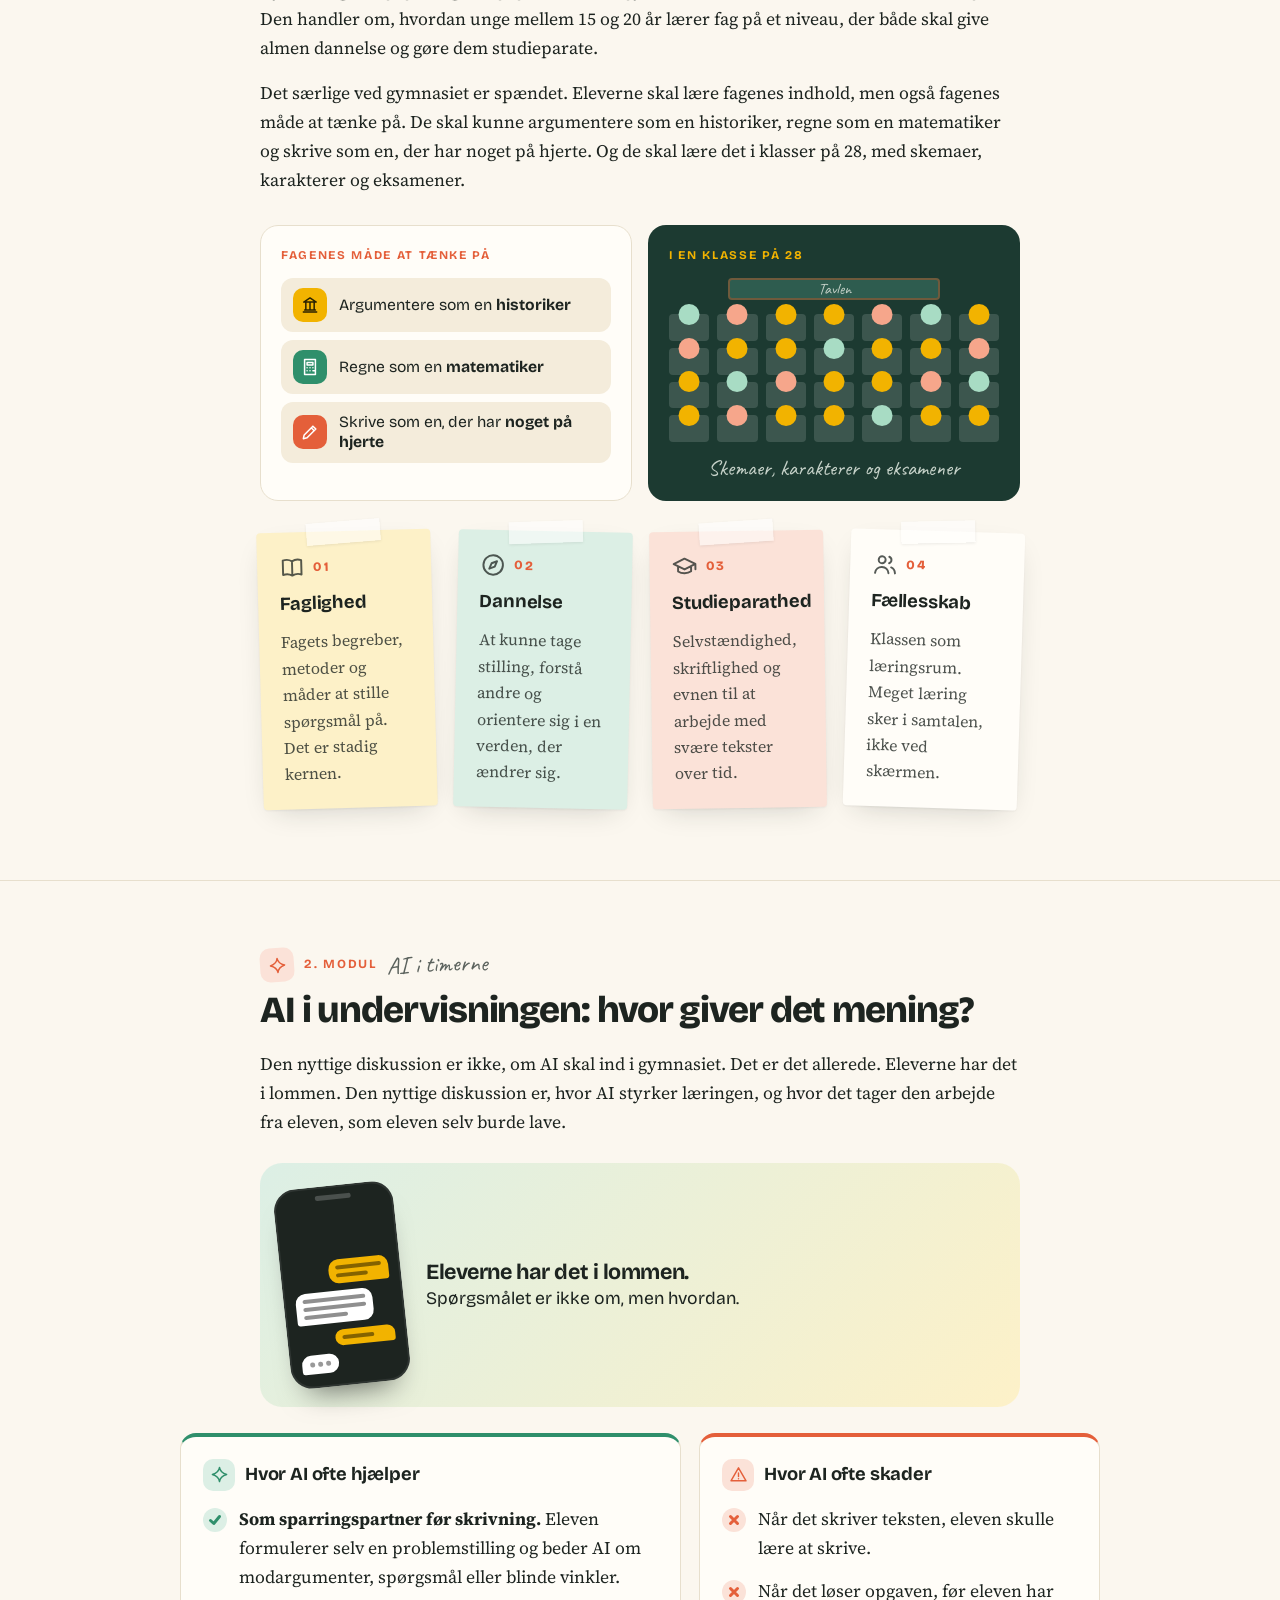
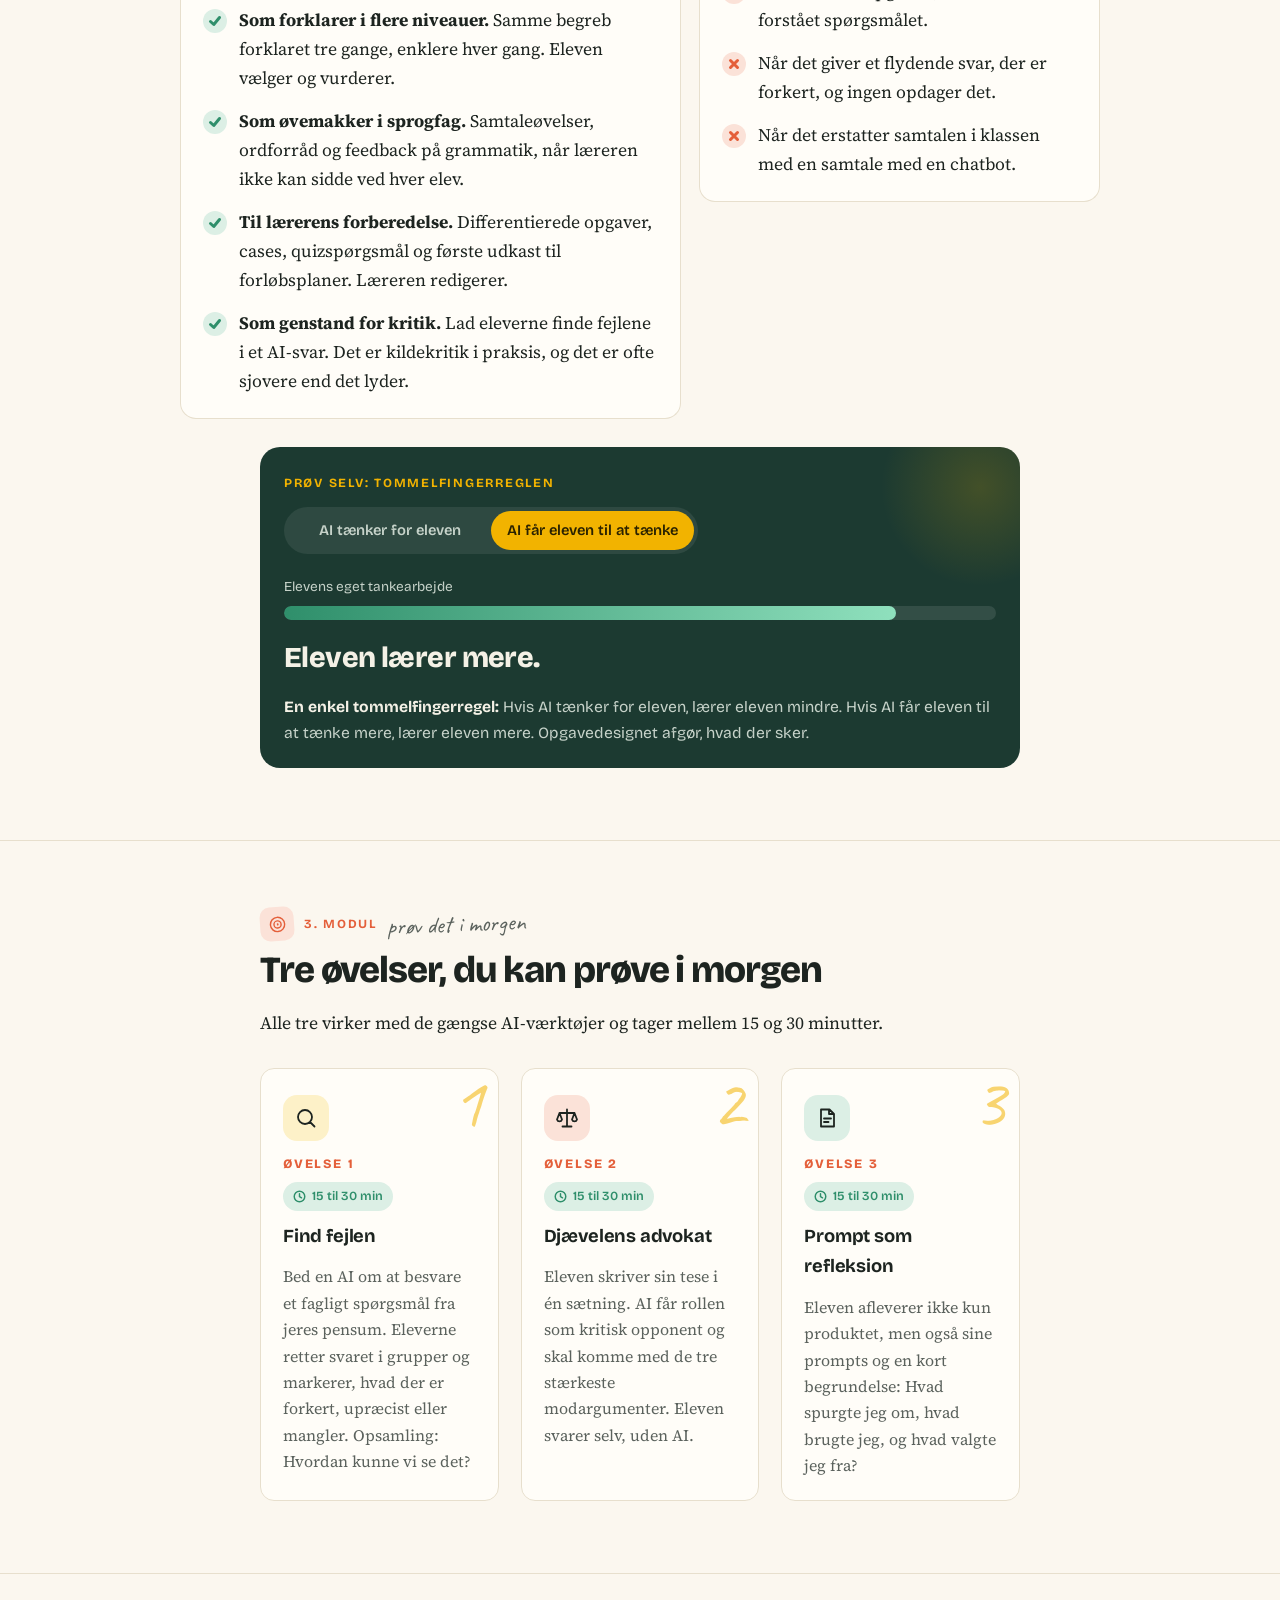
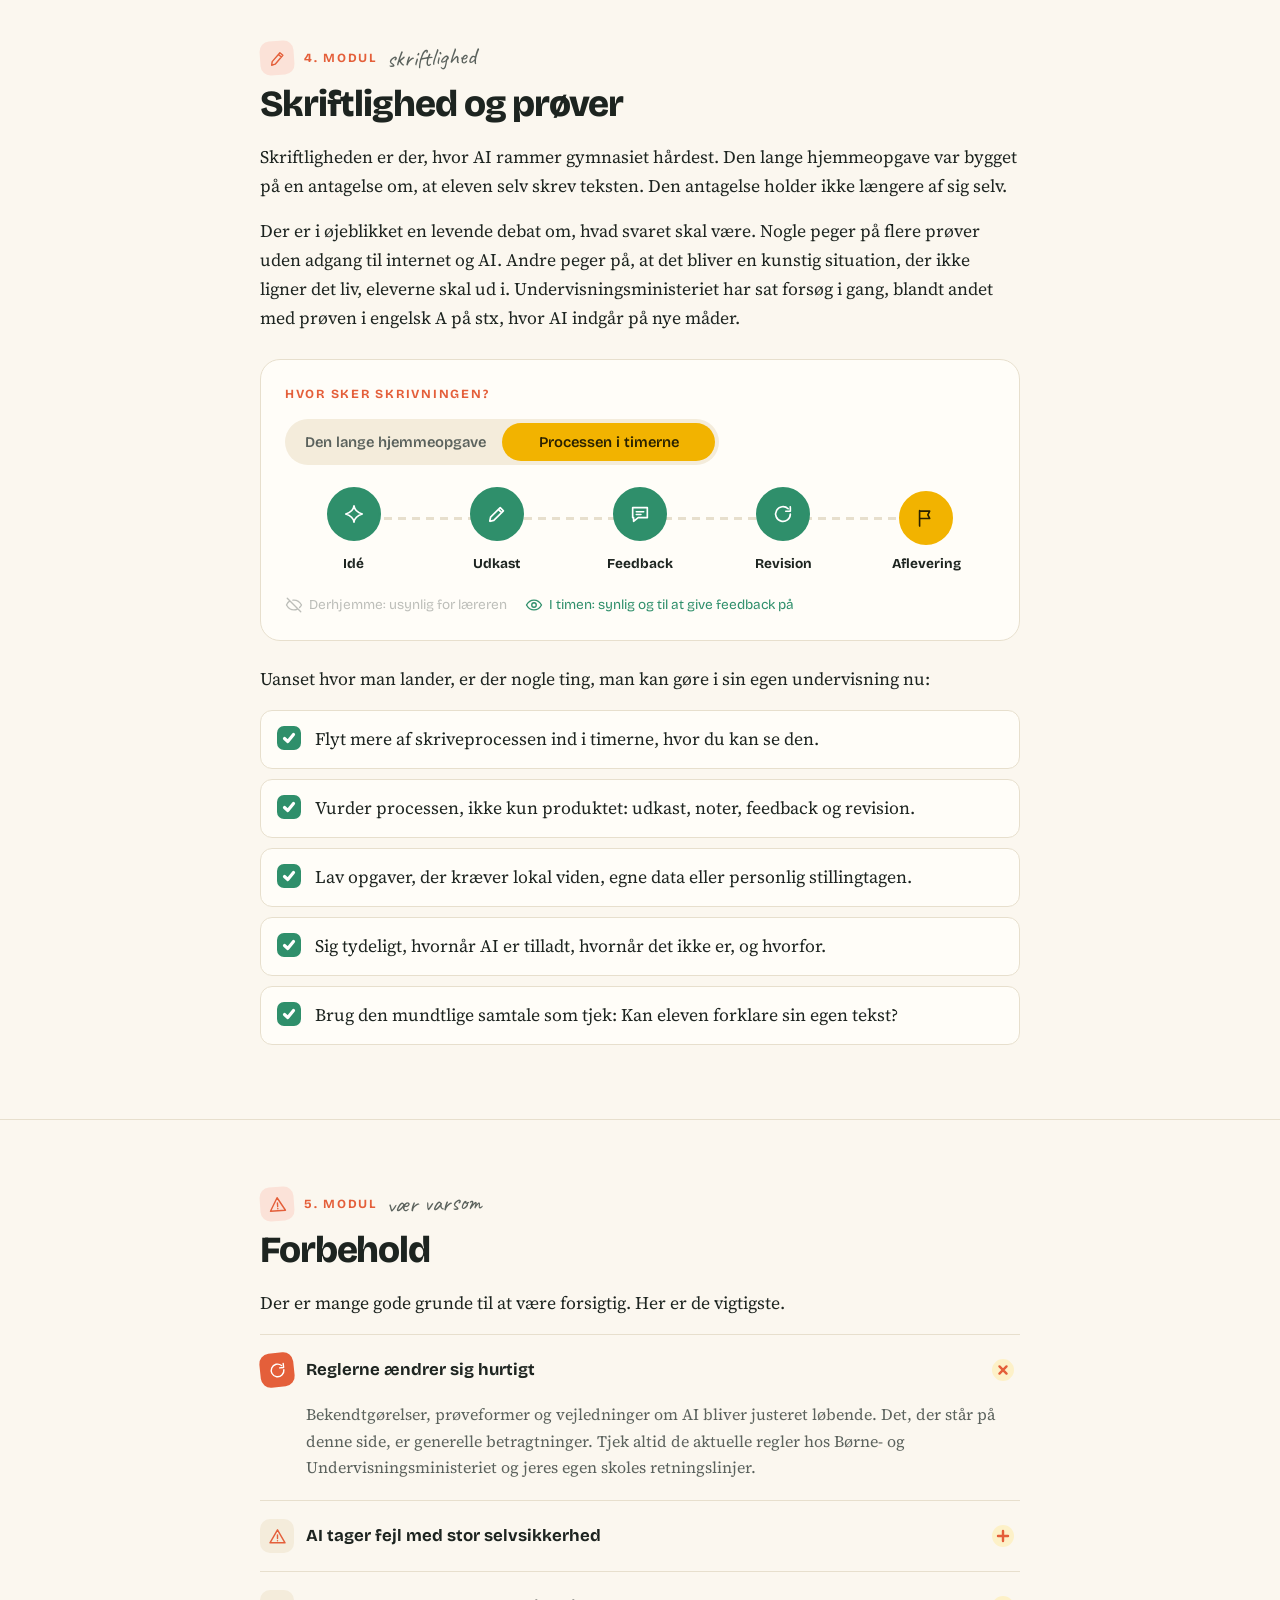
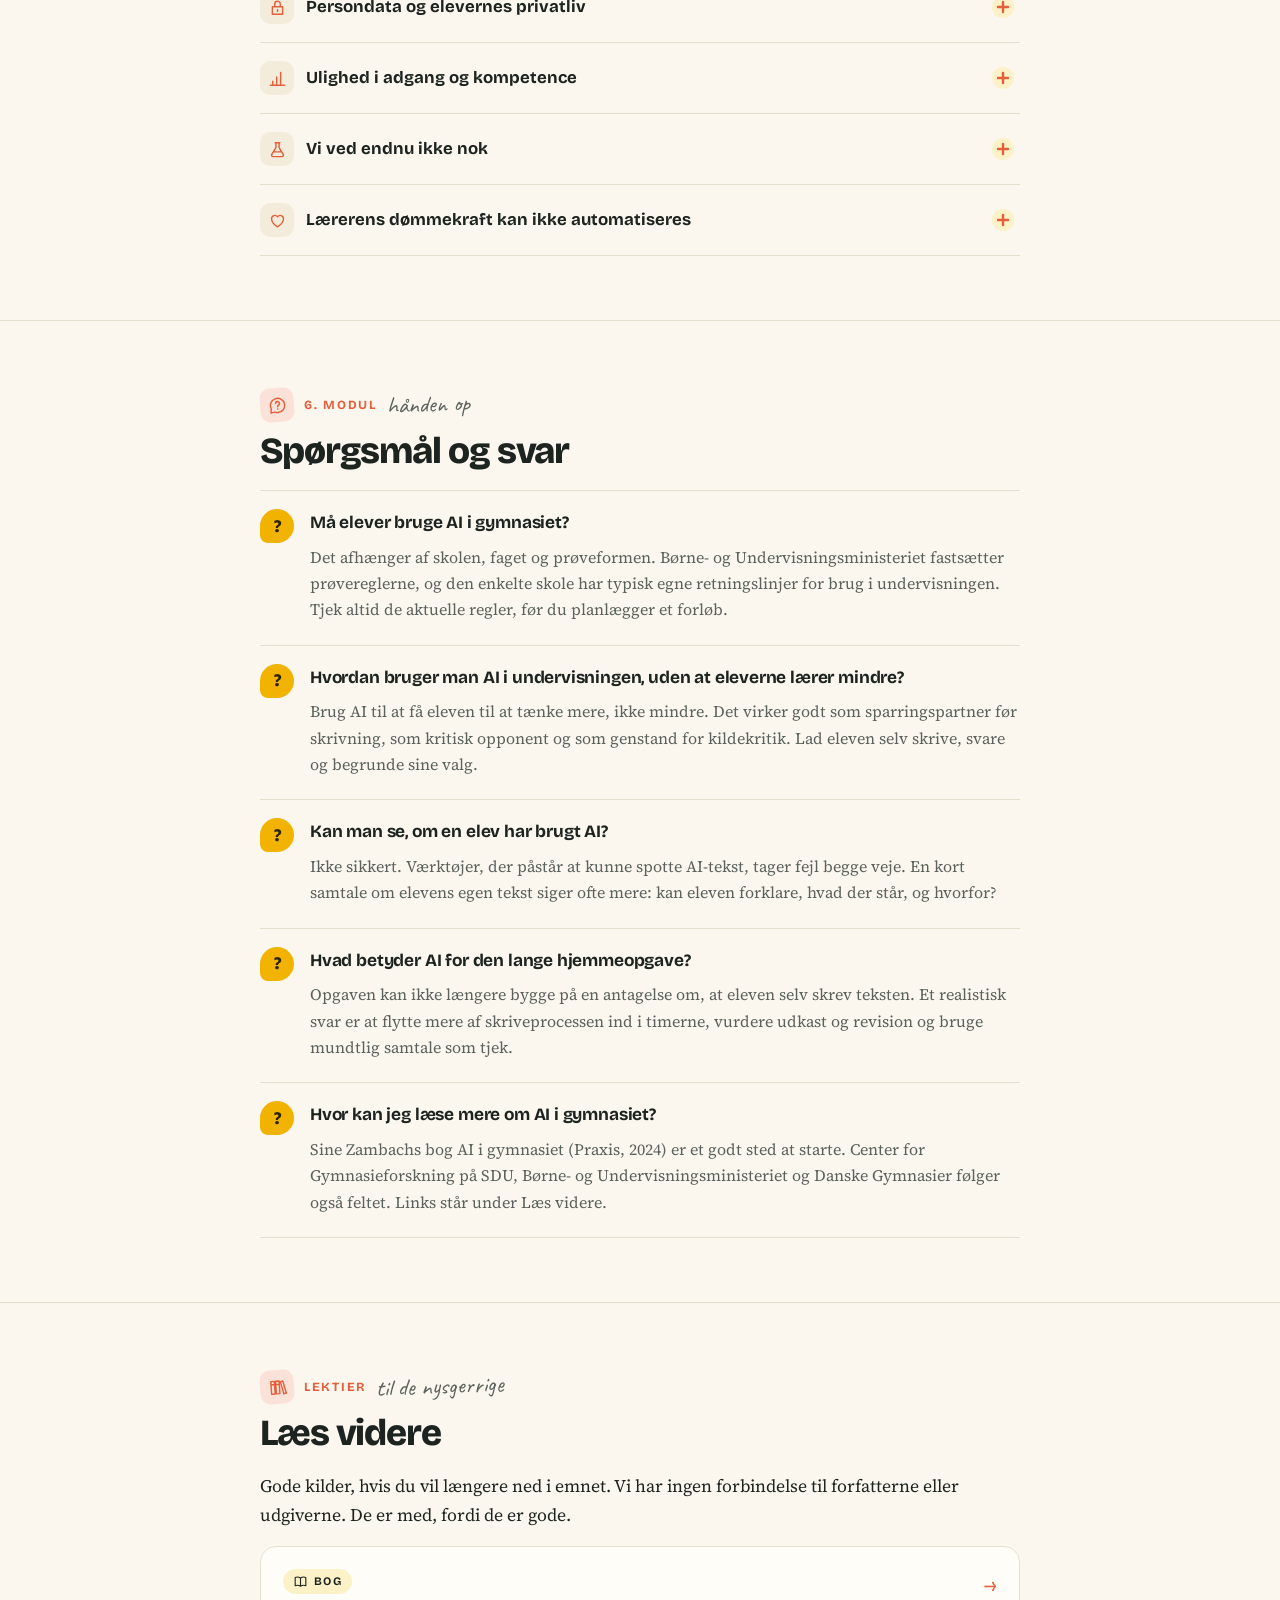
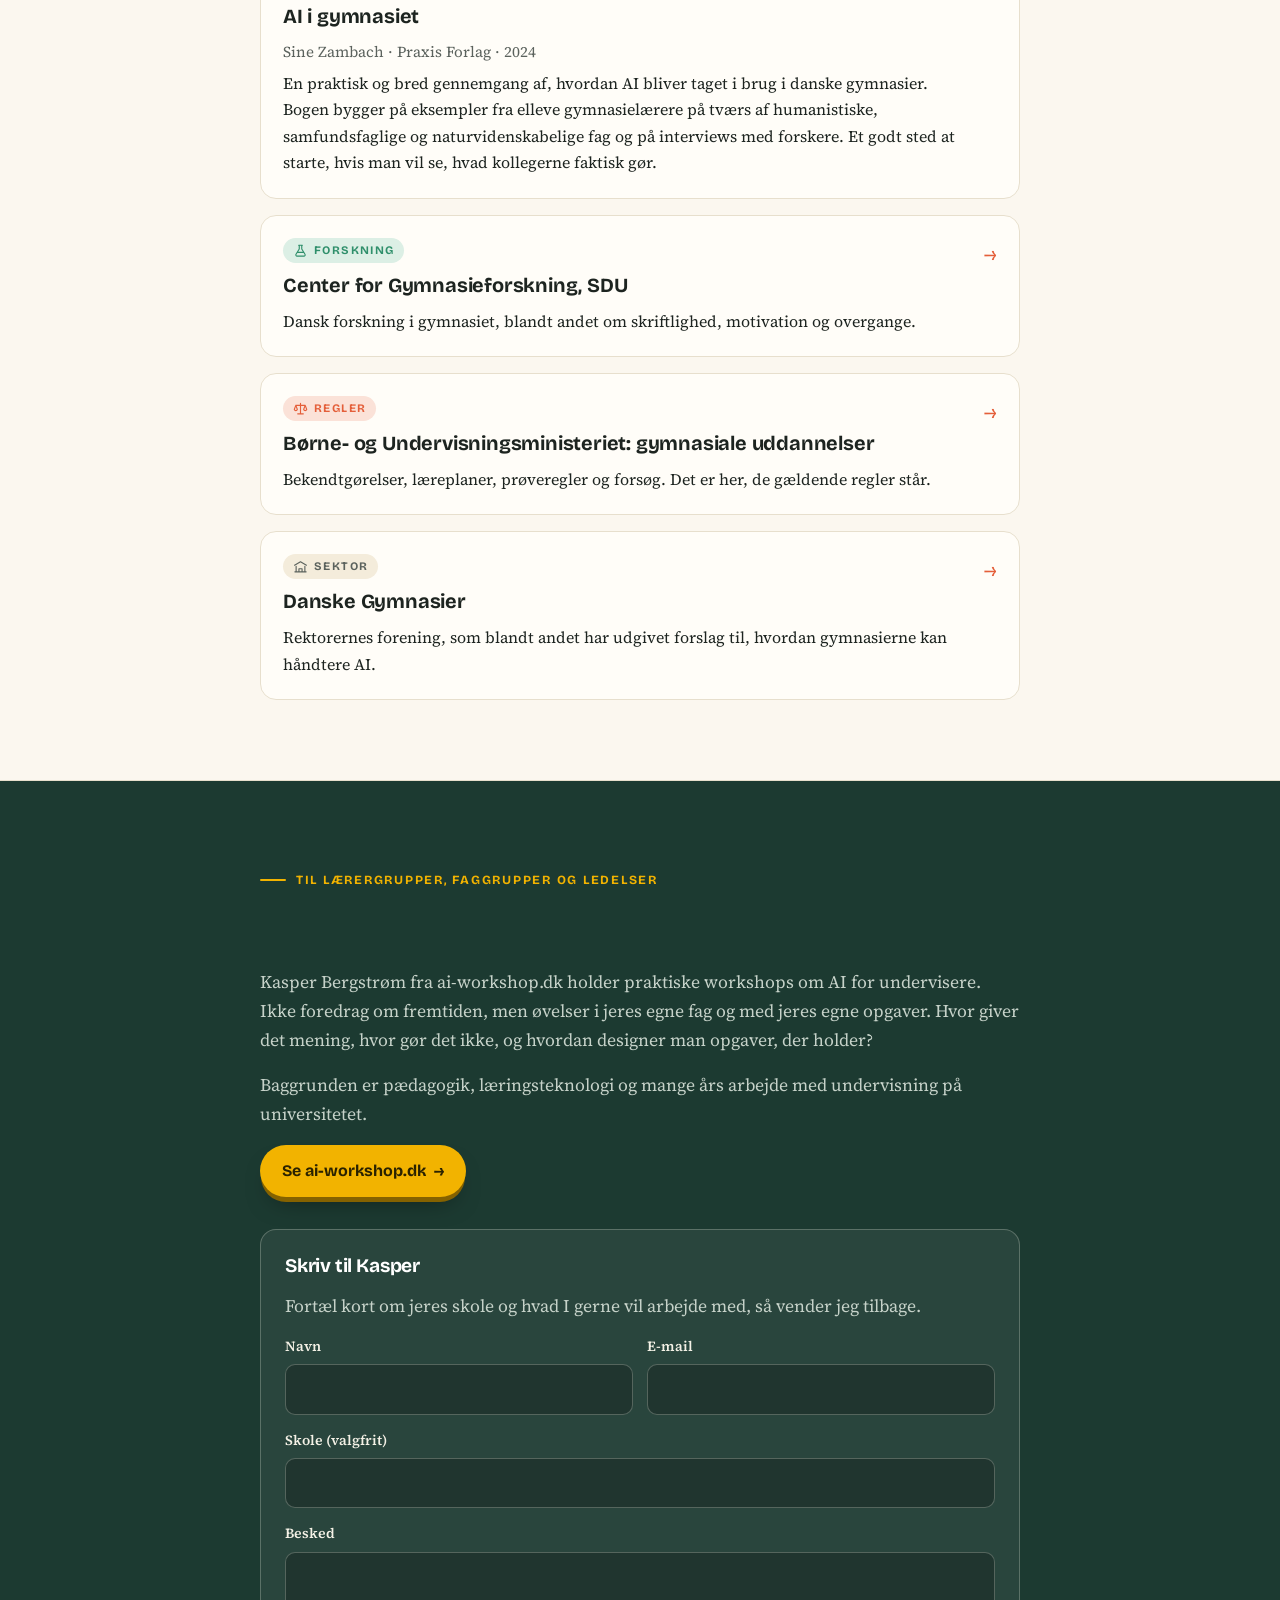
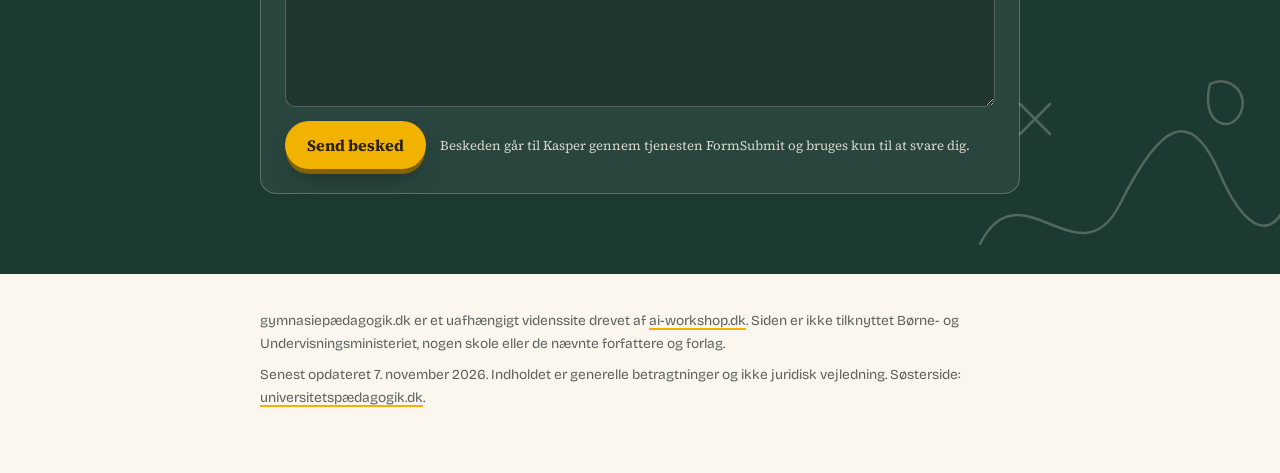
==== commit 4d94fc00: "Kontaktformular via FormSubmit til kasper@ai-workshop.dk Co-Authored-By: Claude Opus 5.5 <noreply@an" ====
--- a/index.html
+++ b/index.html
@@ -516,6 +516,21 @@
     <p>Kasper Bergstrøm fra ai-workshop.dk holder praktiske workshops om AI for undervisere. Ikke foredrag om fremtiden, men øvelser i jeres egne fag og med jeres egne opgaver. Hvor giver det mening, hvor gør det ikke, og hvordan designer man opgaver, der holder?</p>
     <p>Baggrunden er pædagogik, læringsteknologi og mange års arbejde med undervisning på universitetet.</p>
     <a class="btn" href="https://ai-workshop.dk">Se ai-workshop.dk <span class="arr" aria-hidden="true">→</span></a>
+    <form class="kf" id="kontaktformular" action="https://formsubmit.co/kasper@ai-workshop.dk" method="POST">
+      <input type="hidden" name="_subject" value="Ny besked fra gymnasiepædagogik.dk">
+      <input type="hidden" name="_next" value="https://xn--gymnasiepdagogik-2ob.dk/?tak=1#kontaktformular">
+      <input type="hidden" name="_template" value="table">
+      <input type="text" name="_honey" class="kf-honning" tabindex="-1" autocomplete="off" aria-hidden="true">
+      <h3>Skriv til Kasper</h3><p class="kf-intro" style="margin:0">Fortæl kort om jeres skole og hvad I gerne vil arbejde med, så vender jeg tilbage.</p>
+      <div class="kf-to">
+        <label for="kf-navn">Navn<input id="kf-navn" name="navn" required autocomplete="name"></label>
+        <label for="kf-mail">E-mail<input id="kf-mail" name="email" type="email" required autocomplete="email"></label>
+      </div>
+      <label for="kf-org">Skole (valgfrit)<input id="kf-org" name="organisation" autocomplete="organization"></label>
+      <label for="kf-besked">Besked<textarea id="kf-besked" name="besked" rows="5" required></textarea></label>
+      <div class="kf-raekke"><button class="btn" type="submit">Send besked</button><p class="kf-note">Beskeden går til Kasper gennem tjenesten FormSubmit og bruges kun til at svare dig.</p></div>
+      <p class="kf-tak" id="kf-tak" role="status" hidden>Tak for din besked. Kasper vender tilbage hurtigst muligt.</p>
+    </form>
   </div>
 </section>
 
@@ -530,5 +545,8 @@
 
 <button class="totop" type="button" aria-label="Til toppen"><svg viewBox="0 0 24 24" aria-hidden="true"><path d="M12 19V5M5 12l7-7 7 7" fill="none" stroke="currentColor" stroke-width="2.6" stroke-linecap="round" stroke-linejoin="round"/></svg></button>
 
+<script>
+if (/[?&]tak=1/.test(location.search)) { var t = document.getElementById('kf-tak'); if (t) t.hidden = false; }
+</script>
 </body>
 </html>
--- a/style.css
+++ b/style.css
@@ -509,3 +509,21 @@
   .lesson:last-child { grid-column: span 2; }
   .l-title { font-size: .95rem; }
 }
+
+/* Kontaktformular (FormSubmit til kasper@ai-workshop.dk) */
+.kf{position:relative;display:grid;gap:14px;margin-top:32px;padding:24px;border-radius:var(--kf-radius);background:var(--kf-bg);border:1px solid var(--kf-line);color:var(--kf-ink);text-align:left;box-sizing:border-box}
+.kf *{box-sizing:border-box}
+.kf h3{margin:0;font-size:1.2rem;line-height:1.25;color:var(--kf-ink)}
+.kf .kf-to{display:grid;grid-template-columns:repeat(2,minmax(0,1fr));gap:14px}
+@media (max-width:560px){.kf .kf-to{grid-template-columns:1fr}}
+.kf label{display:flex;flex-direction:column;gap:6px;font-size:.88rem;font-weight:600;color:var(--kf-label);min-width:0}
+.kf input,.kf textarea{font:inherit;font-size:16px;font-weight:400;color:var(--kf-field-ink);background:var(--kf-field-bg);border:1px solid var(--kf-line);border-radius:10px;padding:11px 13px;width:100%;margin:0}
+.kf textarea{min-height:130px;resize:vertical}
+.kf input:focus-visible,.kf textarea:focus-visible{outline:2px solid var(--kf-accent);outline-offset:1px}
+.kf .kf-raekke{display:flex;align-items:center;gap:14px;flex-wrap:wrap}
+.kf .kf-raekke button{font-family:inherit;cursor:pointer;border:0;margin:0}
+.kf .kf-note{flex:1;min-width:200px;margin:0;font-size:.82rem;color:var(--kf-label);opacity:.85}
+.kf .kf-note a{color:inherit}
+.kf .kf-honning{position:absolute;left:-9999px;width:1px;height:1px;opacity:0}
+.kf .kf-tak{margin:0;padding:12px 14px;border-radius:10px;background:var(--kf-tak-bg);color:var(--kf-tak-ink);font-weight:600}
+.kf{--kf-radius:16px;--kf-bg:rgba(255,255,255,.06);--kf-line:rgba(244,241,230,.25);--kf-ink:#fff;--kf-label:var(--chalk);--kf-field-bg:rgba(0,0,0,.22);--kf-field-ink:#fff;--kf-accent:var(--sun);--kf-tak-bg:var(--sun);--kf-tak-ink:var(--sun-ink)}
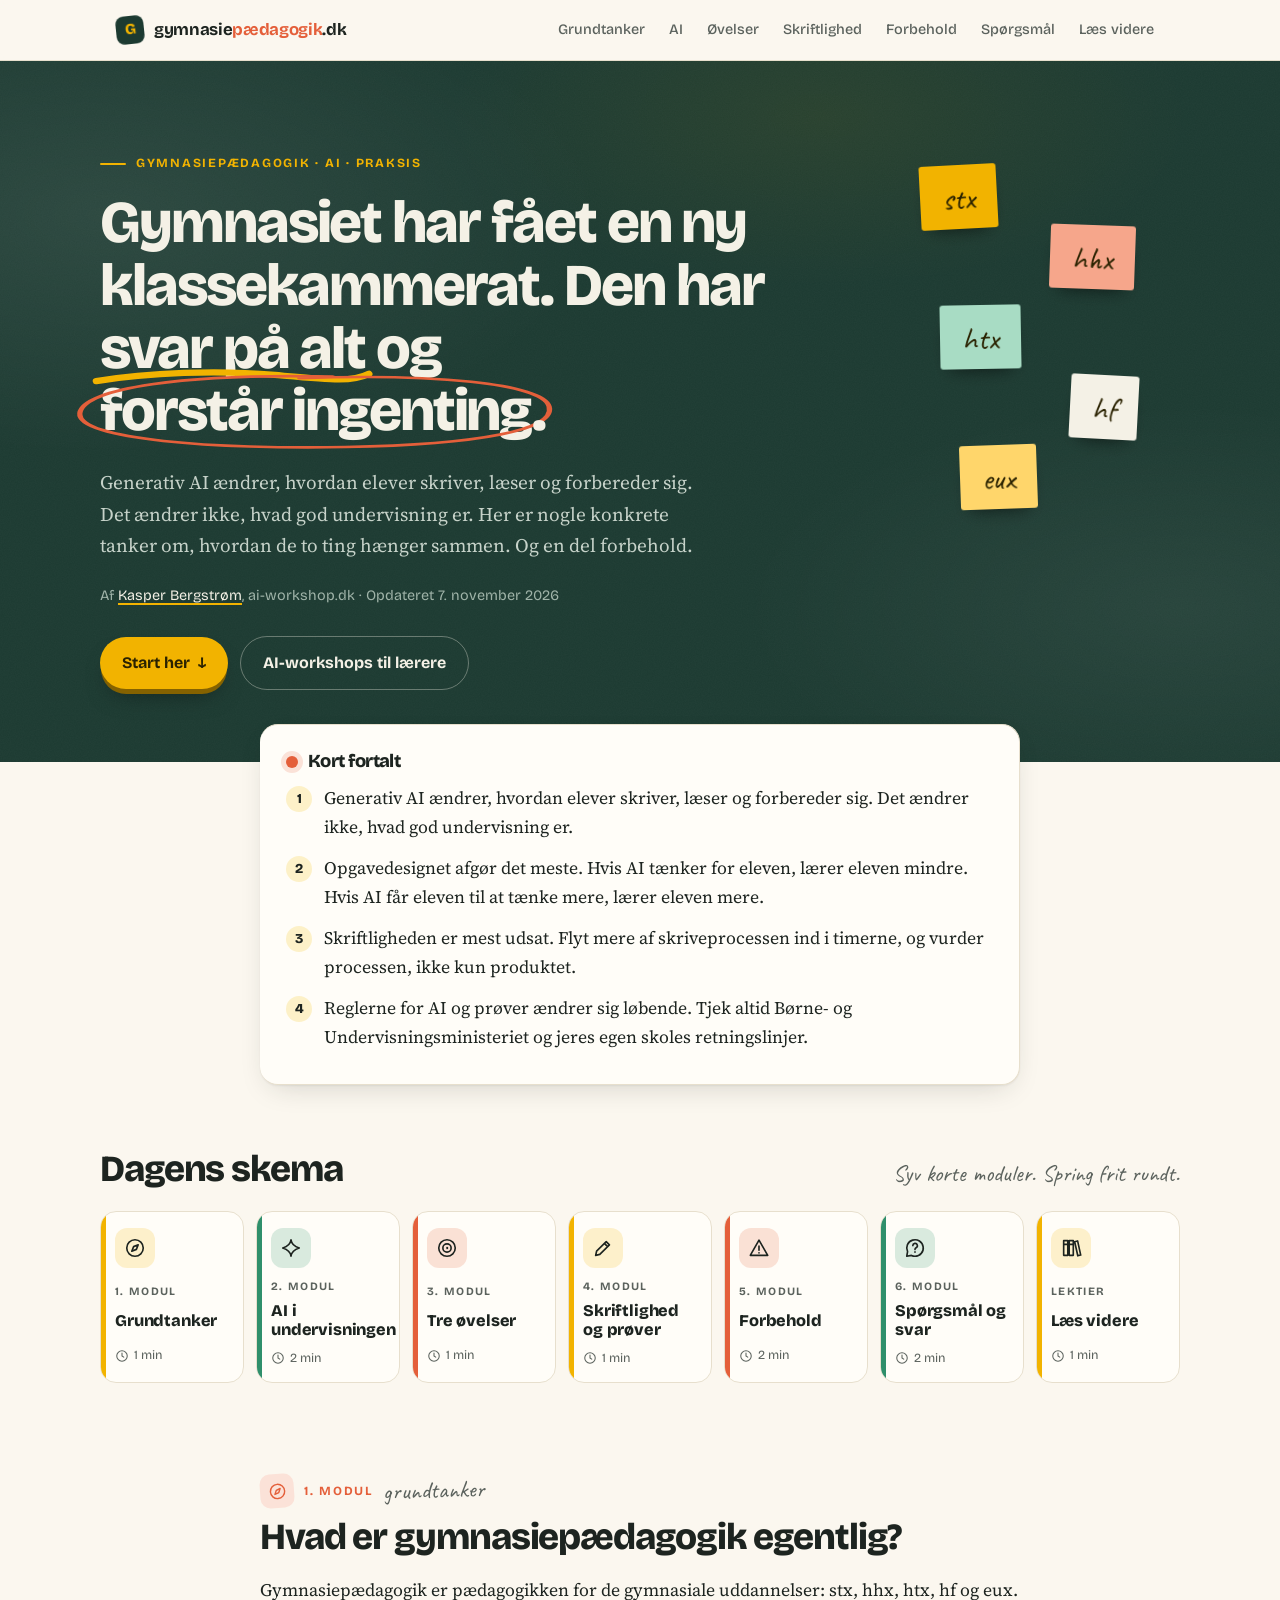
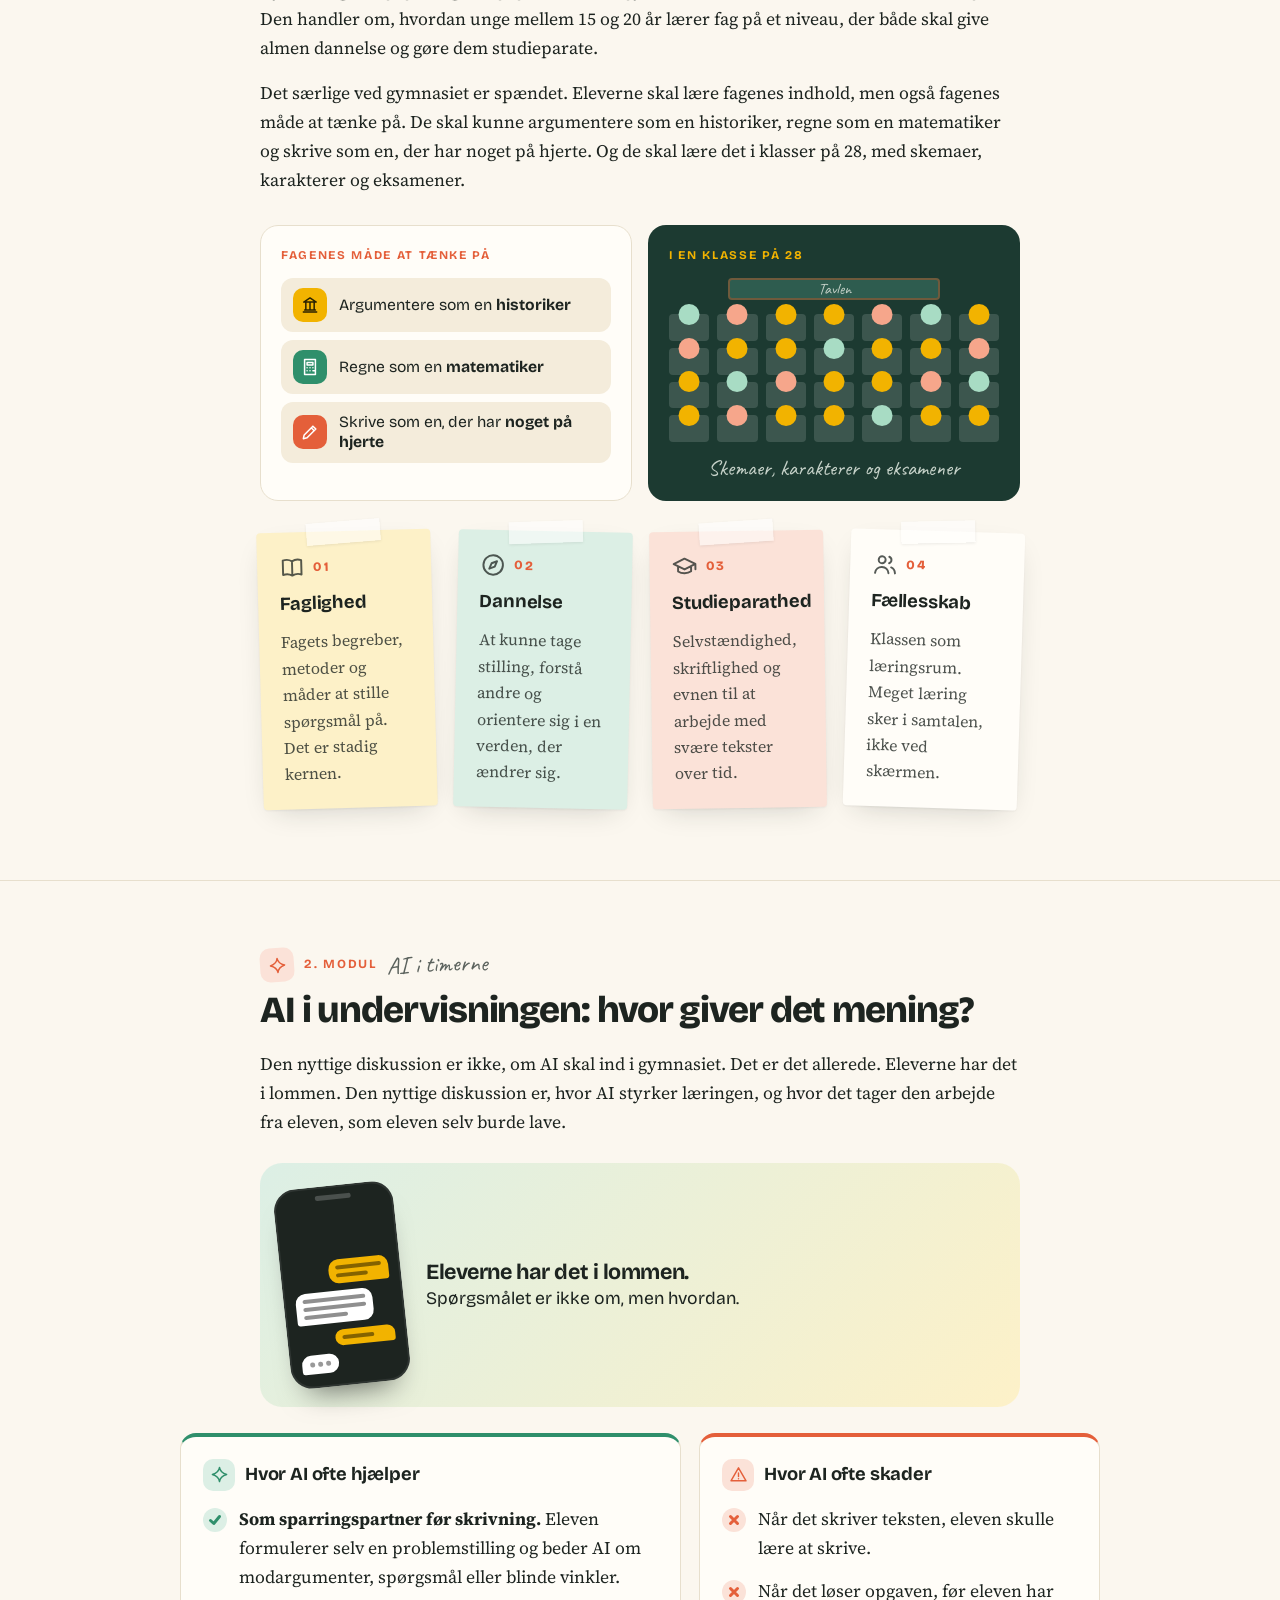
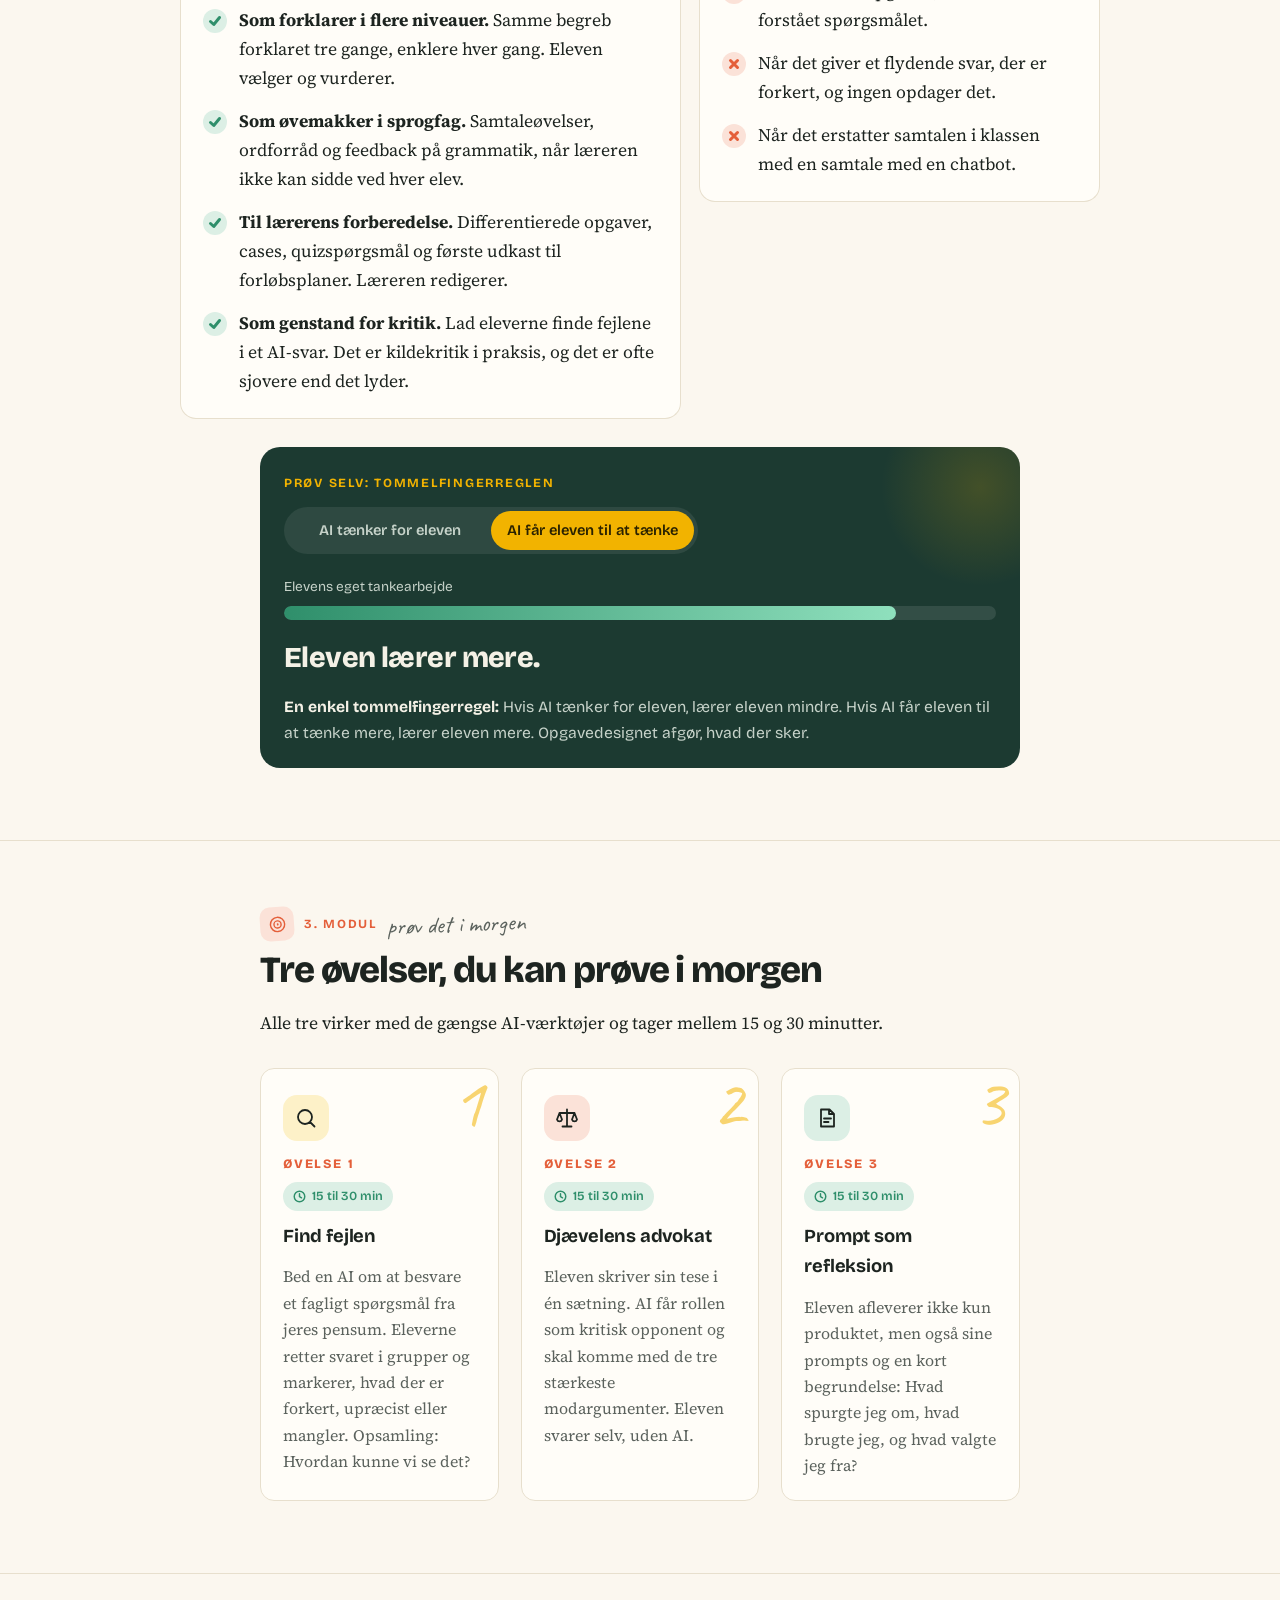
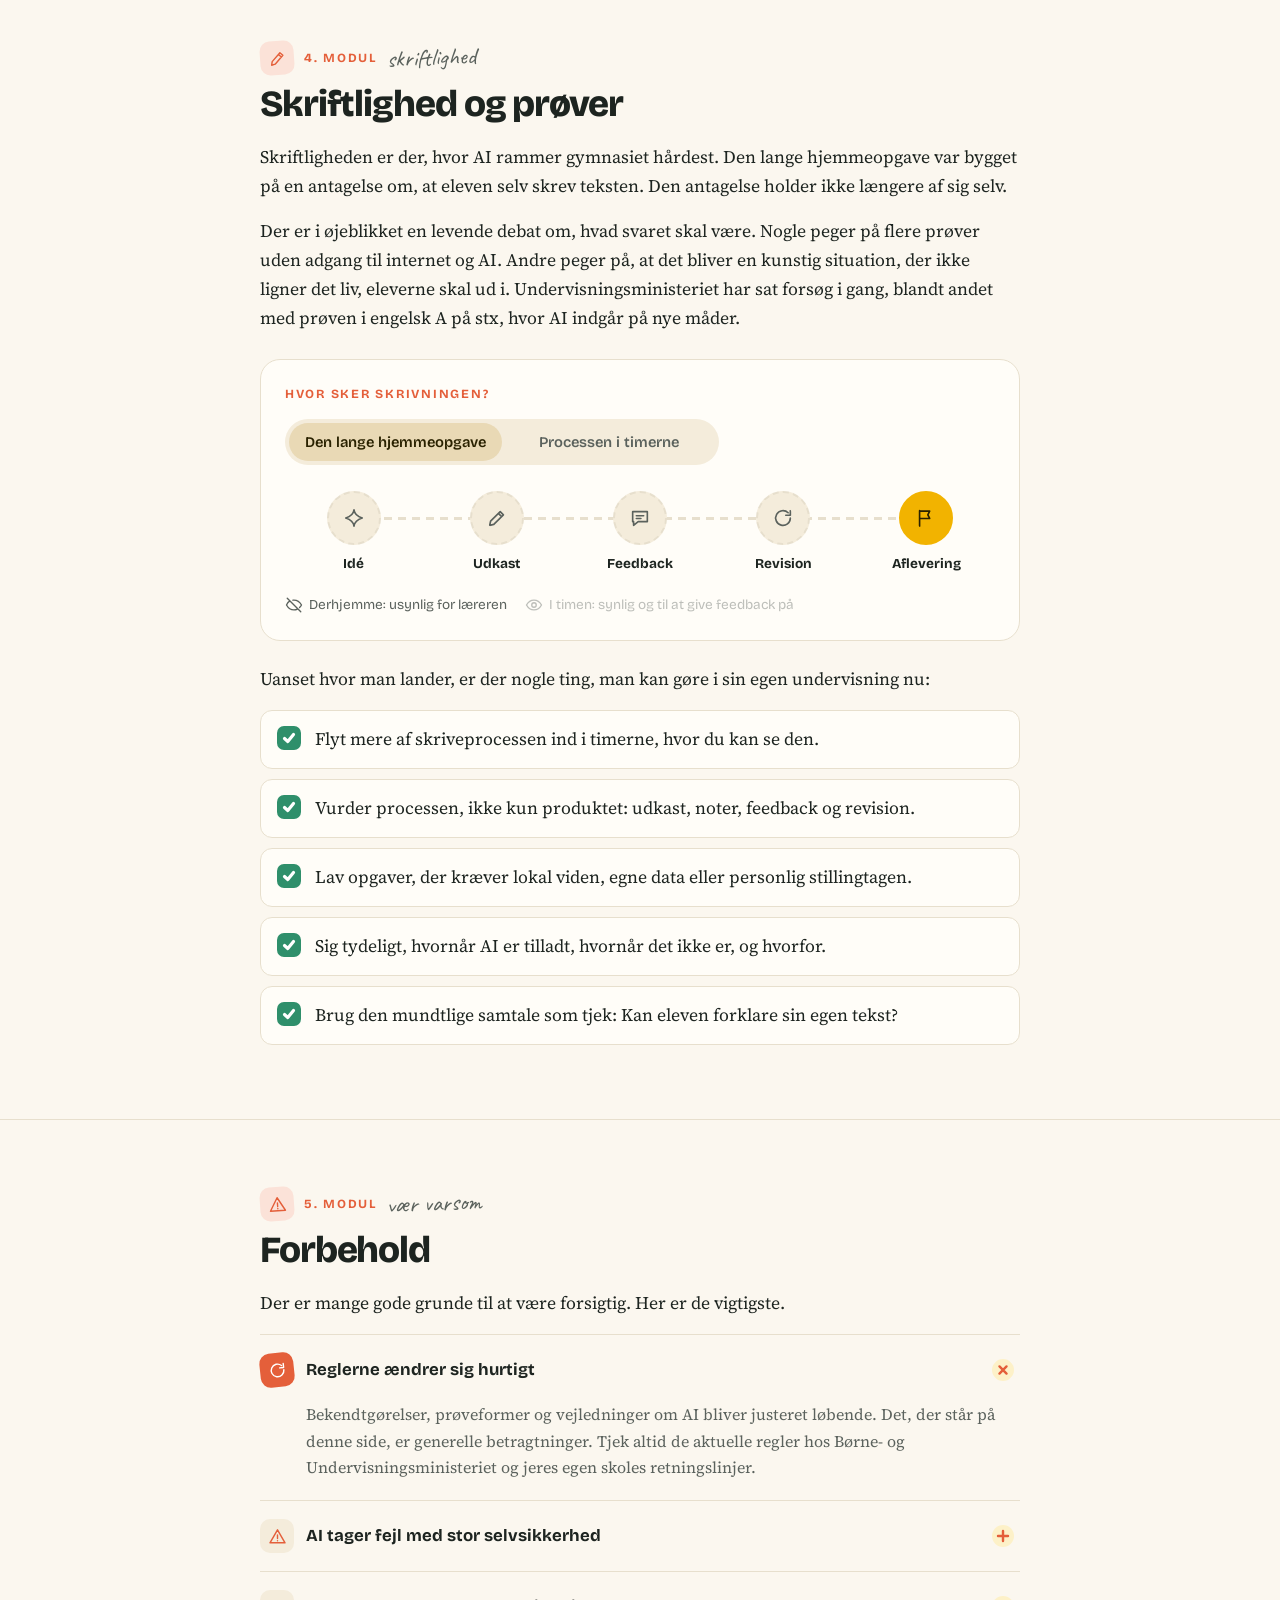
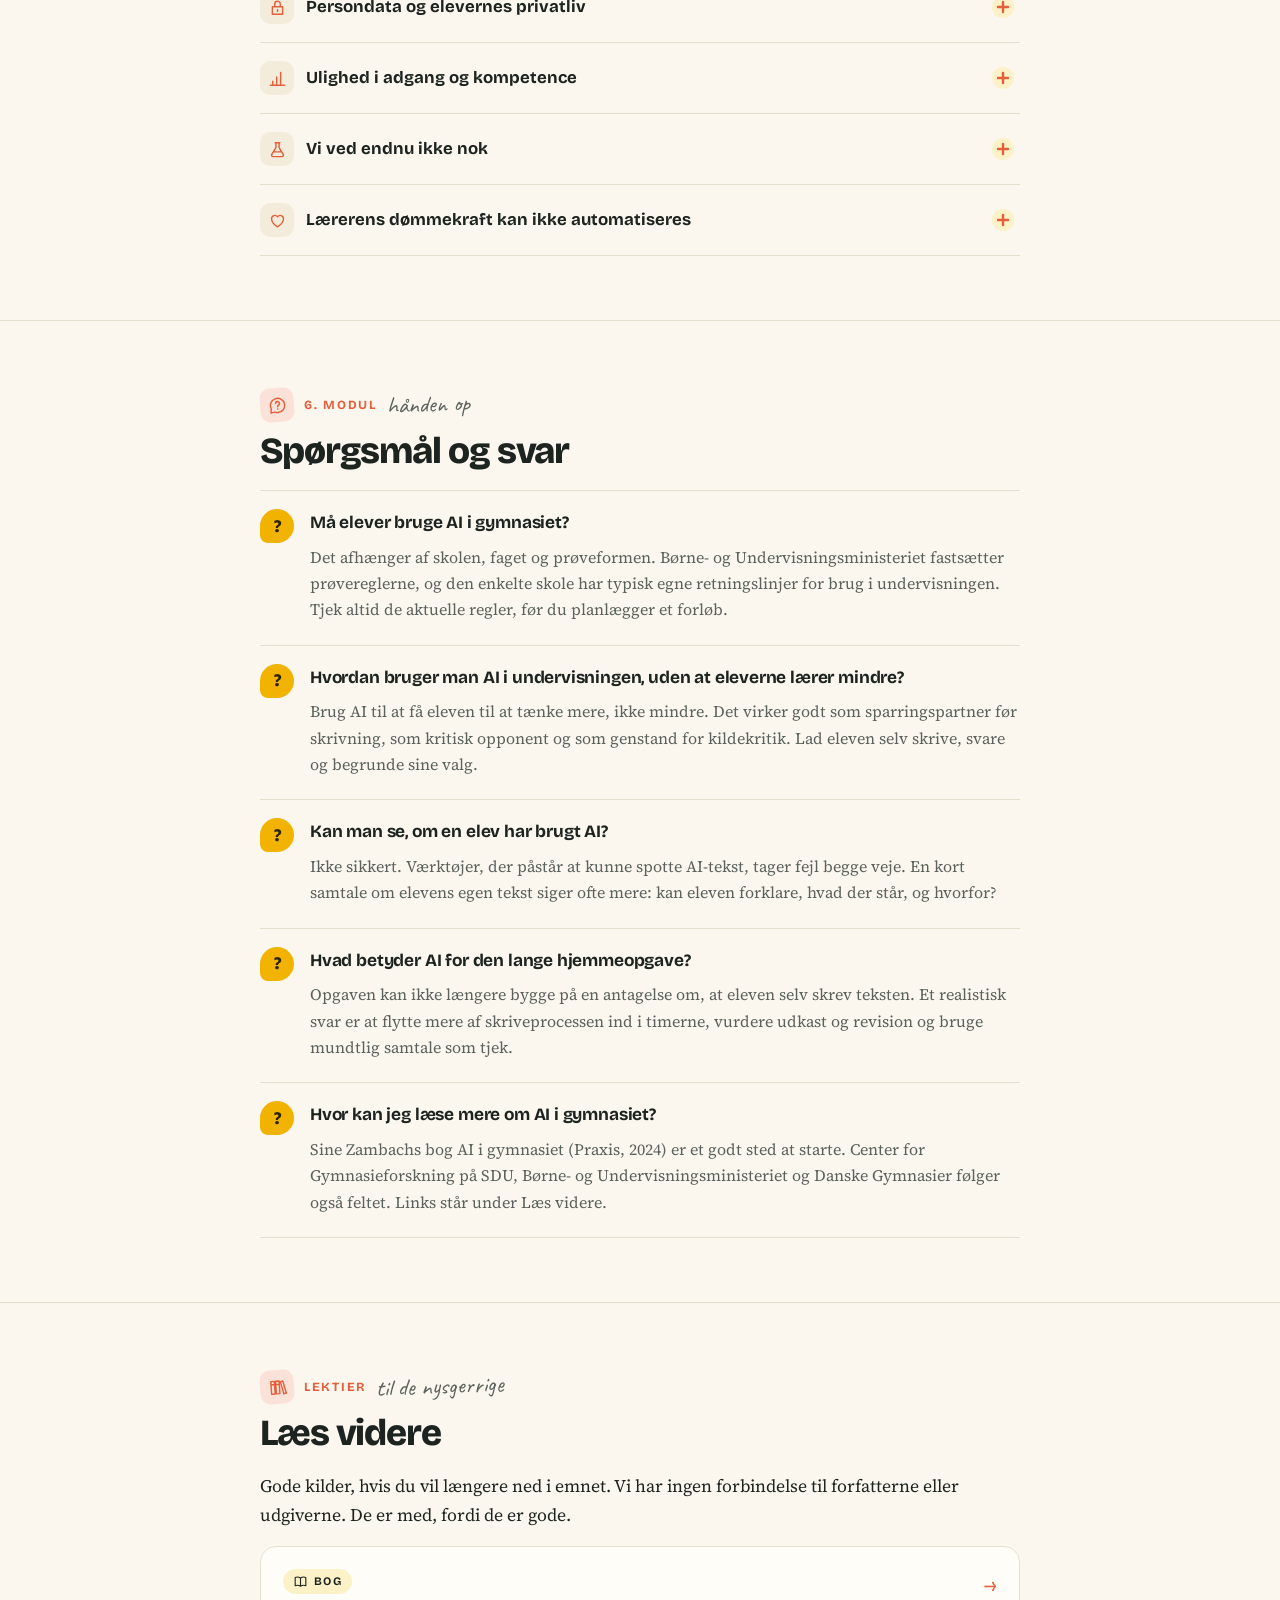
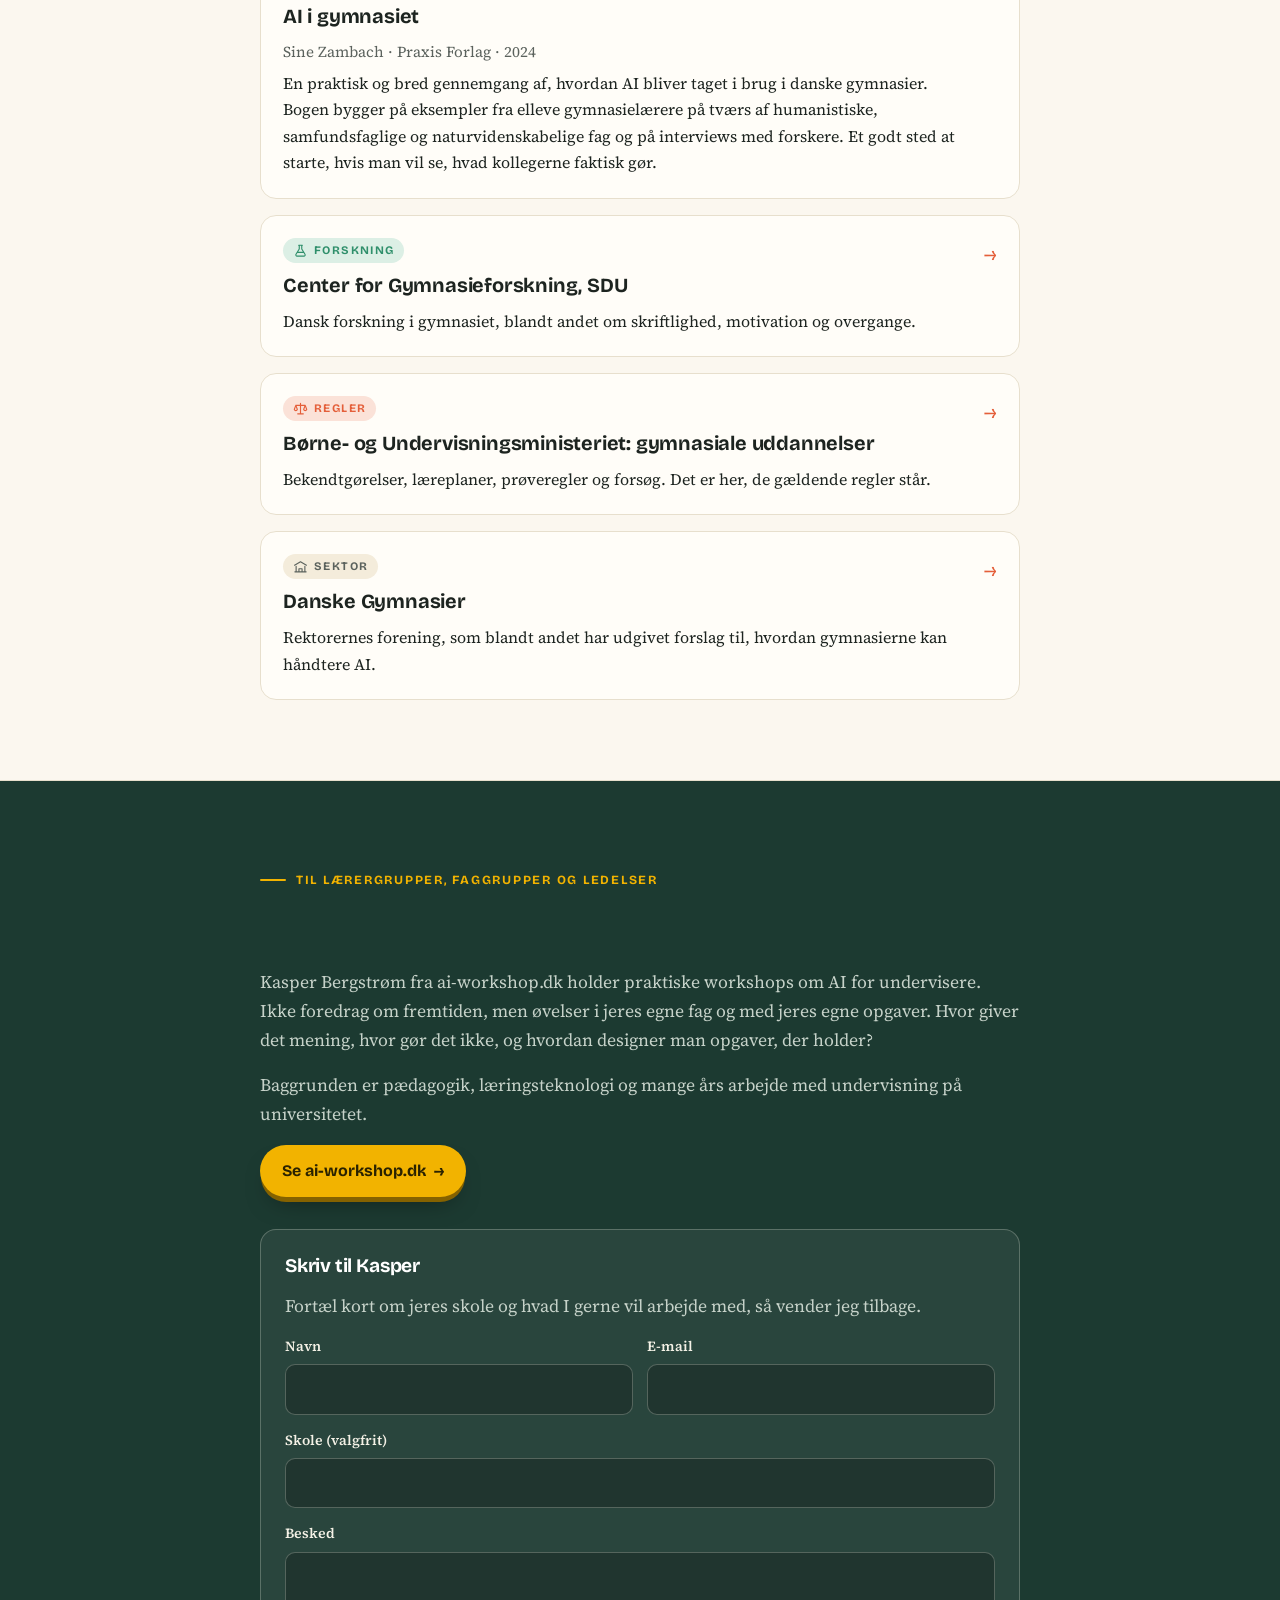
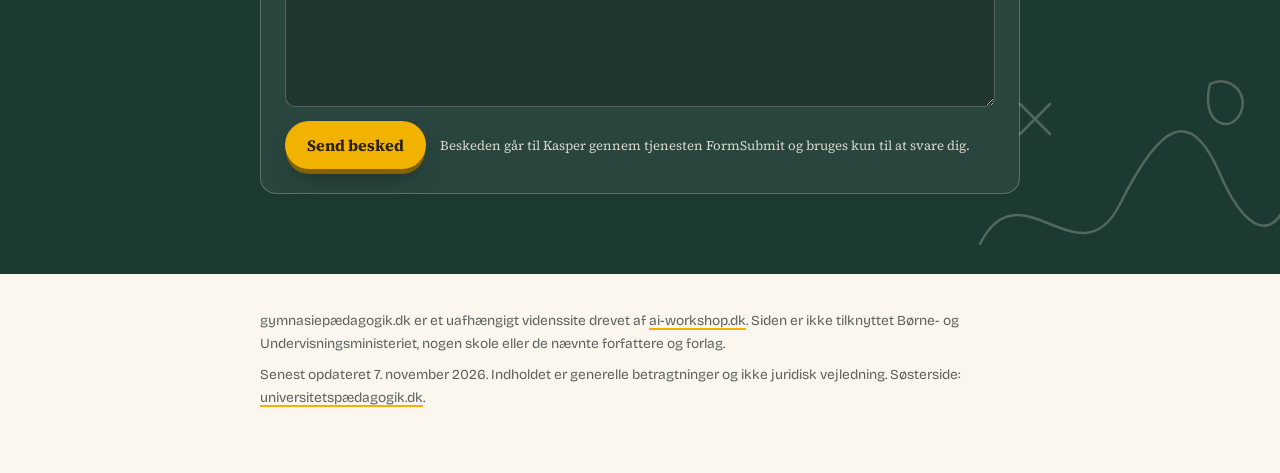
==== commit 7a8fb87c: "Midlertidig test: FormSubmit robotside slået fra Co-Authored-By: Claude Opus 5.5 <noreply@anthropic." ====
--- a/index.html
+++ b/index.html
@@ -517,6 +517,7 @@
     <p>Baggrunden er pædagogik, læringsteknologi og mange års arbejde med undervisning på universitetet.</p>
     <a class="btn" href="https://ai-workshop.dk">Se ai-workshop.dk <span class="arr" aria-hidden="true">→</span></a>
     <form class="kf" id="kontaktformular" action="https://formsubmit.co/kasper@ai-workshop.dk" method="POST">
+    <input type="hidden" name="_captcha" value="false">
       <input type="hidden" name="_subject" value="Ny besked fra gymnasiepædagogik.dk">
       <input type="hidden" name="_next" value="https://xn--gymnasiepdagogik-2ob.dk/?tak=1#kontaktformular">
       <input type="hidden" name="_template" value="table">
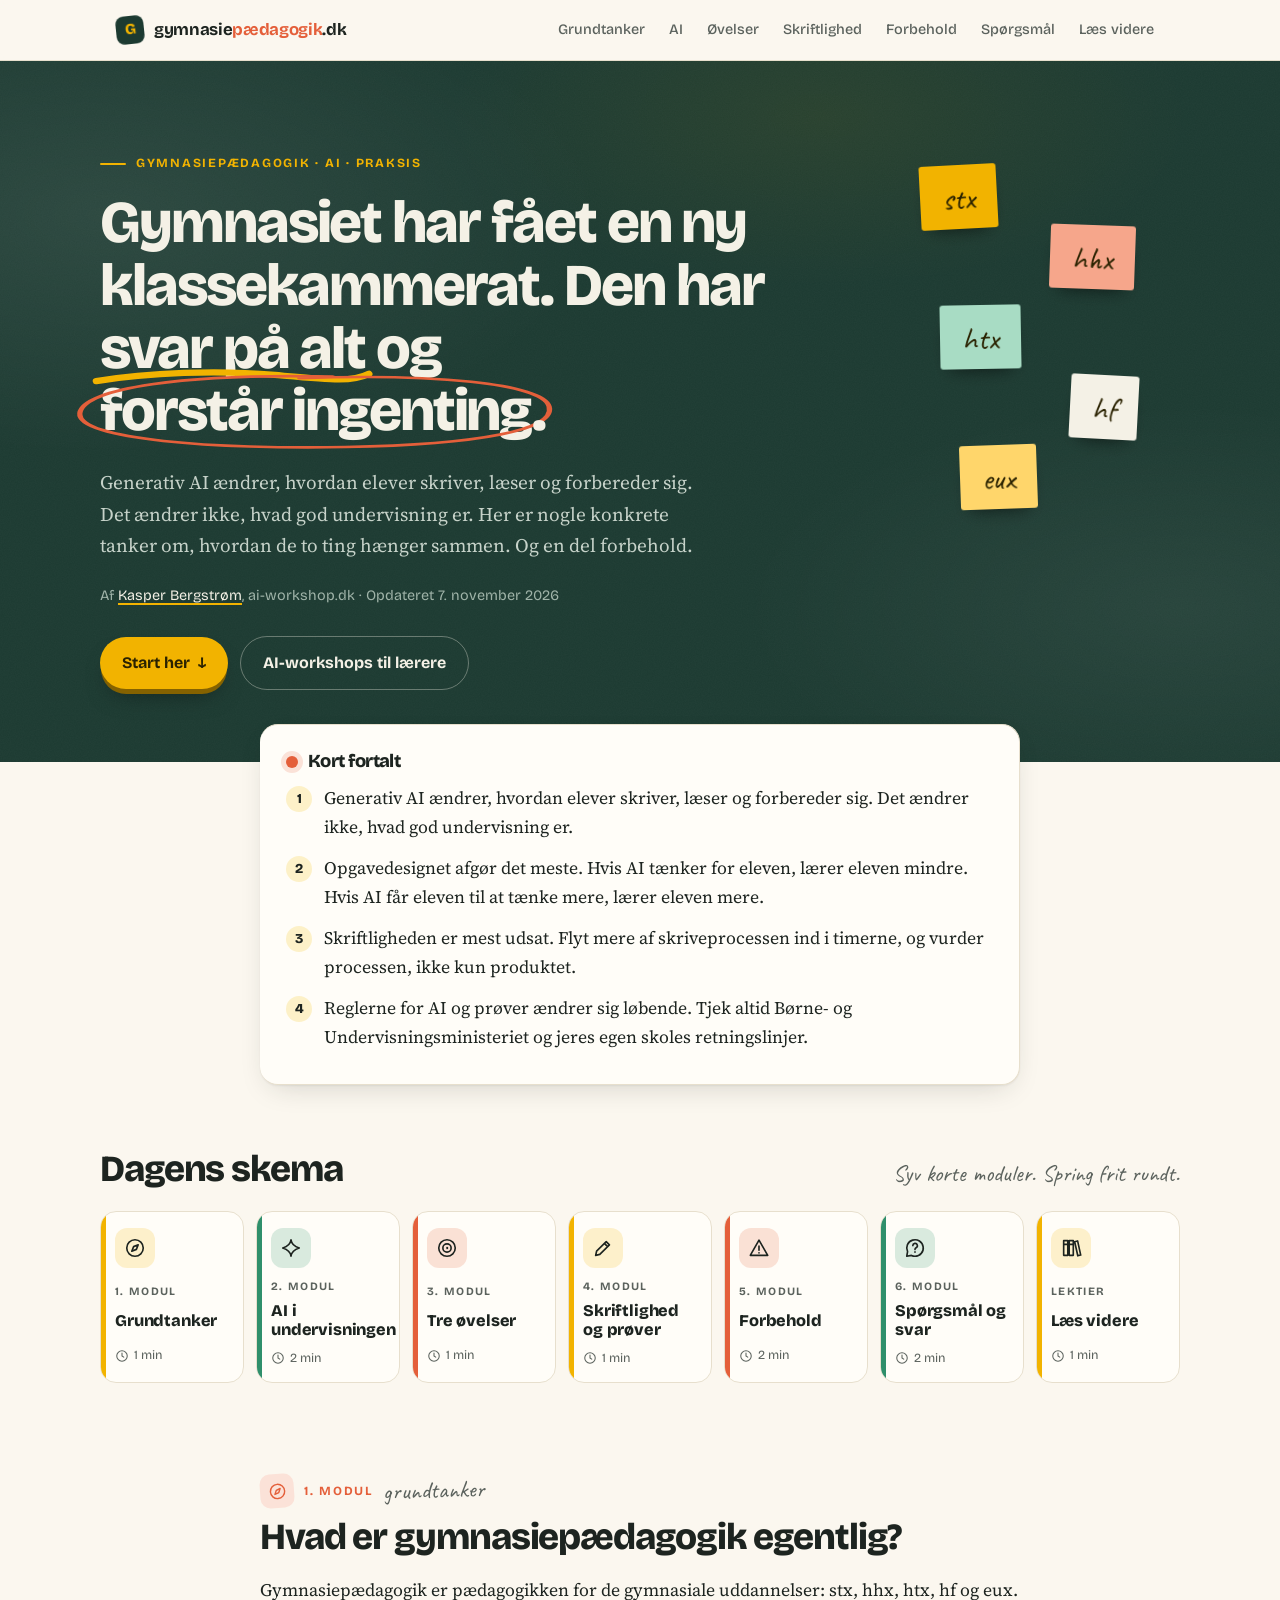
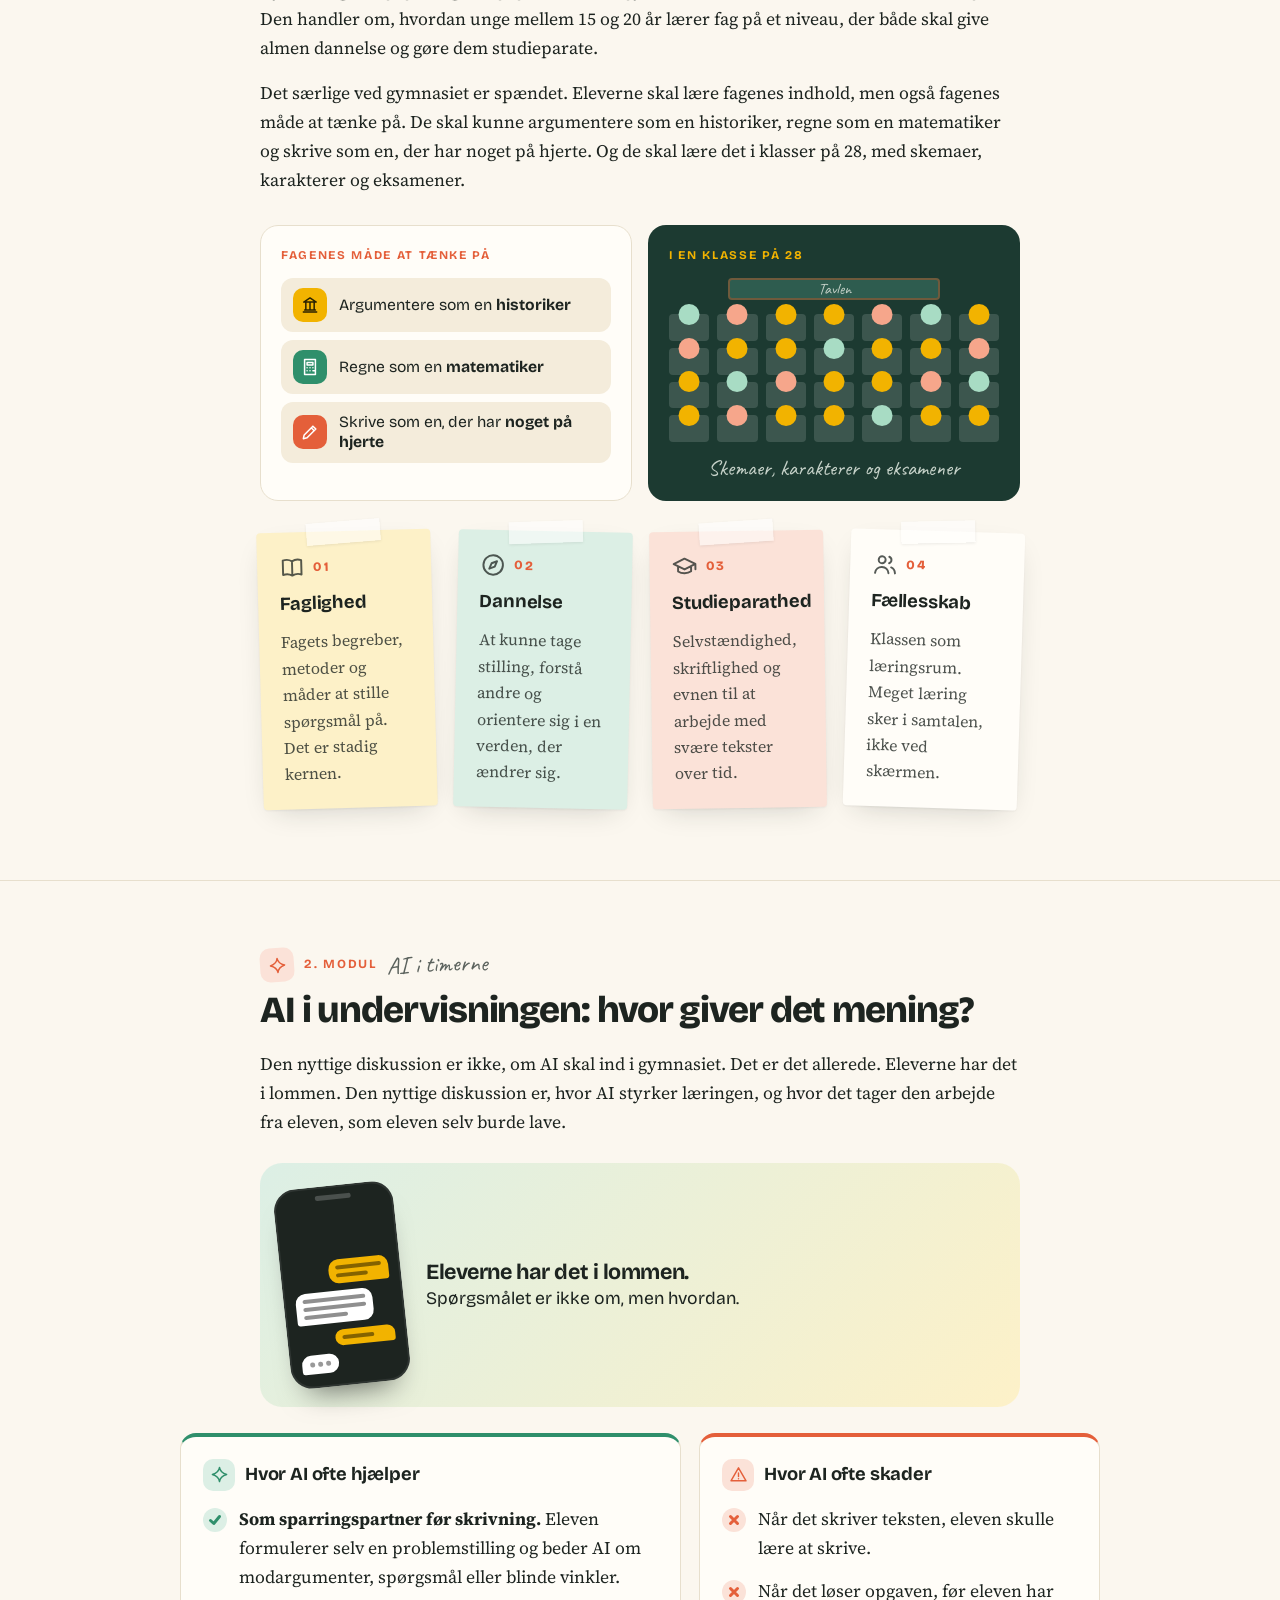
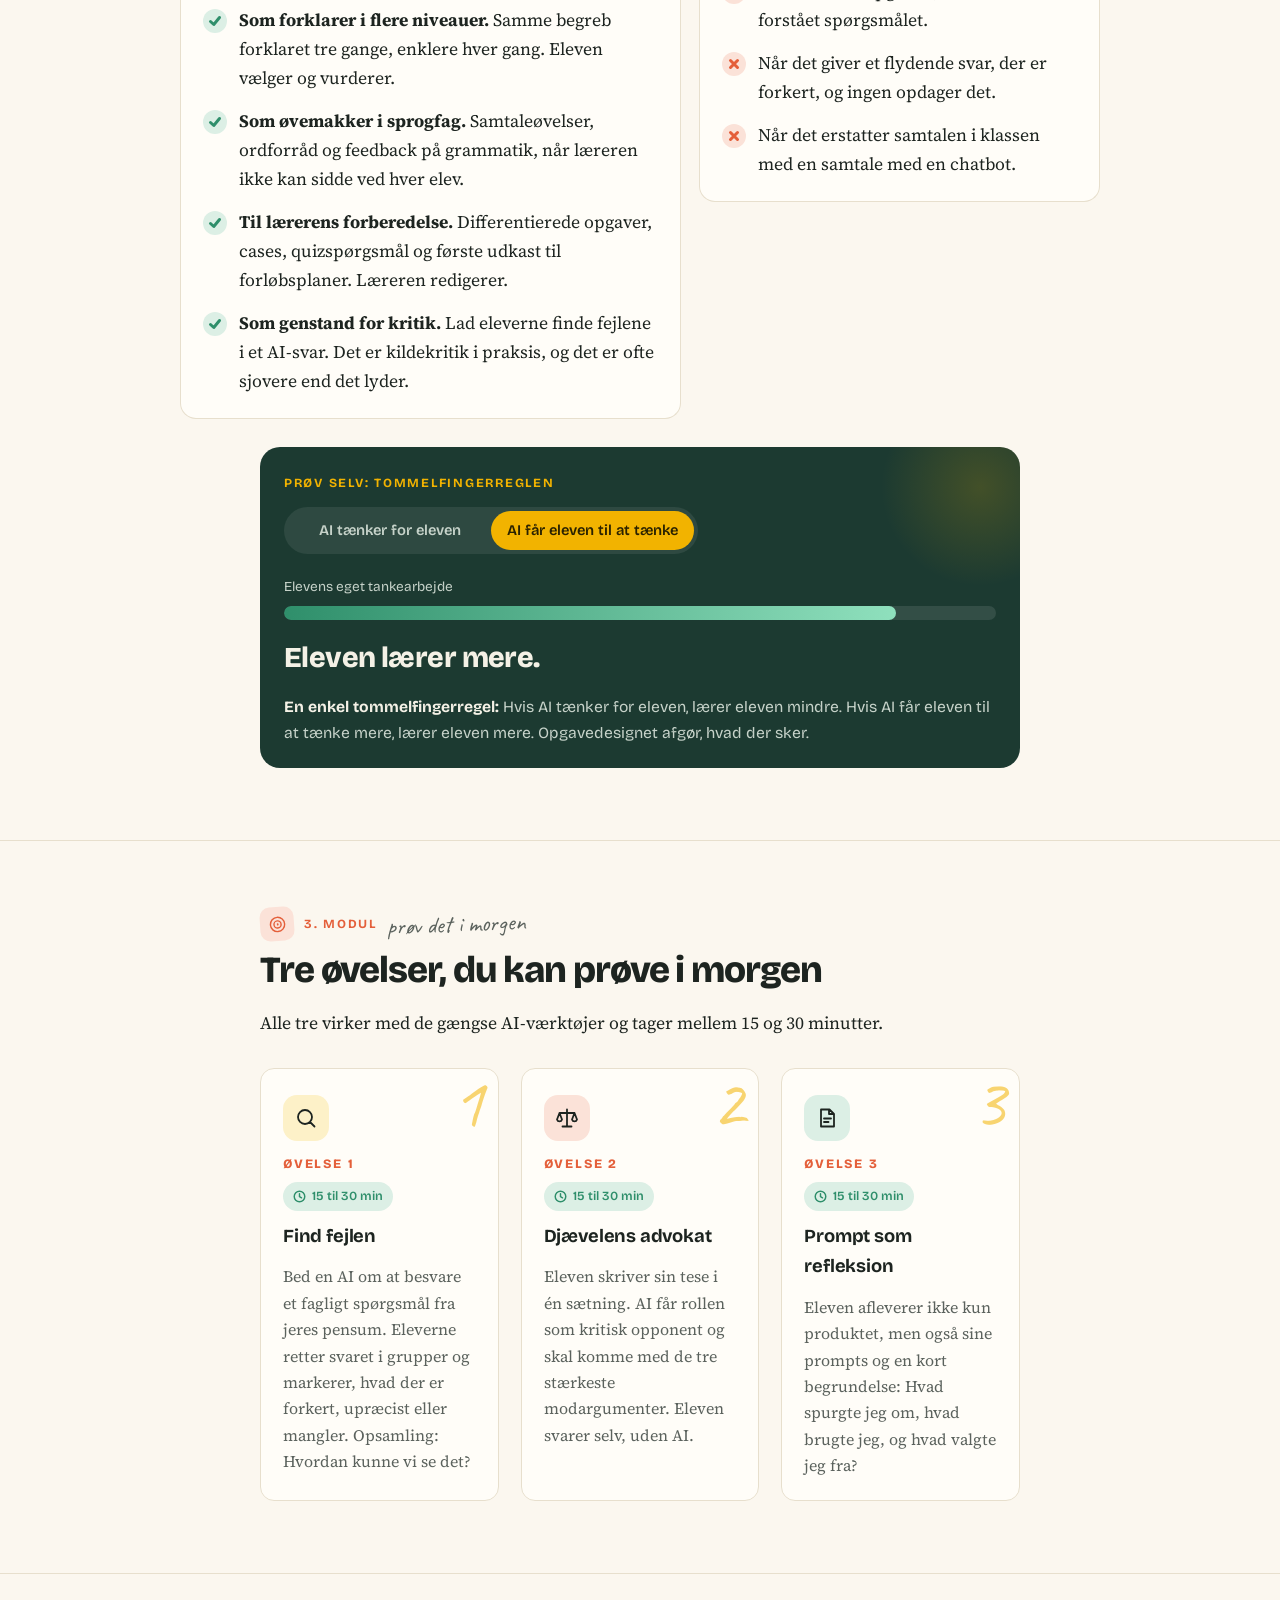
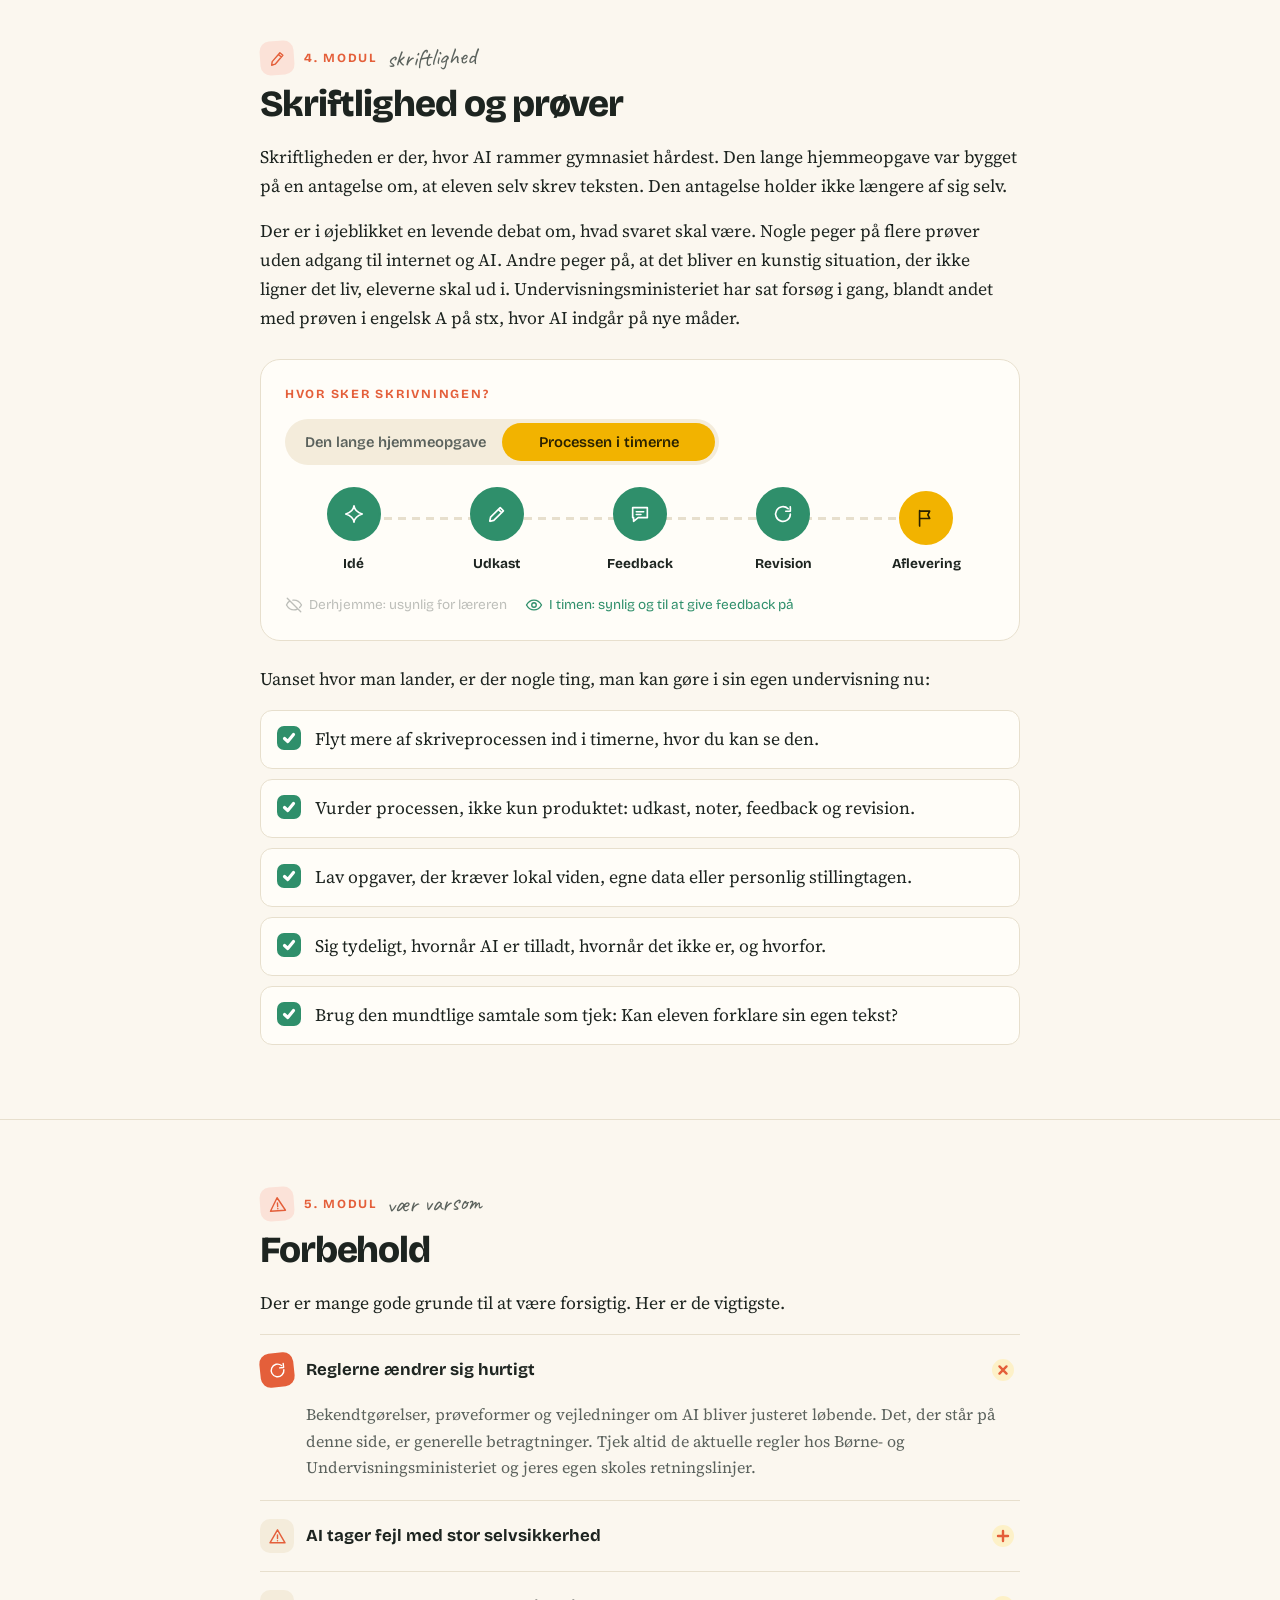
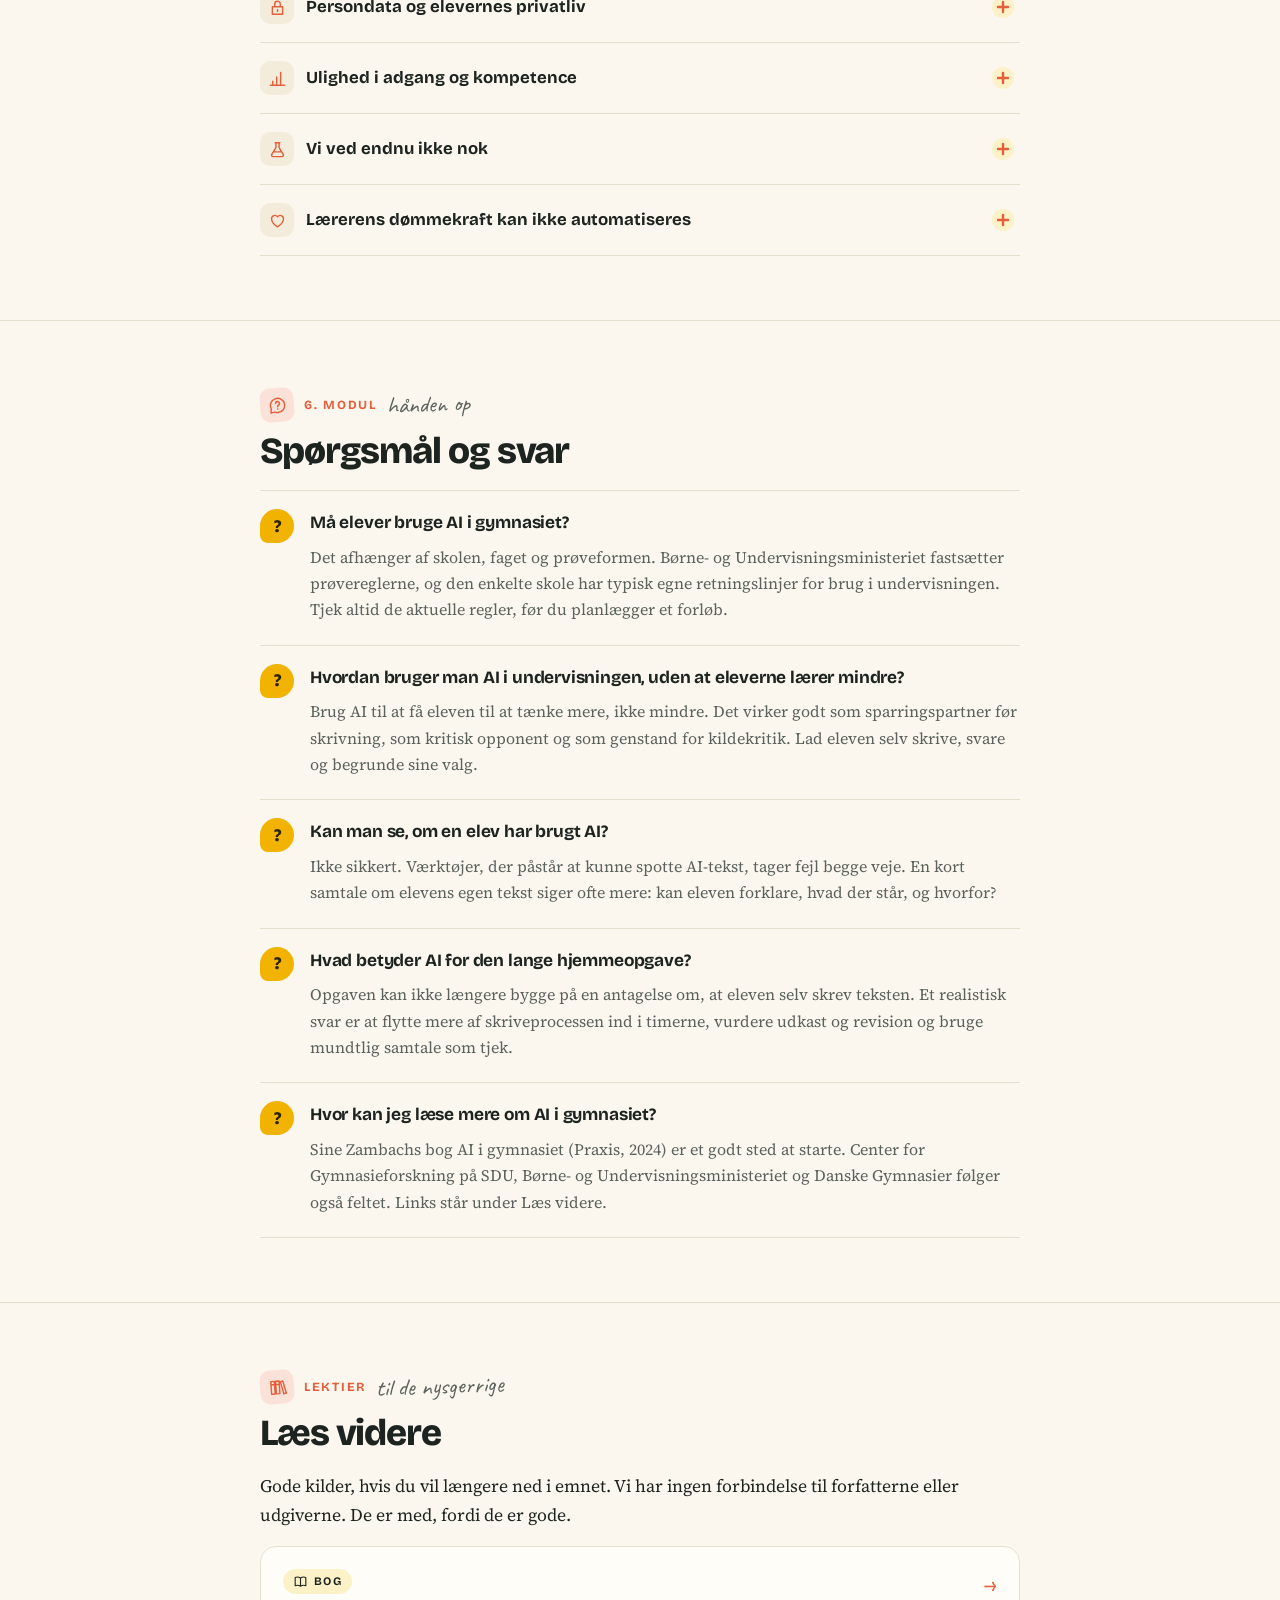
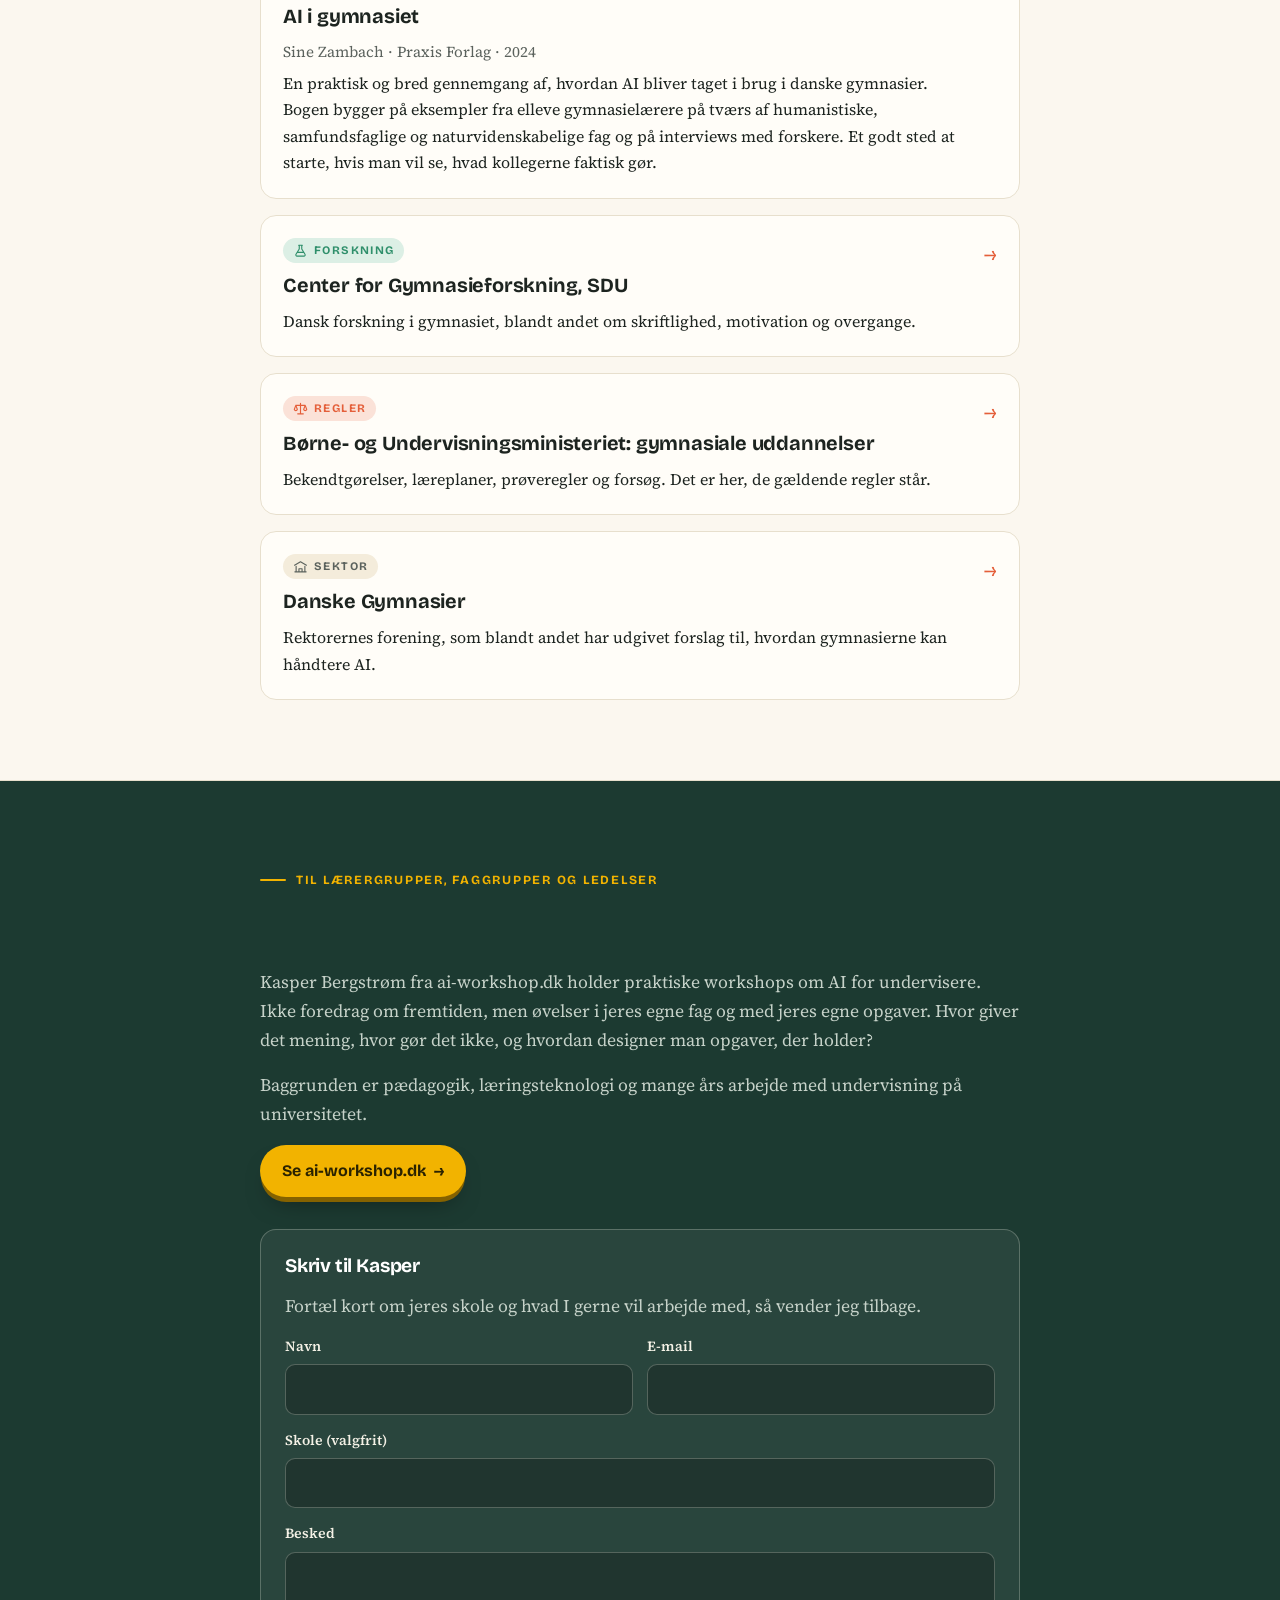
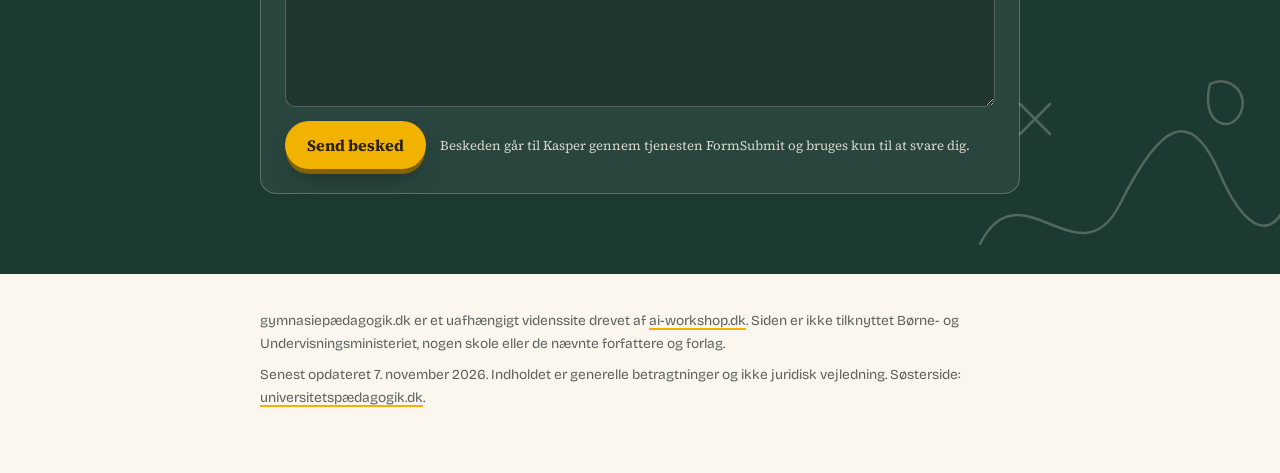
==== commit 1177ddd6: "Robotside slået til igen (test udskudt) Co-Authored-By: Claude Opus 5.5 <noreply@anthropic.com> Clau" ====
--- a/index.html
+++ b/index.html
@@ -517,7 +517,6 @@
     <p>Baggrunden er pædagogik, læringsteknologi og mange års arbejde med undervisning på universitetet.</p>
     <a class="btn" href="https://ai-workshop.dk">Se ai-workshop.dk <span class="arr" aria-hidden="true">→</span></a>
     <form class="kf" id="kontaktformular" action="https://formsubmit.co/kasper@ai-workshop.dk" method="POST">
-    <input type="hidden" name="_captcha" value="false">
       <input type="hidden" name="_subject" value="Ny besked fra gymnasiepædagogik.dk">
       <input type="hidden" name="_next" value="https://xn--gymnasiepdagogik-2ob.dk/?tak=1#kontaktformular">
       <input type="hidden" name="_template" value="table">
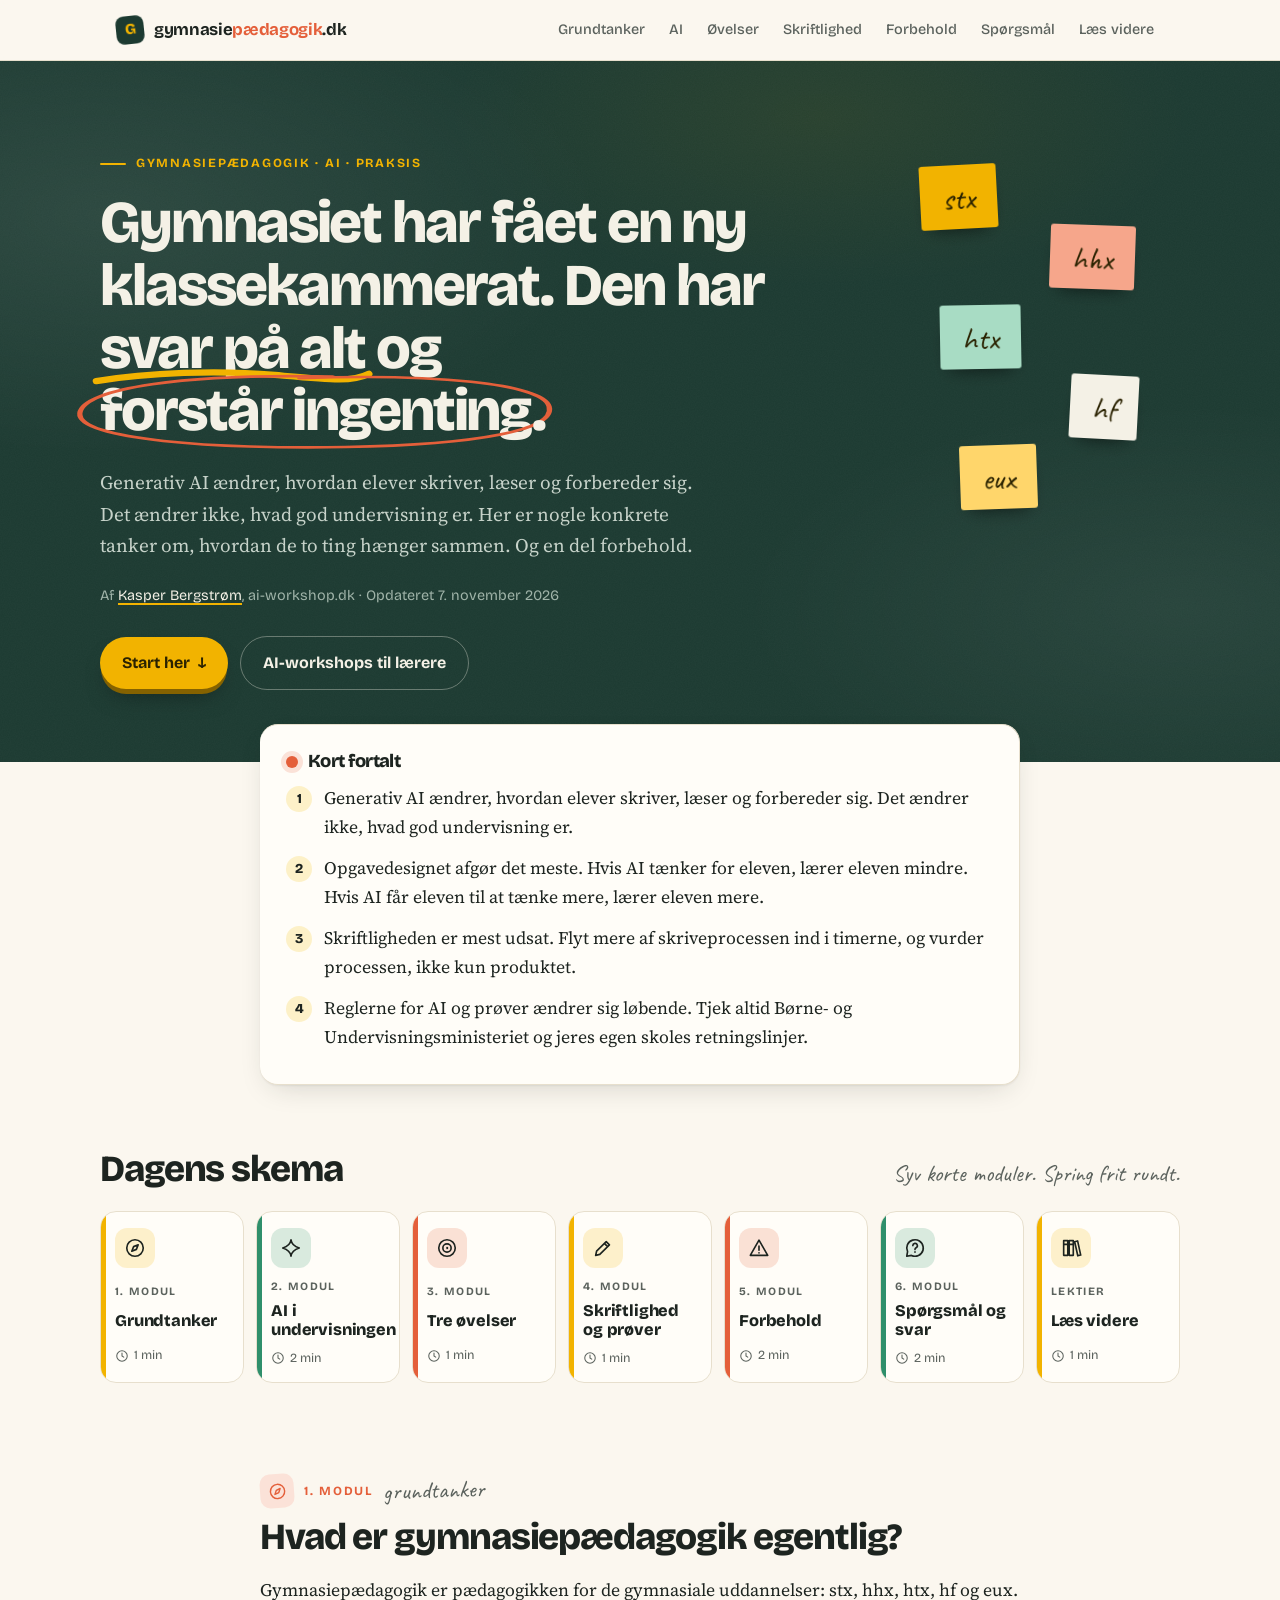
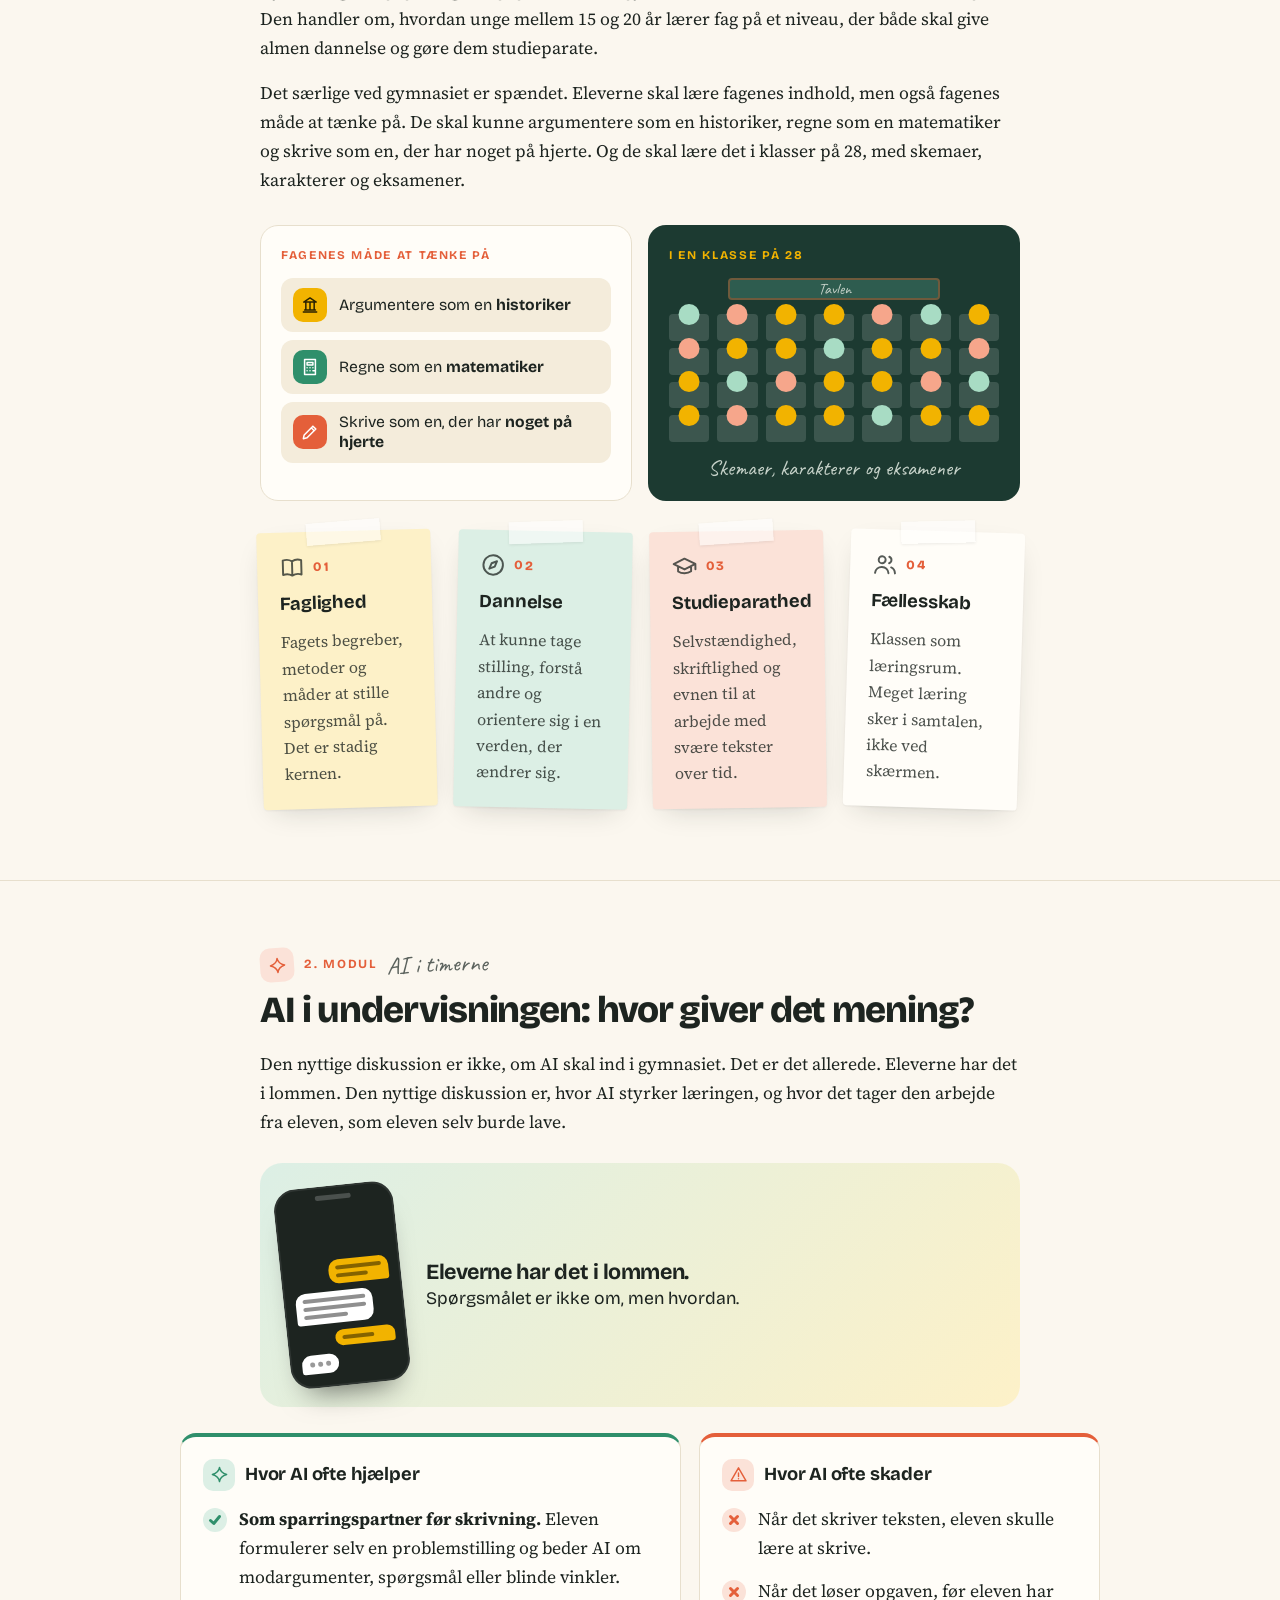
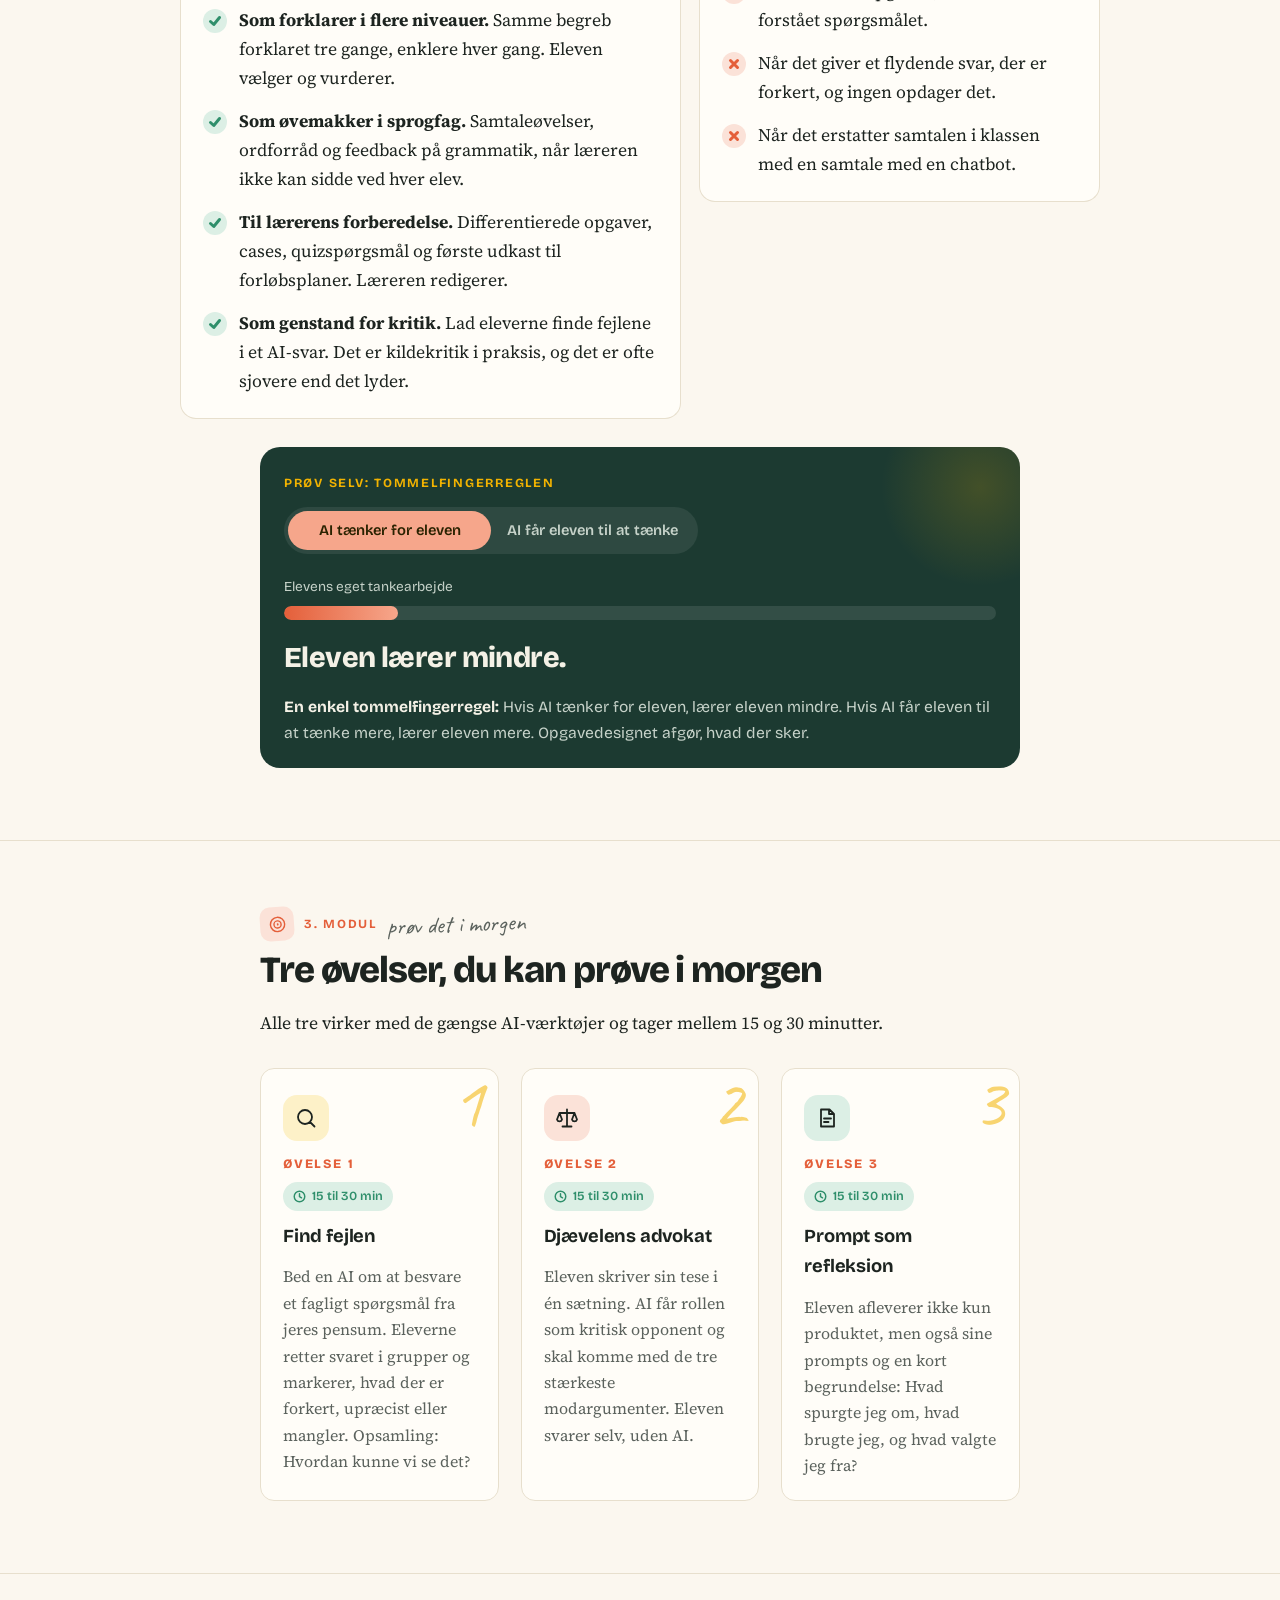
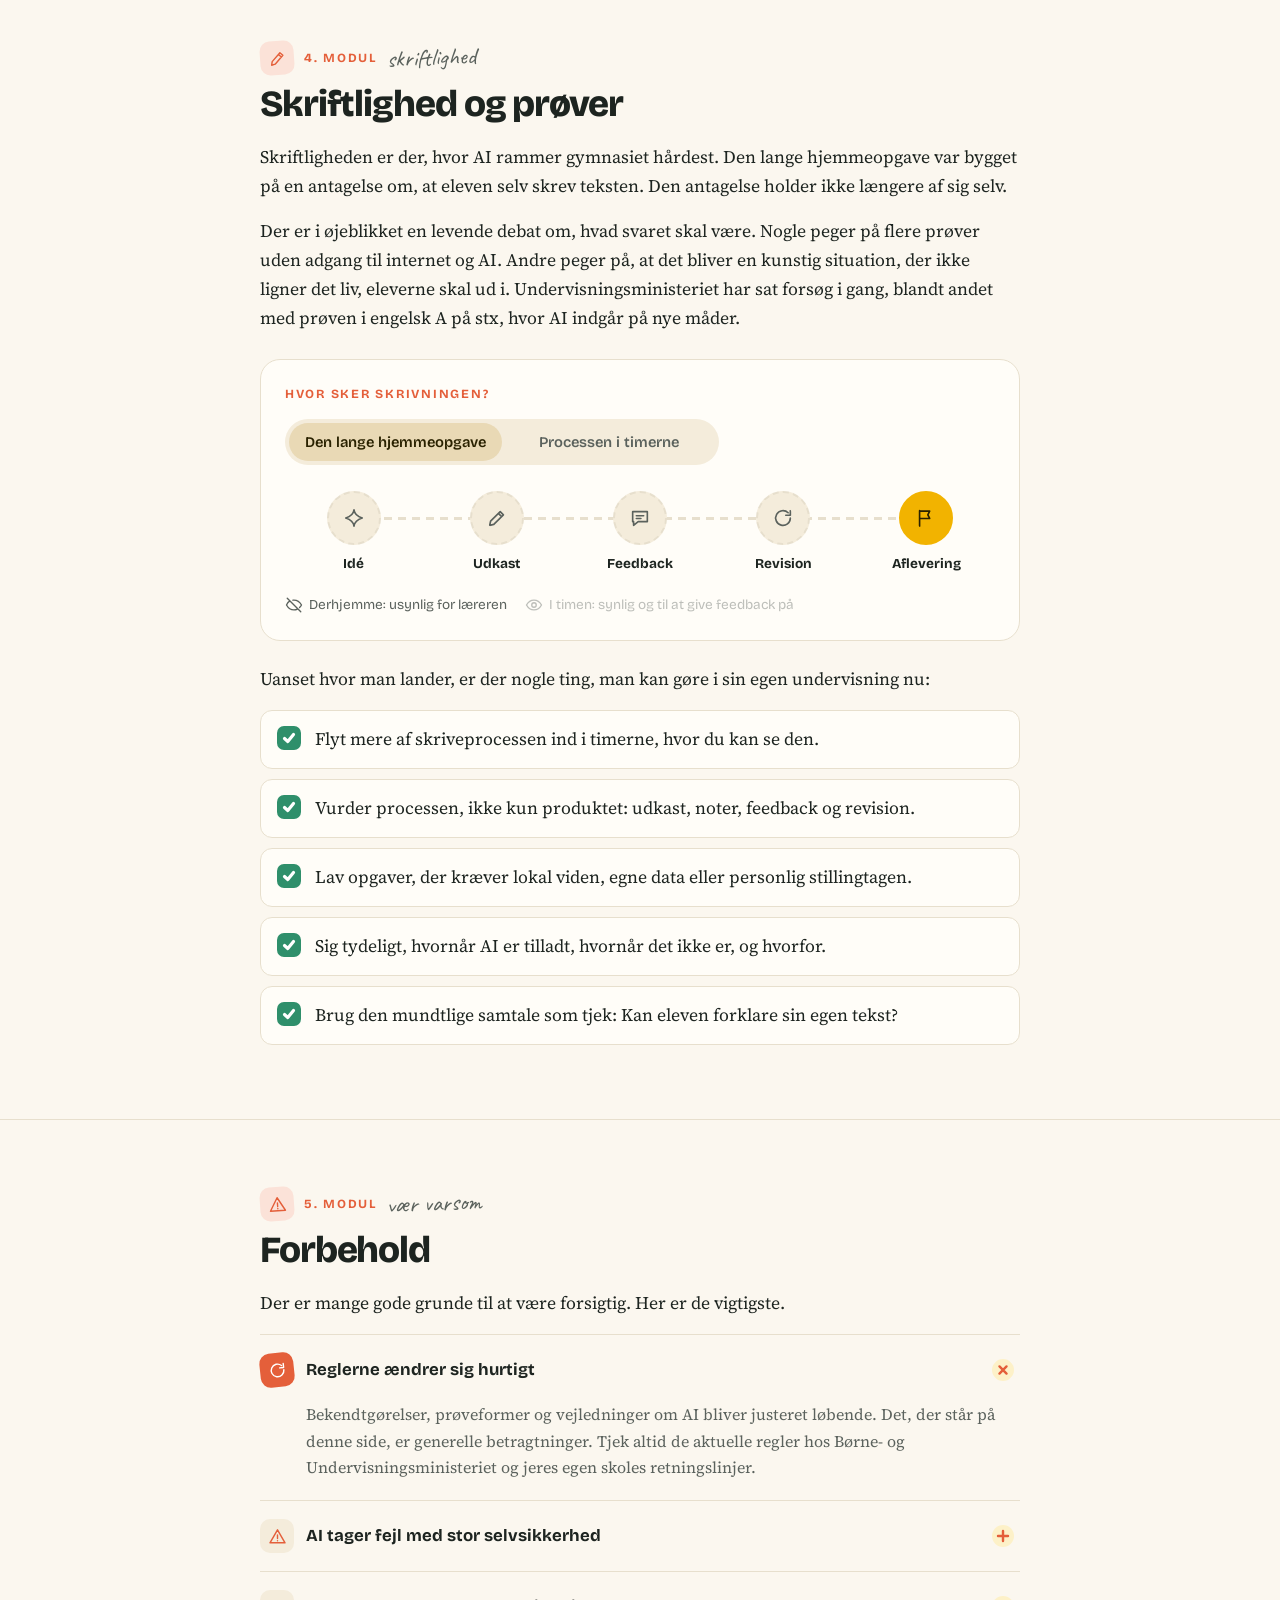
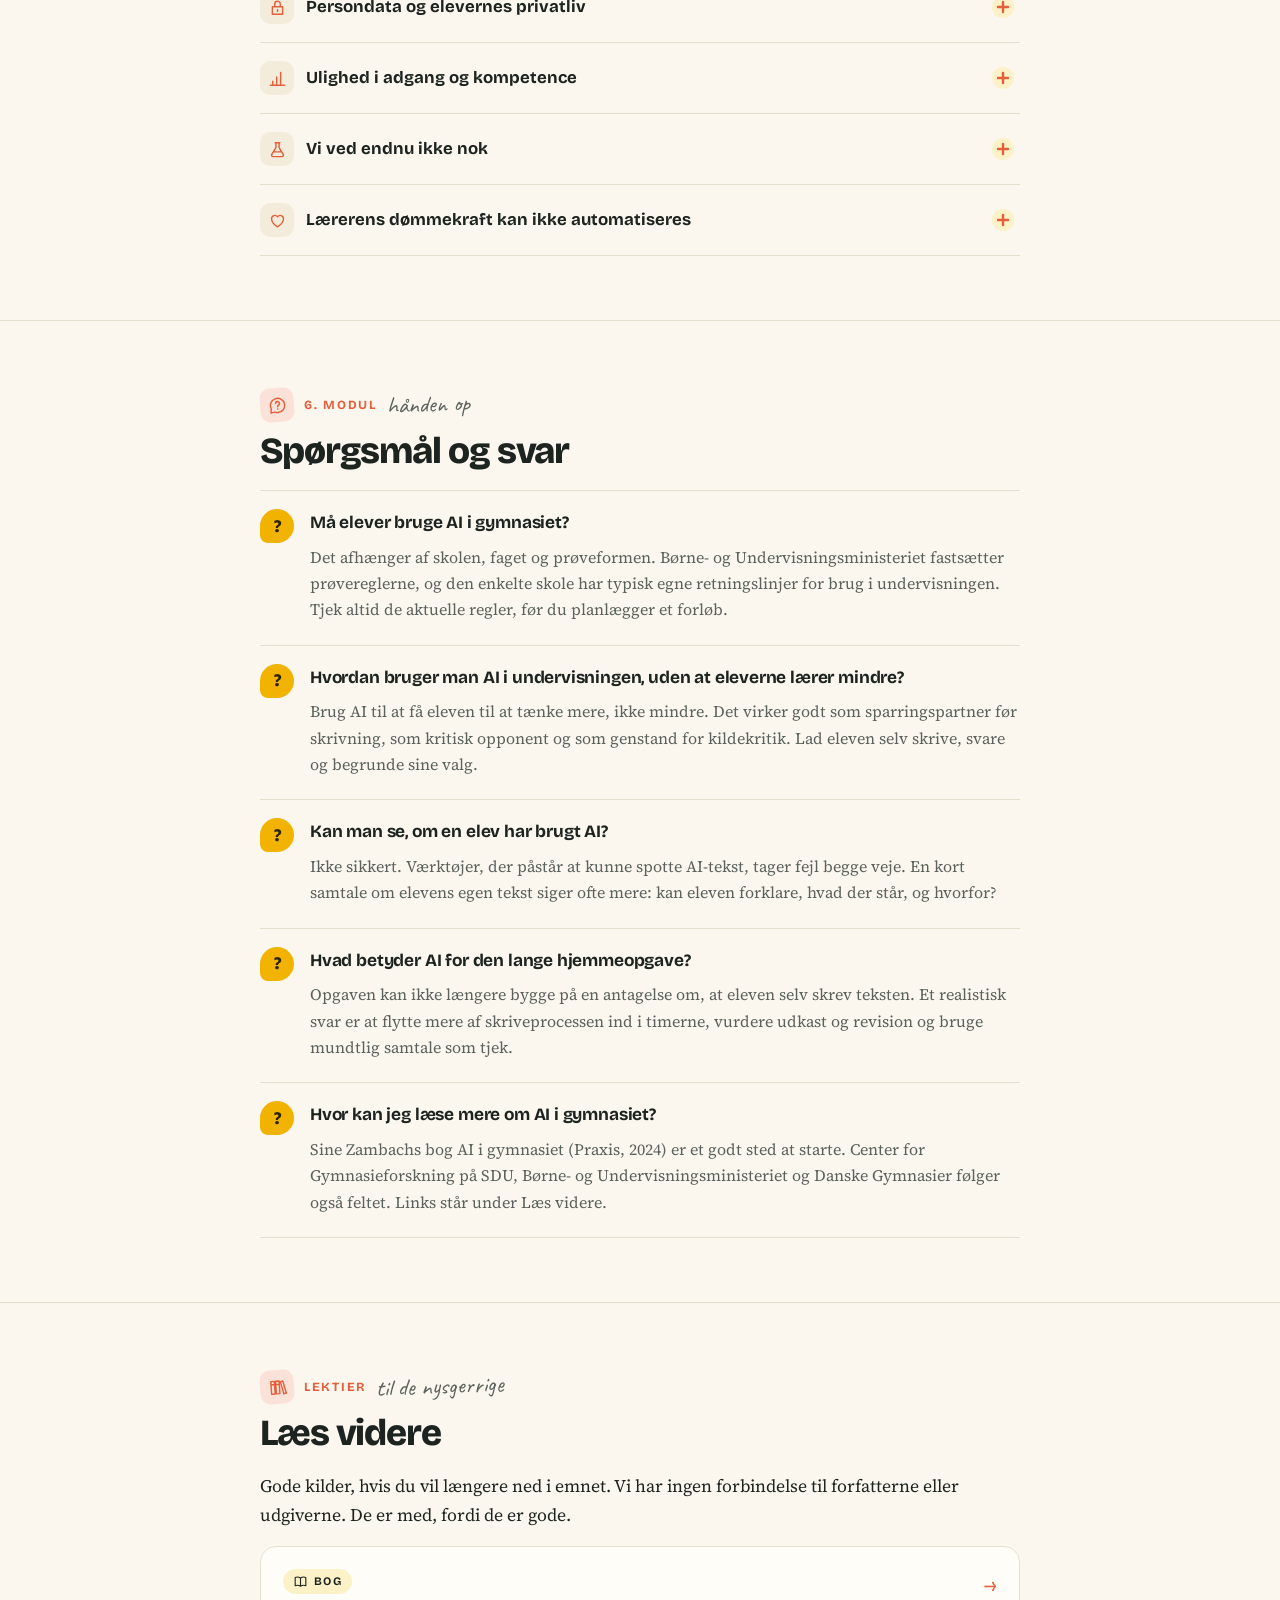
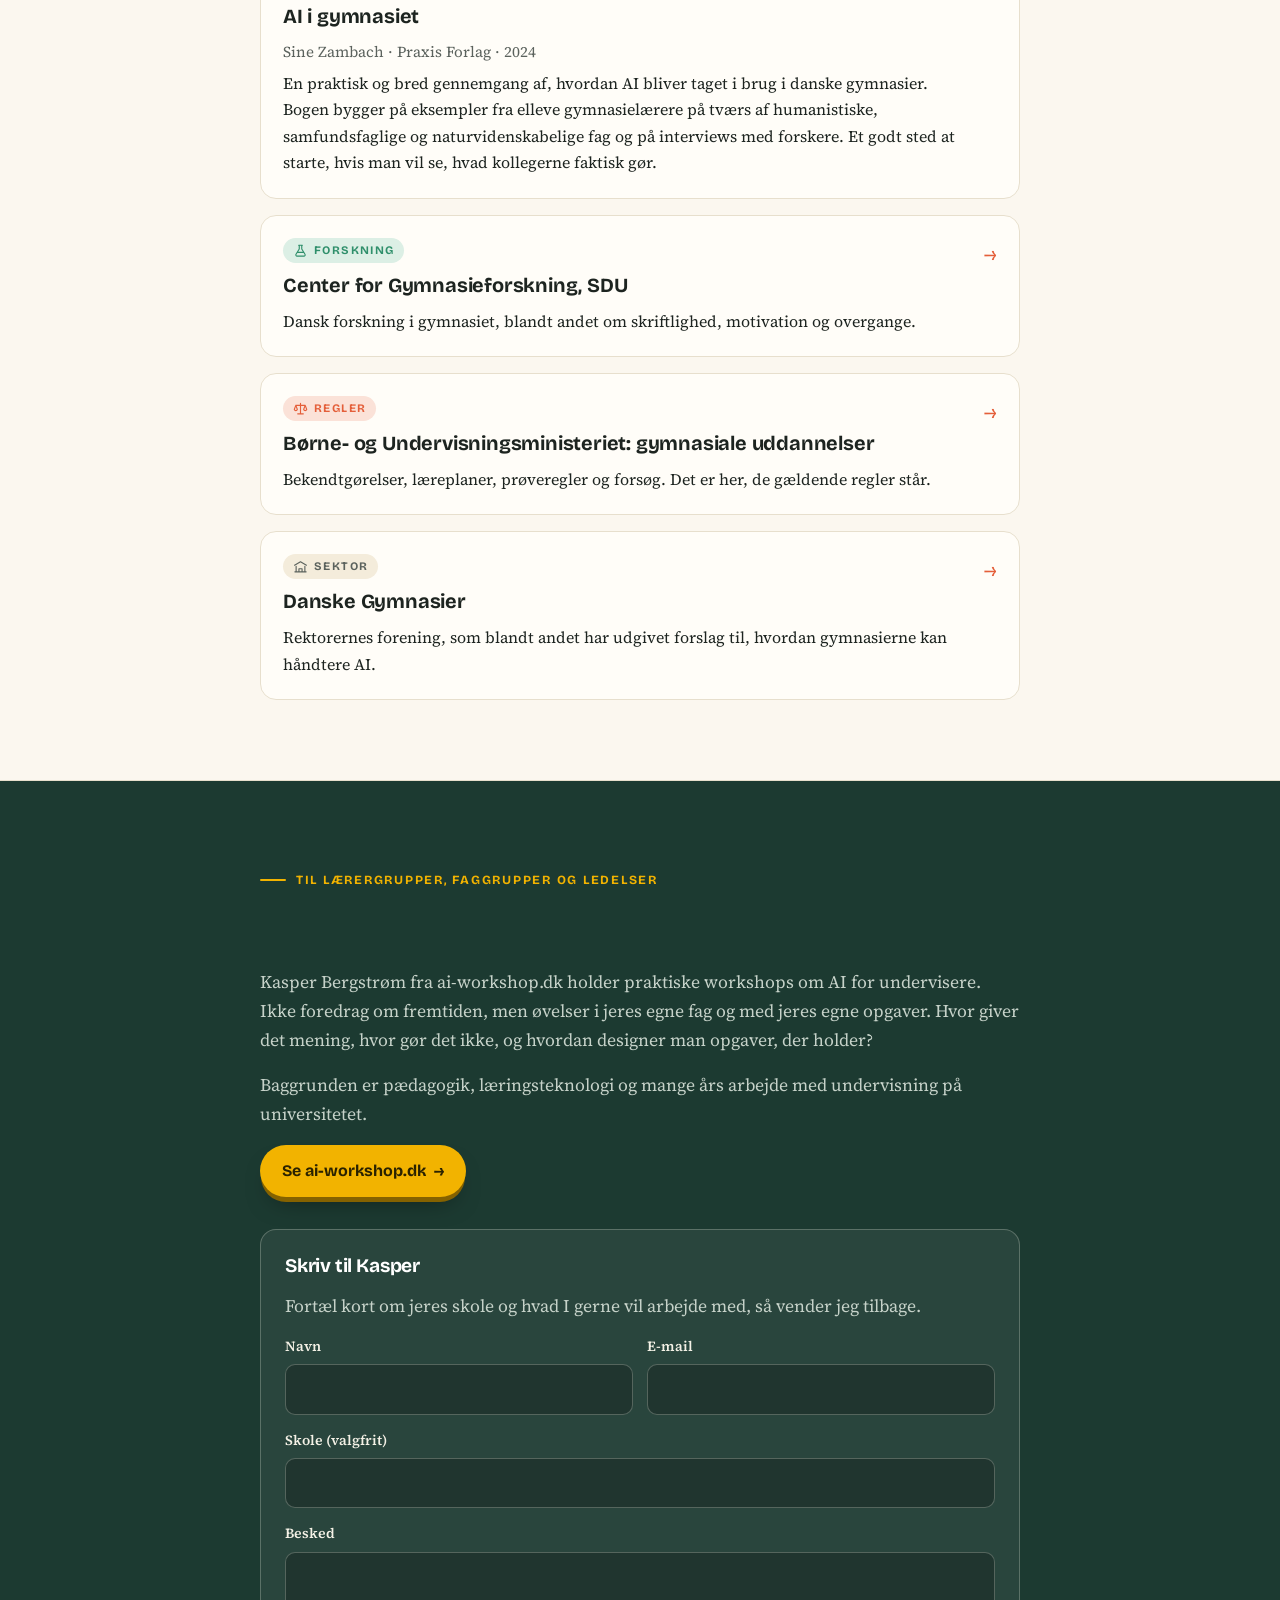
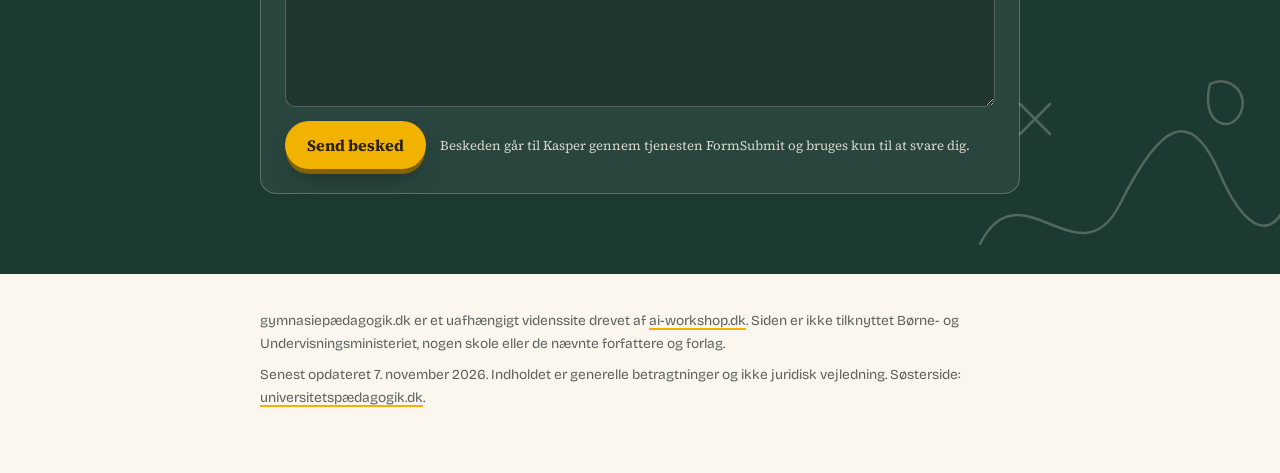
==== commit 260f9a75: "Midlertidig test: FormSubmit robotside slået fra Co-Authored-By: Claude Opus 5.5 <noreply@anthropic." ====
--- a/index.html
+++ b/index.html
@@ -517,6 +517,7 @@
     <p>Baggrunden er pædagogik, læringsteknologi og mange års arbejde med undervisning på universitetet.</p>
     <a class="btn" href="https://ai-workshop.dk">Se ai-workshop.dk <span class="arr" aria-hidden="true">→</span></a>
     <form class="kf" id="kontaktformular" action="https://formsubmit.co/kasper@ai-workshop.dk" method="POST">
+    <input type="hidden" name="_captcha" value="false">
       <input type="hidden" name="_subject" value="Ny besked fra gymnasiepædagogik.dk">
       <input type="hidden" name="_next" value="https://xn--gymnasiepdagogik-2ob.dk/?tak=1#kontaktformular">
       <input type="hidden" name="_template" value="table">
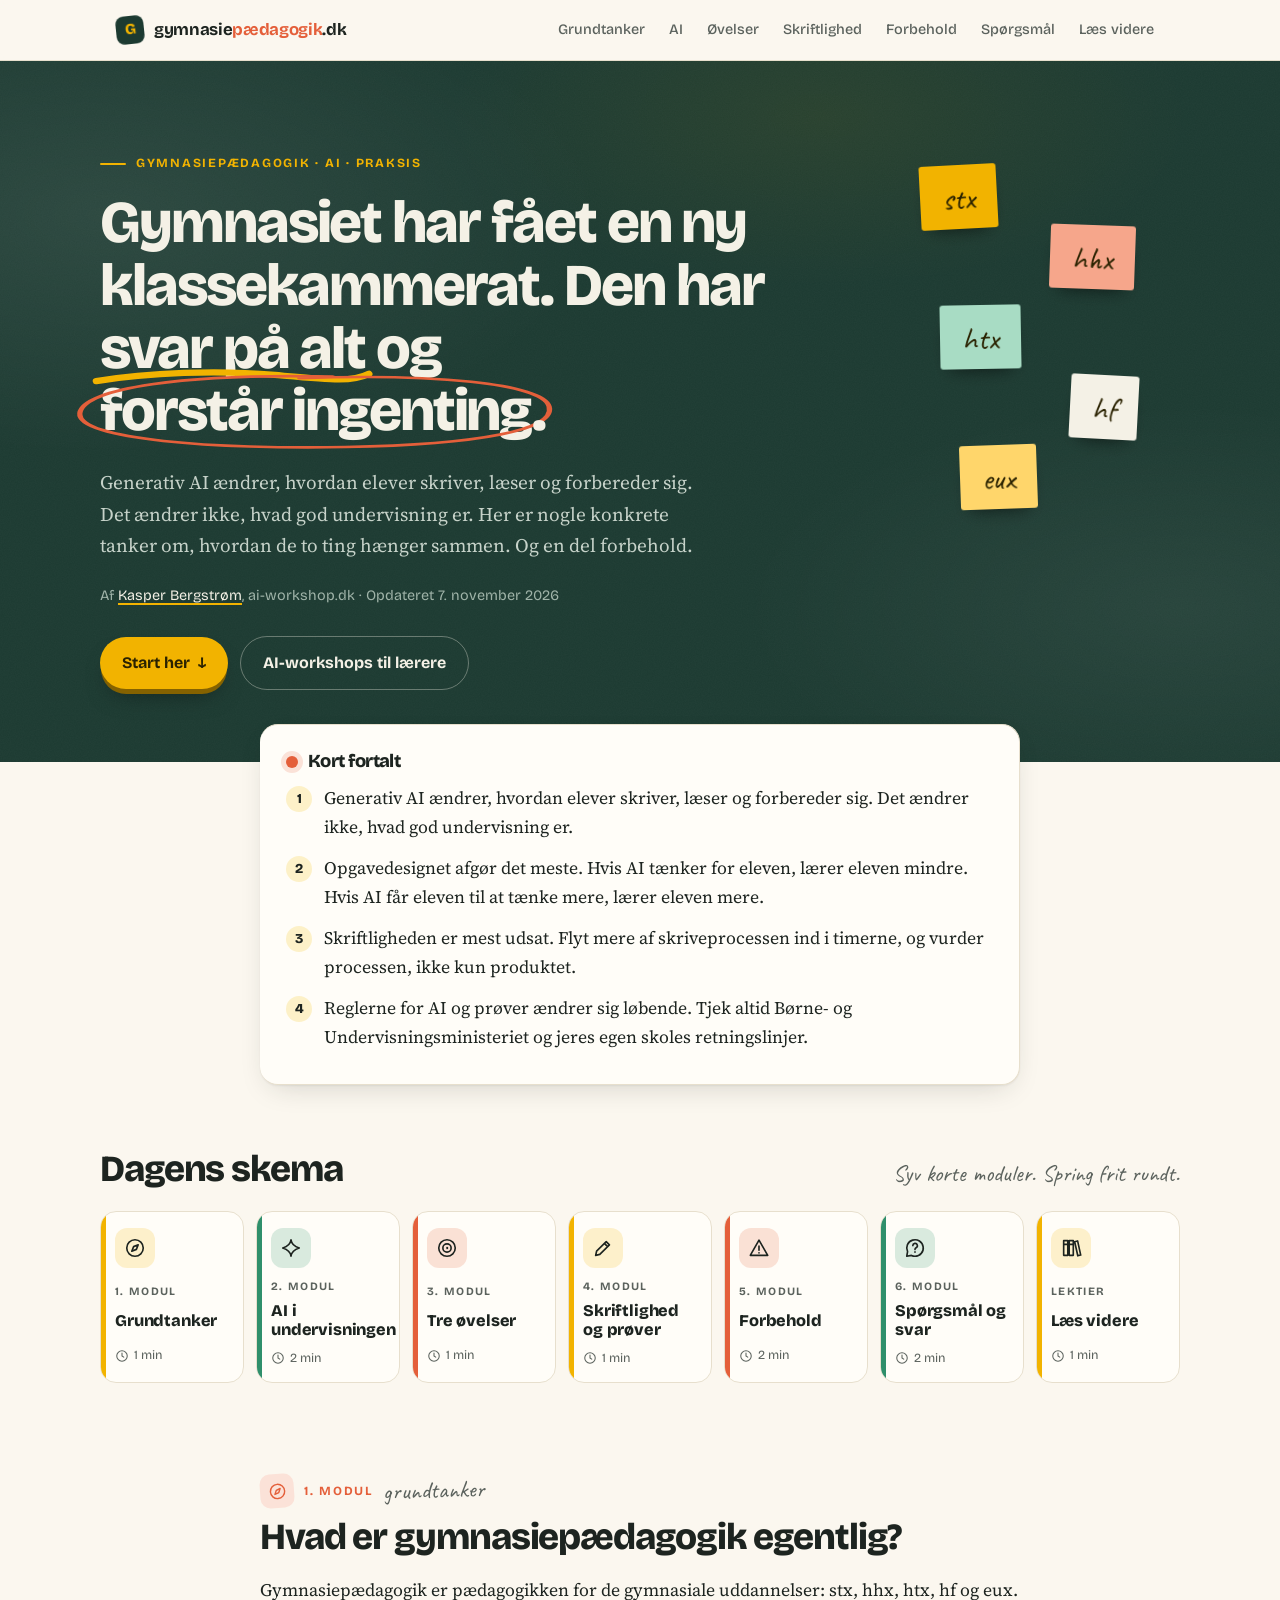
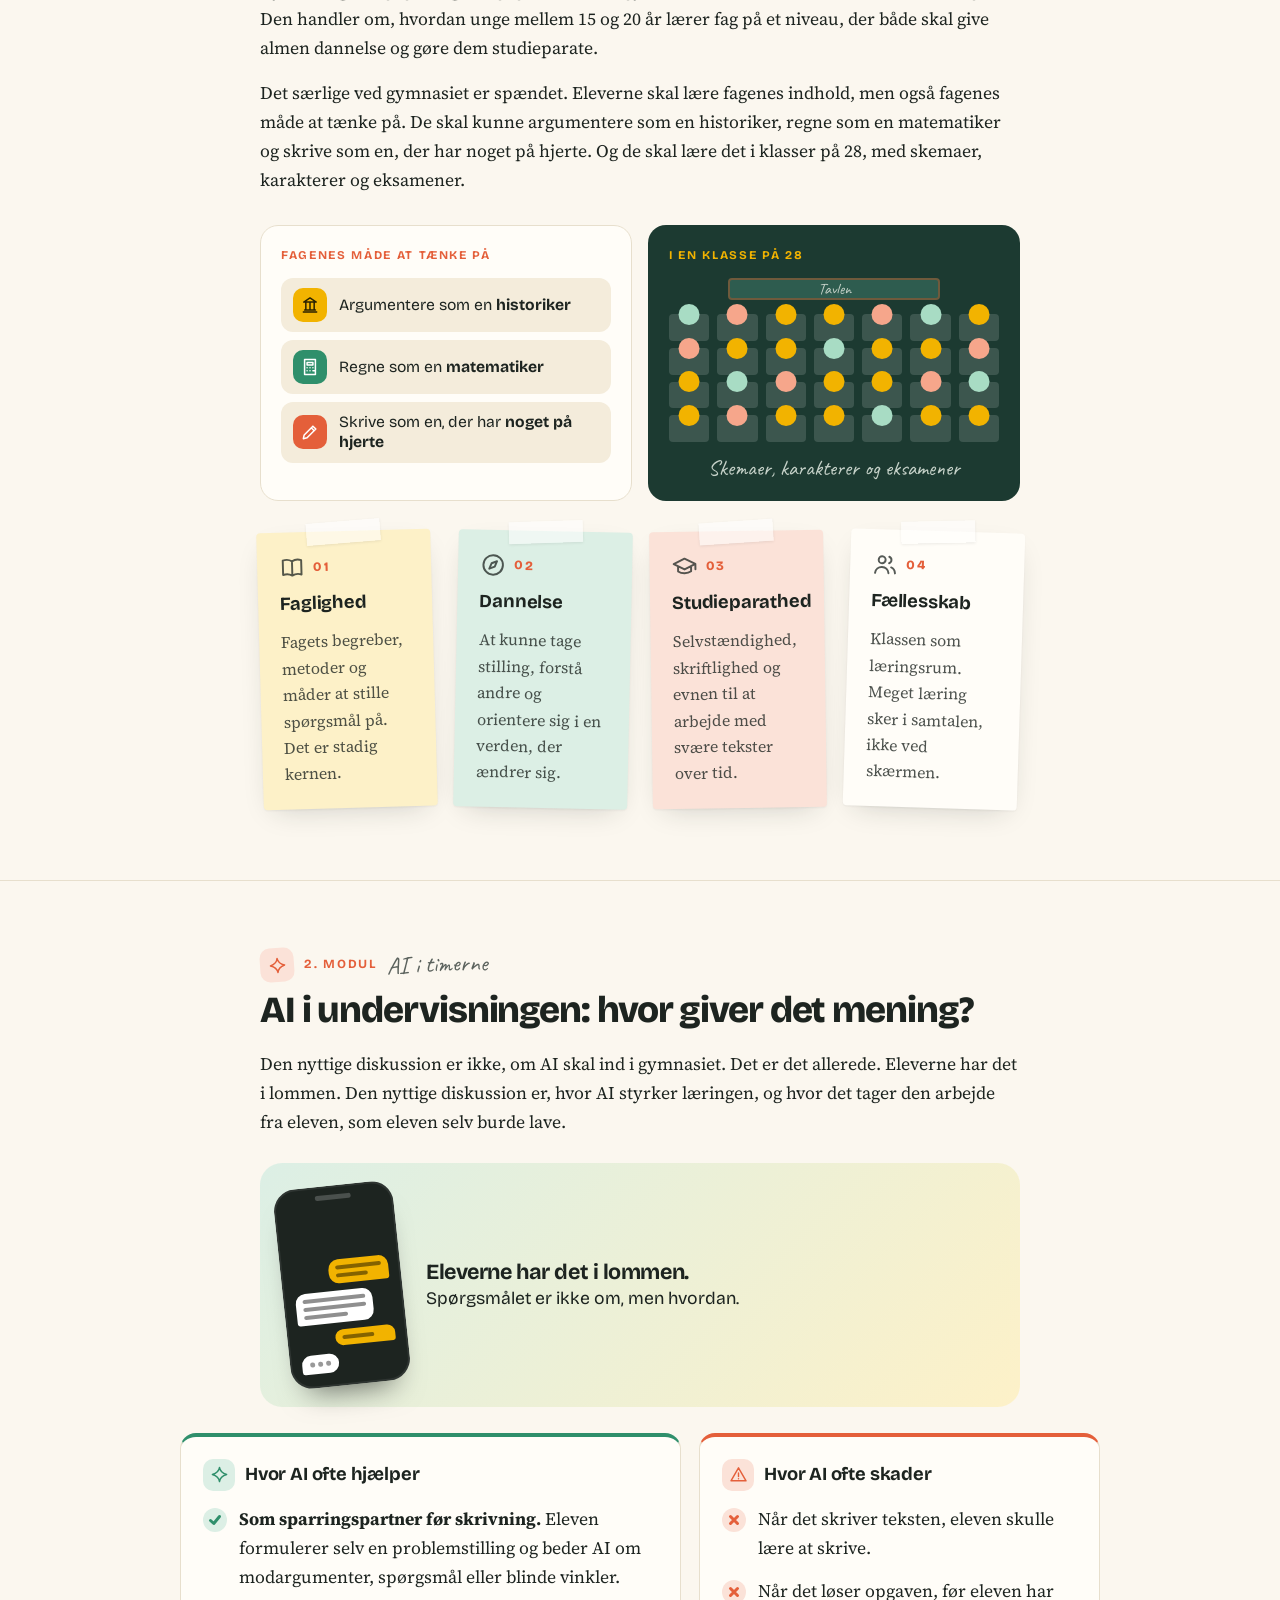
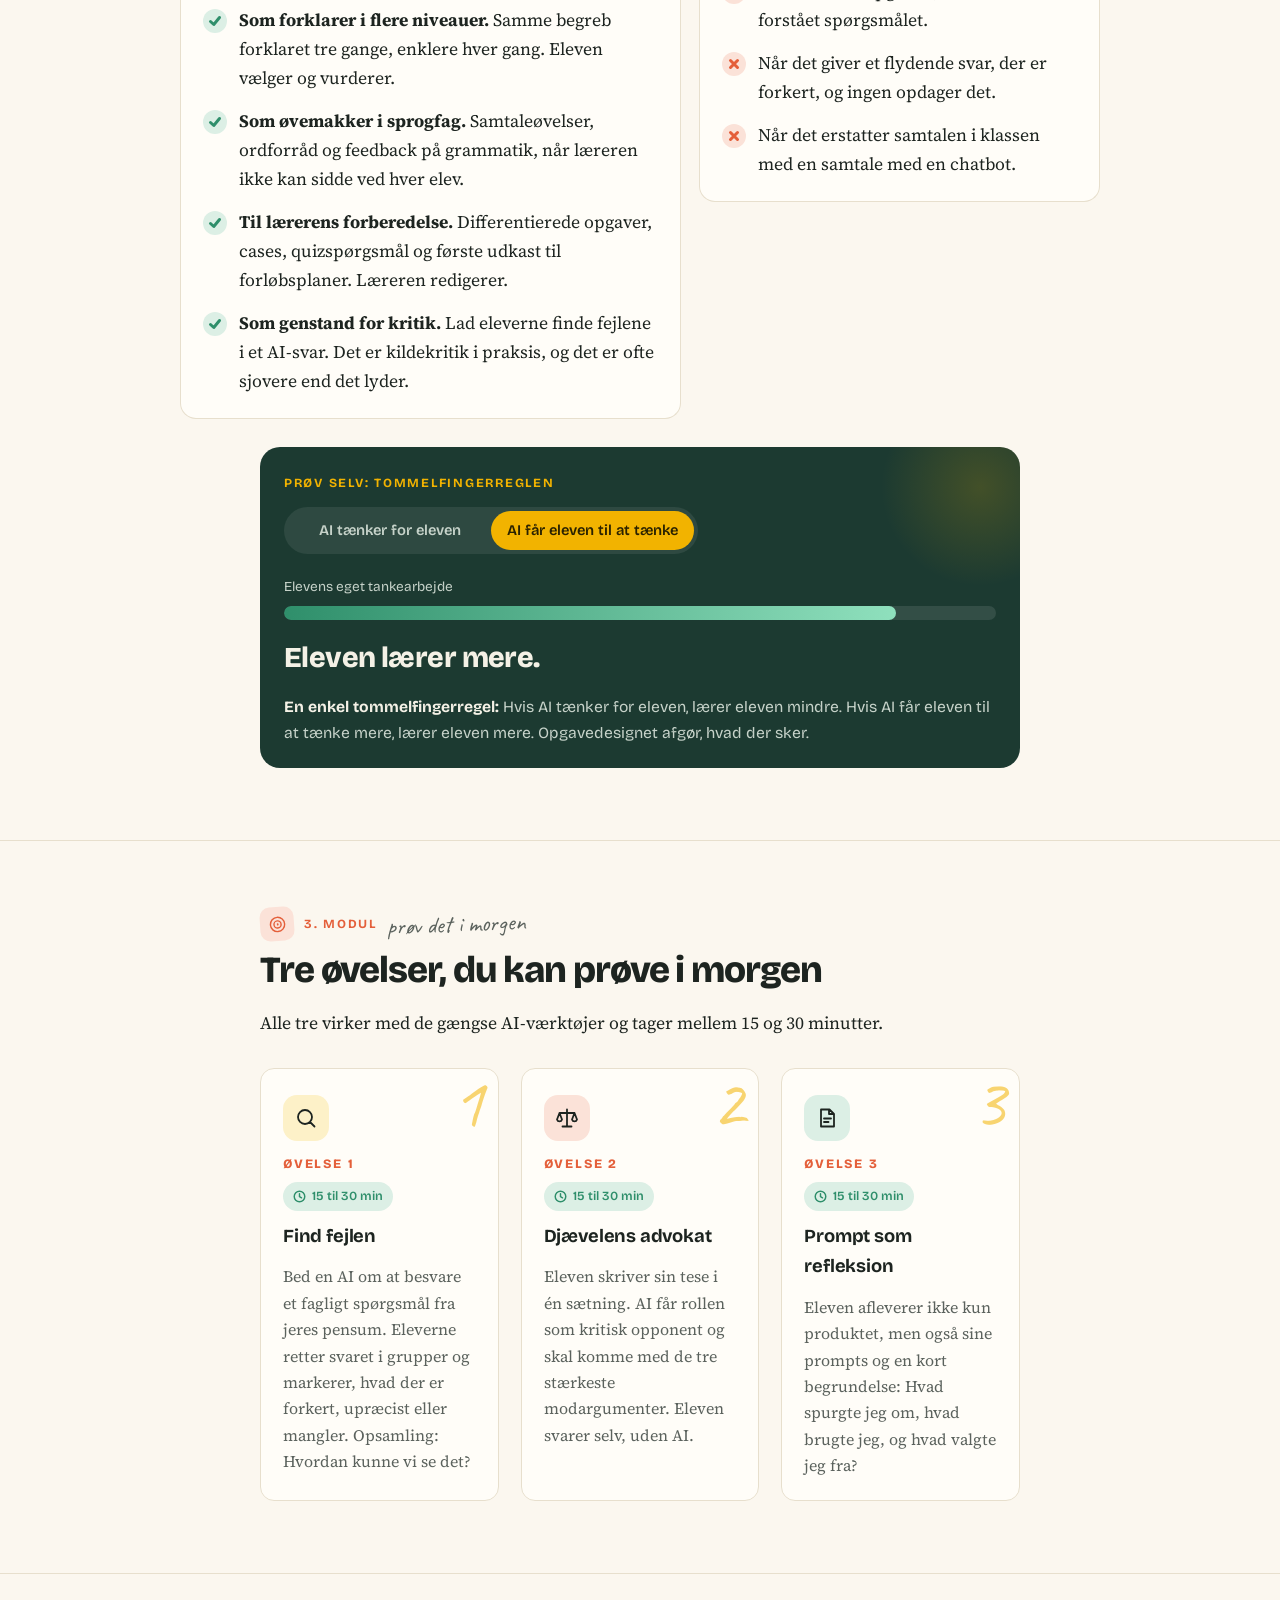
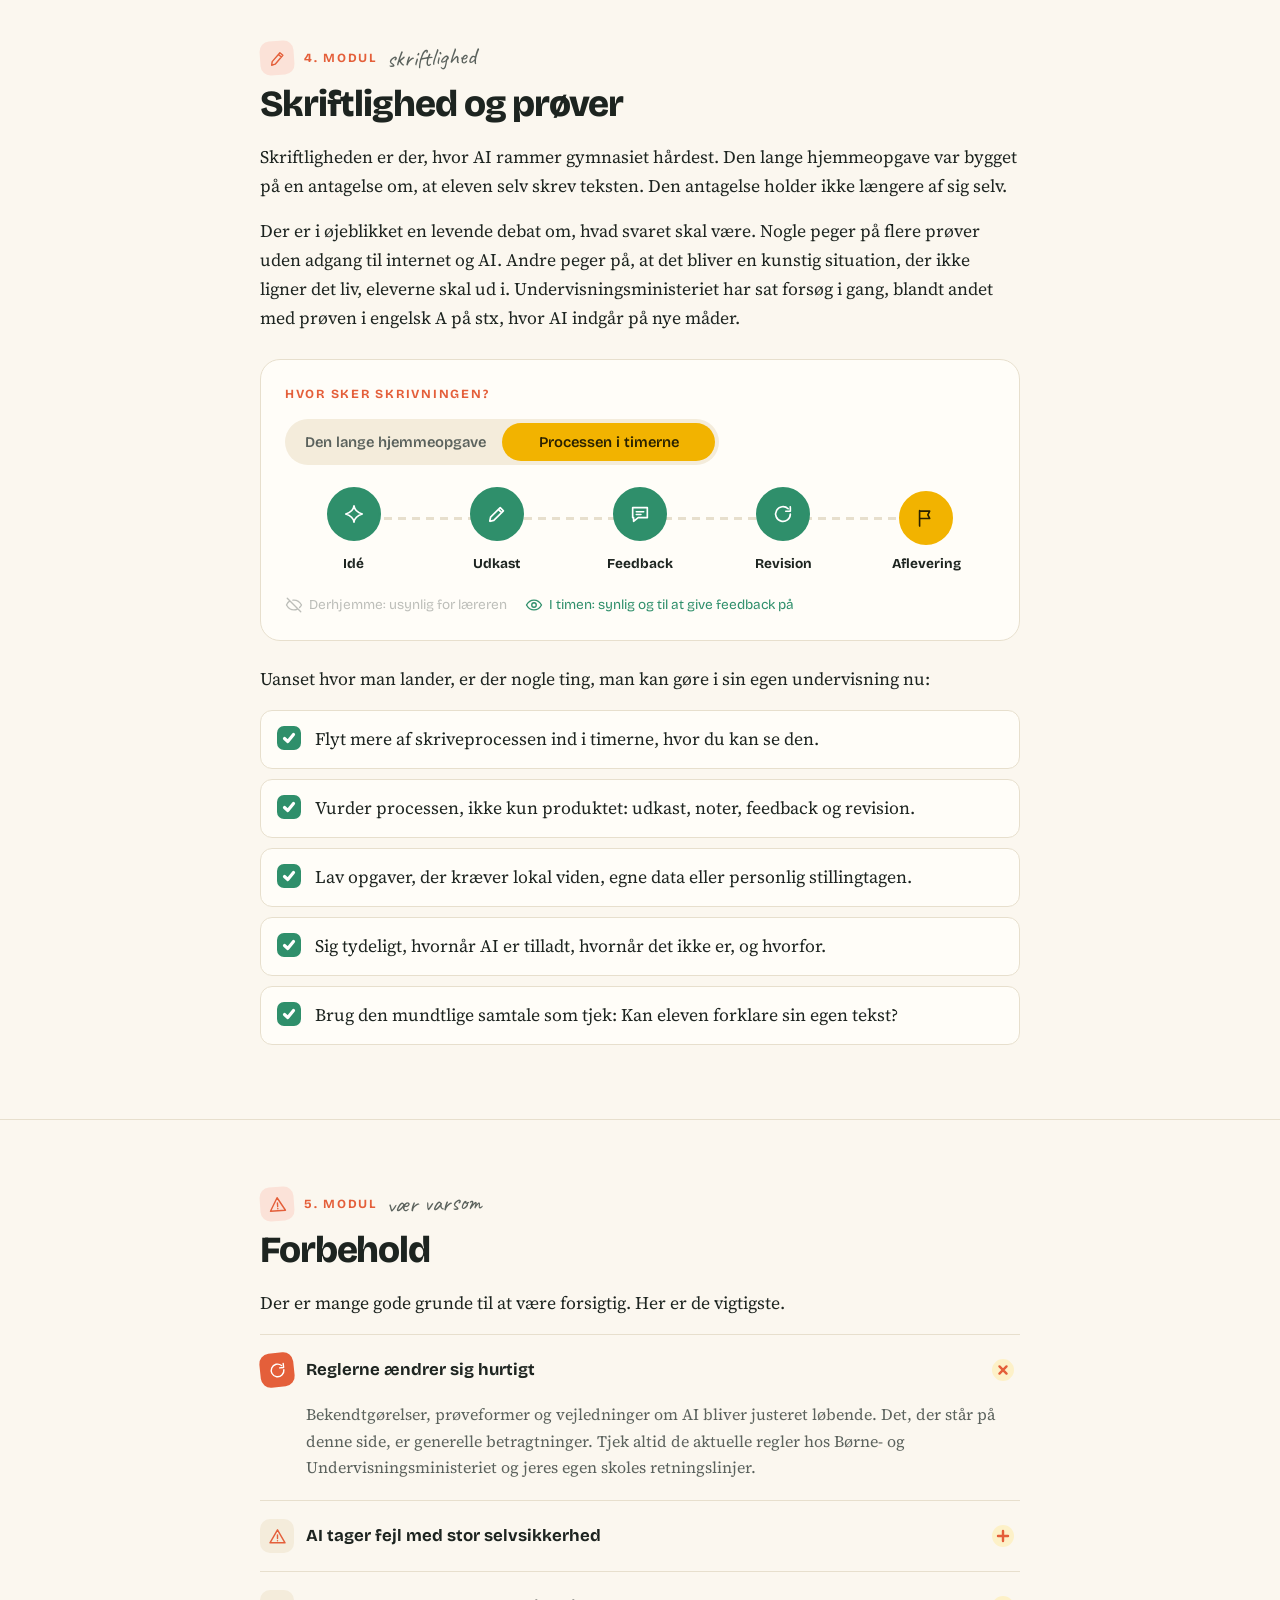
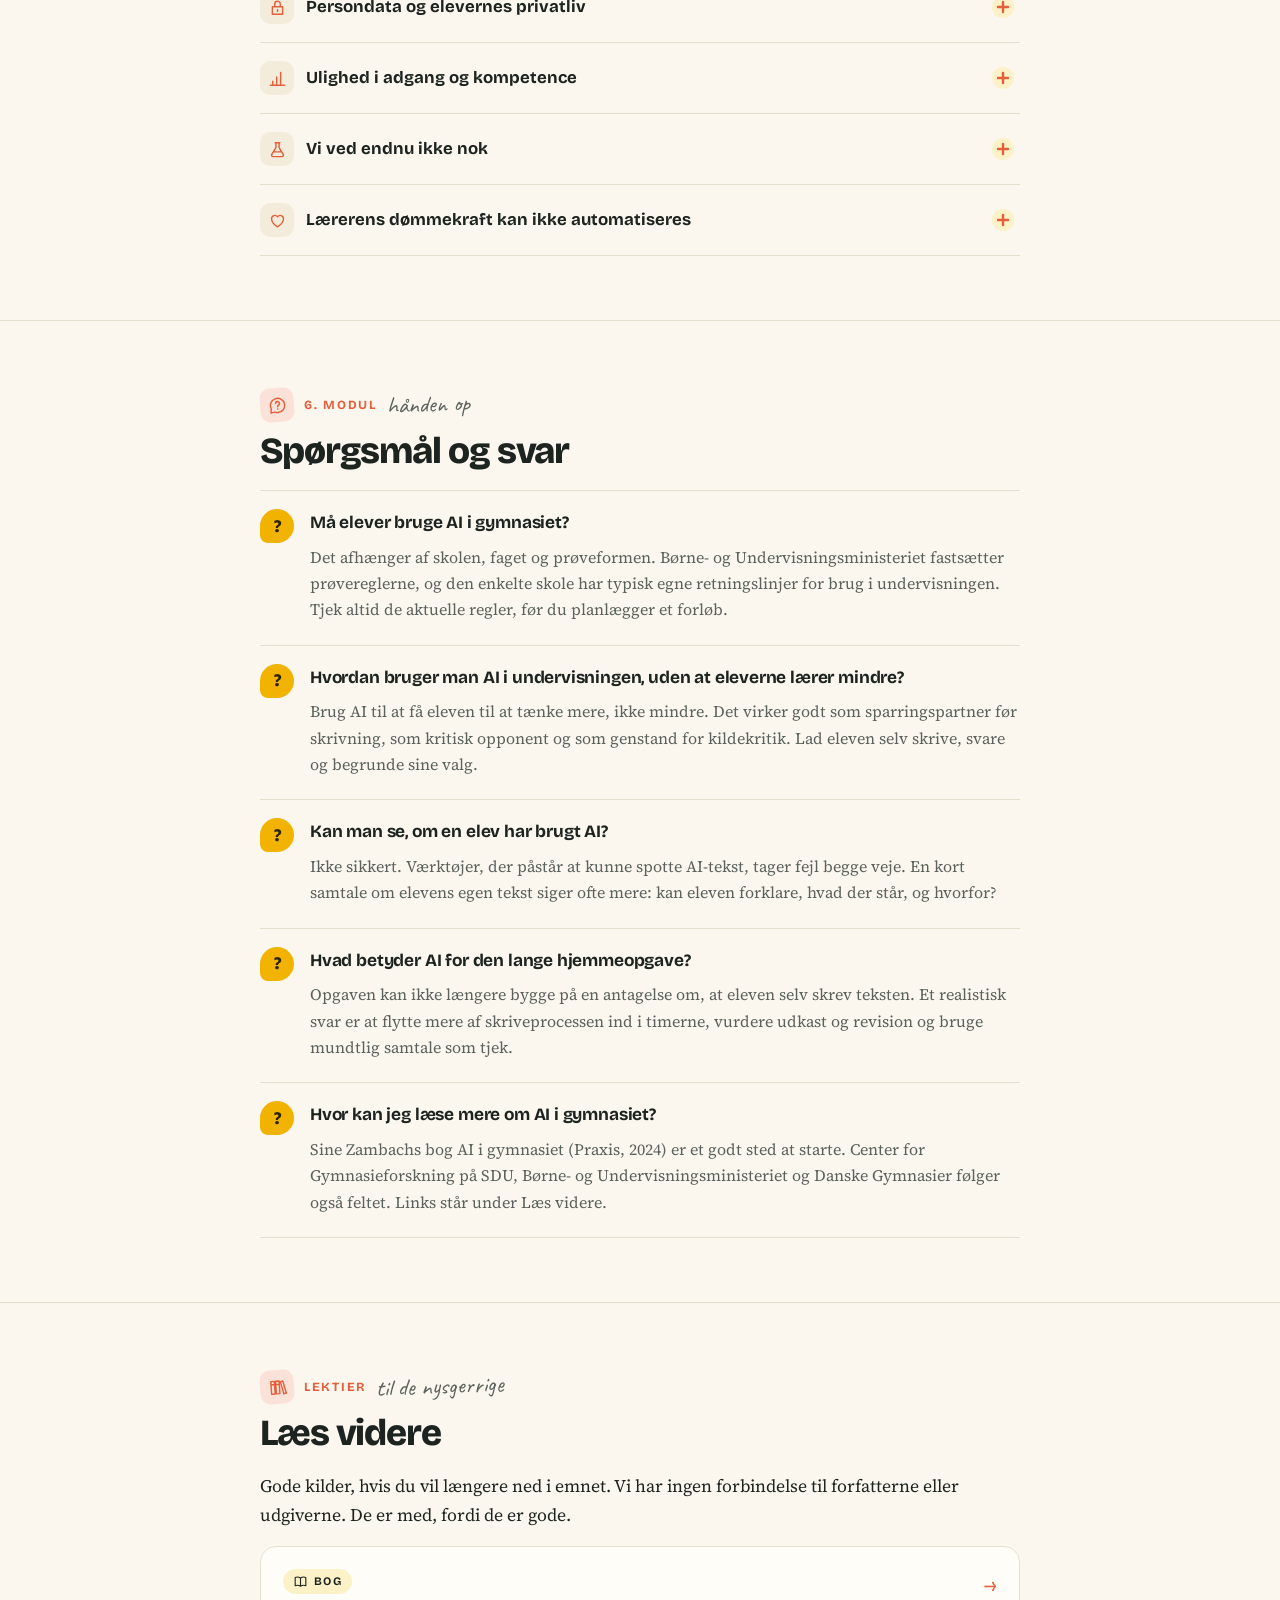
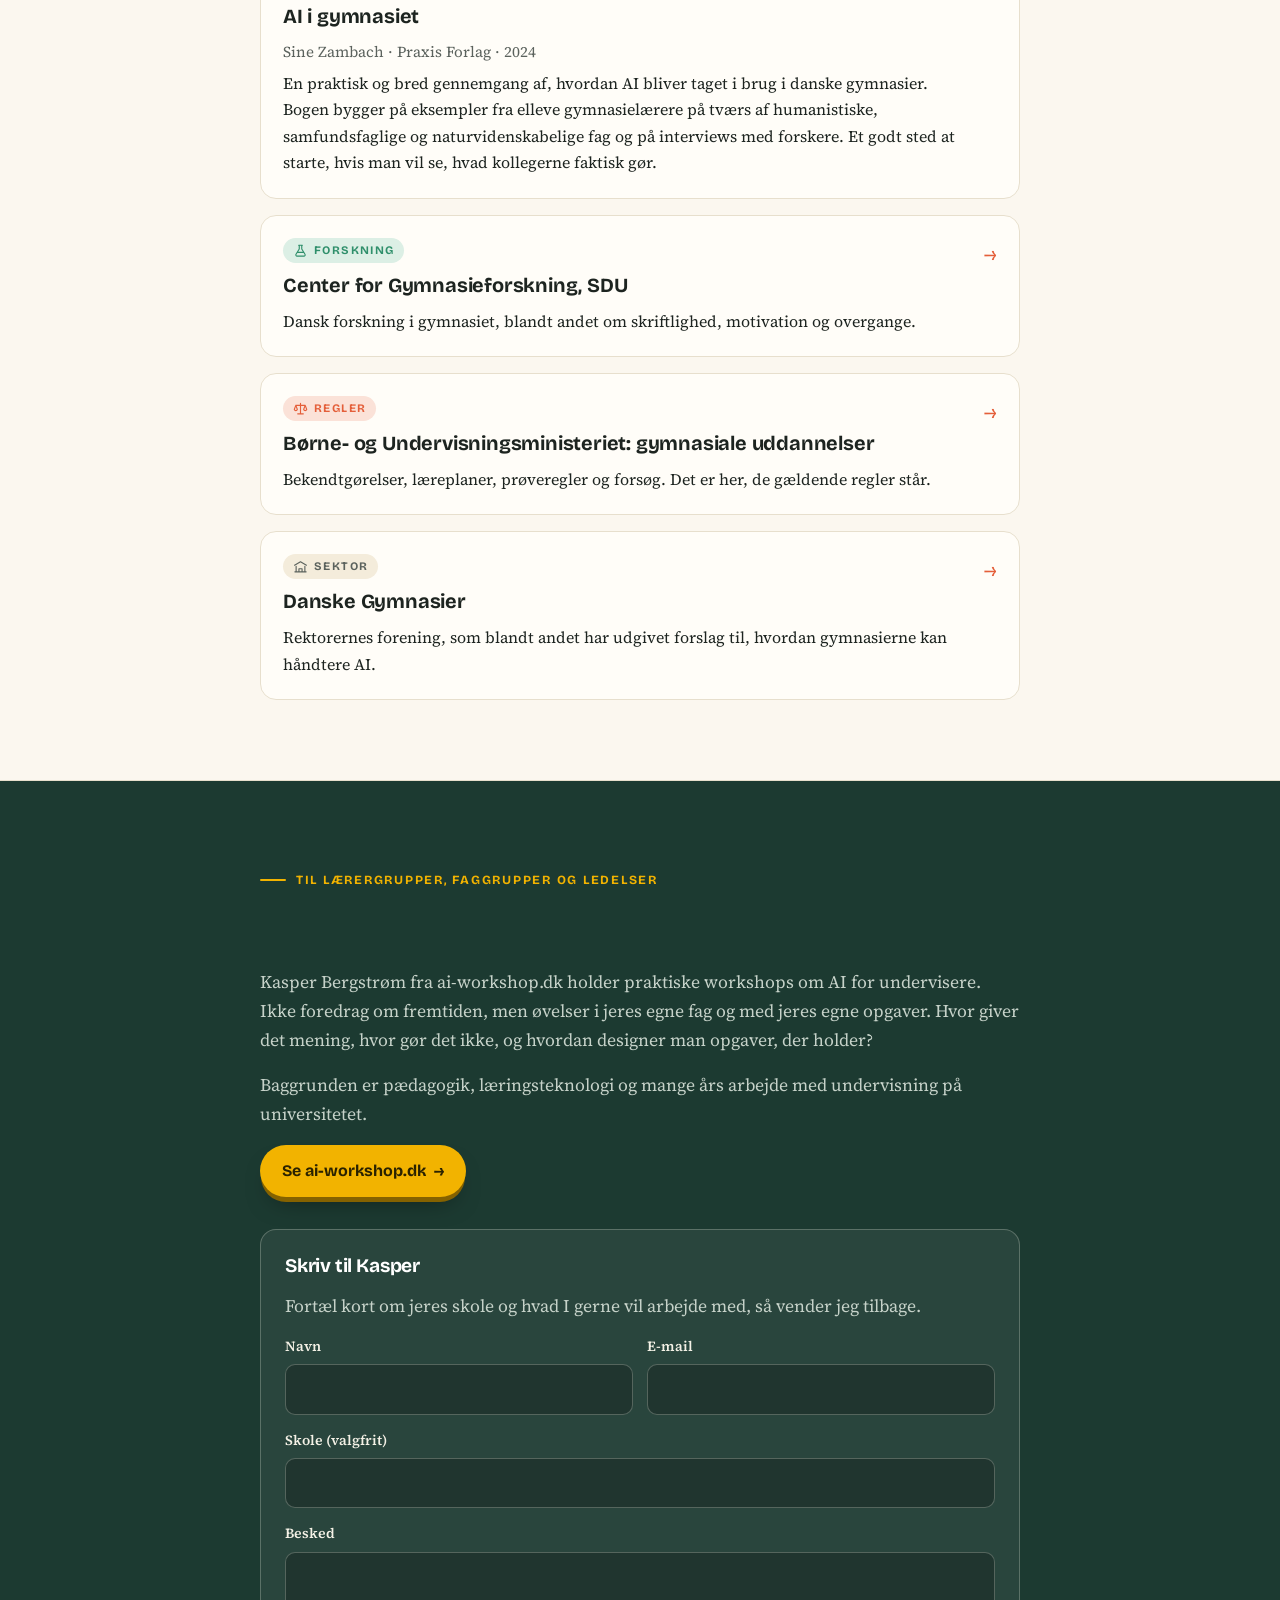
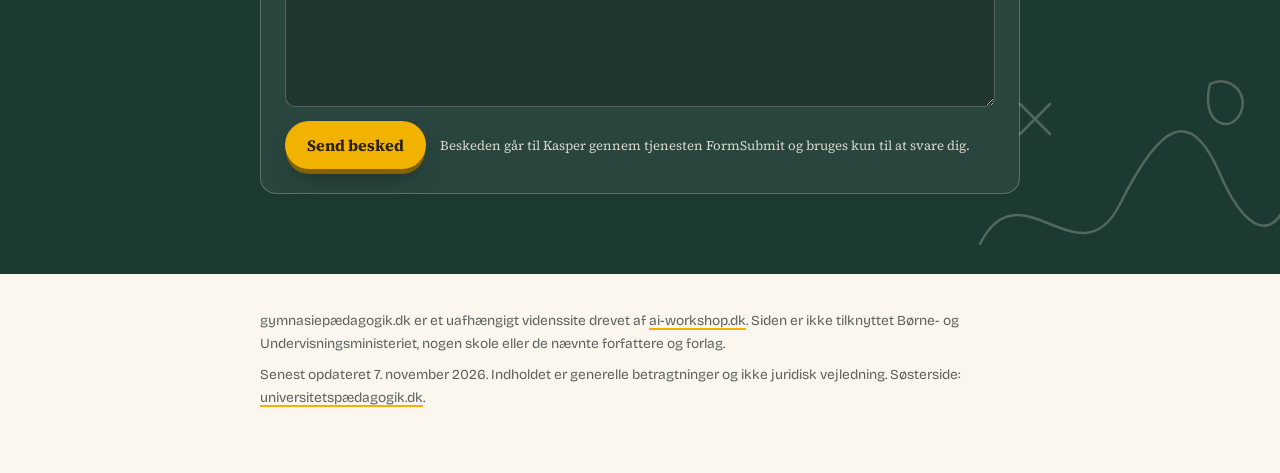
==== commit 097f1784: "Robotside slået til igen efter test Co-Authored-By: Claude Opus 5.5 <noreply@anthropic.com> Claude-S" ====
--- a/index.html
+++ b/index.html
@@ -517,7 +517,6 @@
     <p>Baggrunden er pædagogik, læringsteknologi og mange års arbejde med undervisning på universitetet.</p>
     <a class="btn" href="https://ai-workshop.dk">Se ai-workshop.dk <span class="arr" aria-hidden="true">→</span></a>
     <form class="kf" id="kontaktformular" action="https://formsubmit.co/kasper@ai-workshop.dk" method="POST">
-    <input type="hidden" name="_captcha" value="false">
       <input type="hidden" name="_subject" value="Ny besked fra gymnasiepædagogik.dk">
       <input type="hidden" name="_next" value="https://xn--gymnasiepdagogik-2ob.dk/?tak=1#kontaktformular">
       <input type="hidden" name="_template" value="table">
